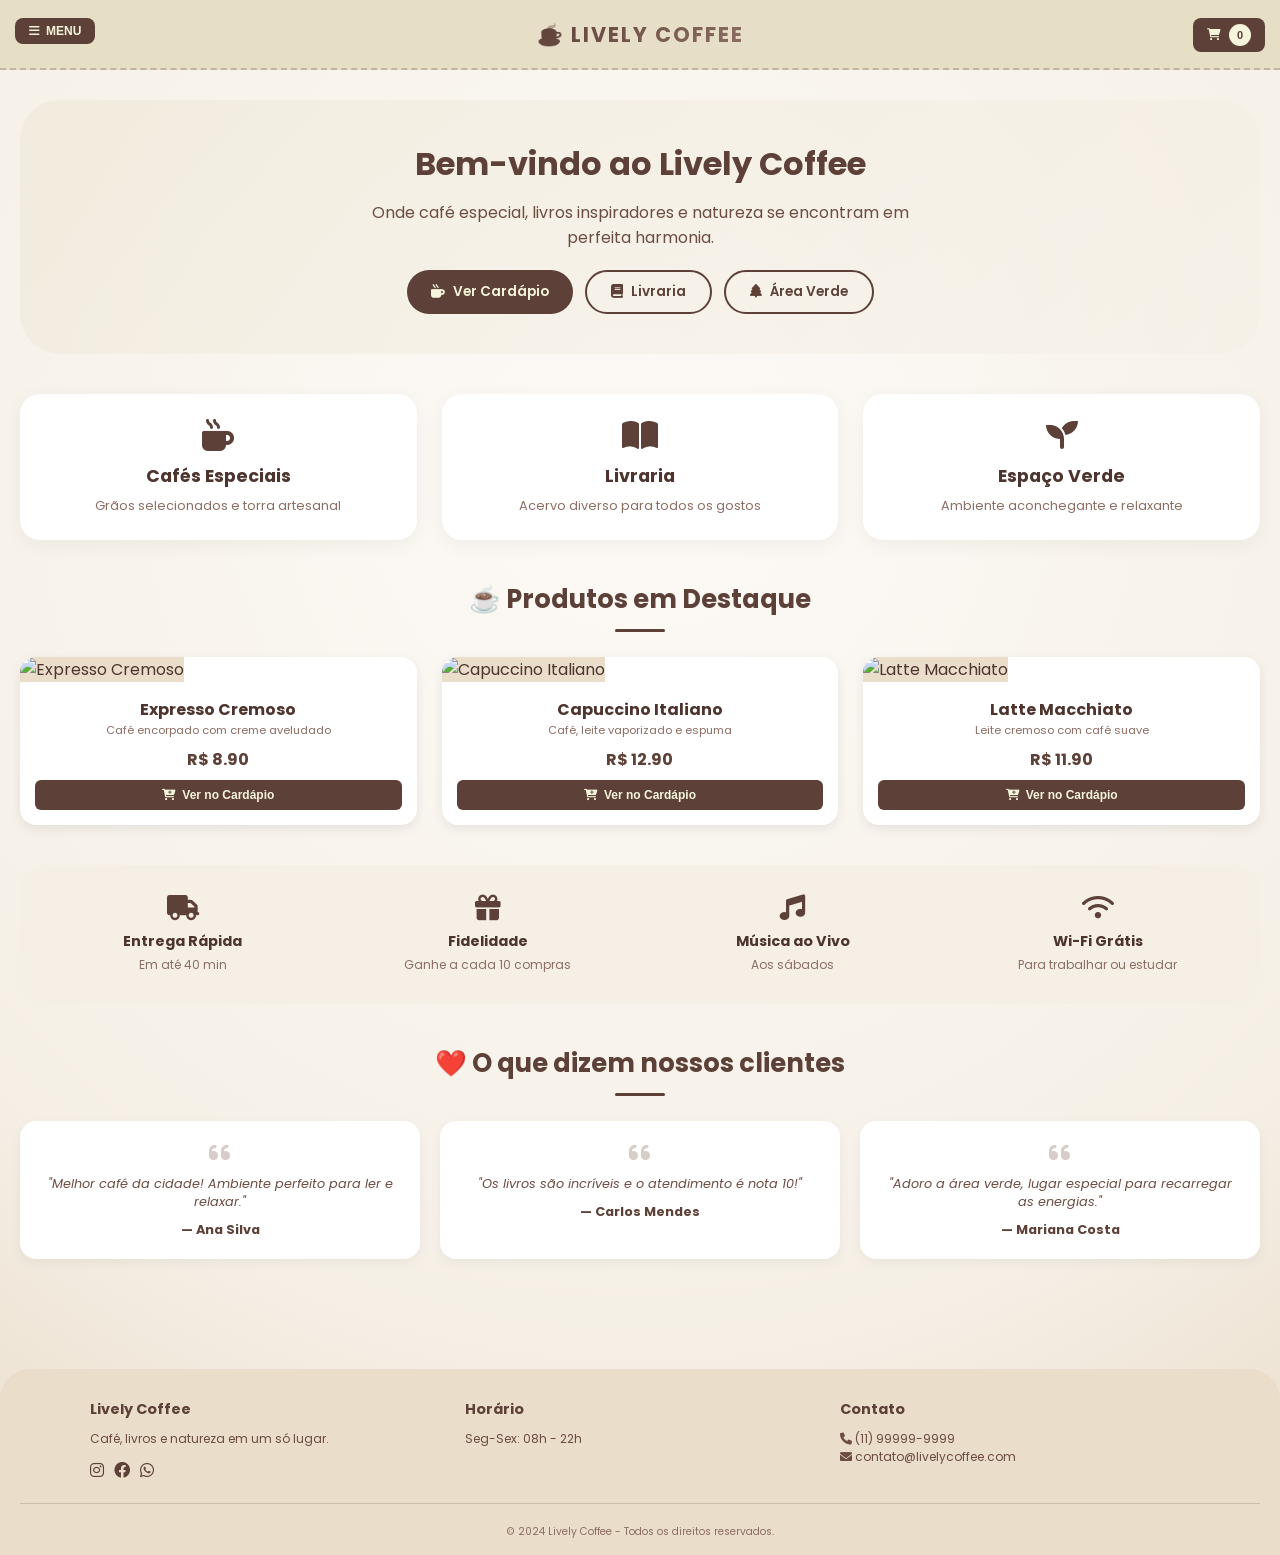
==== index.html @ 54a72083 "Add files via upload" ====
<!DOCTYPE html>
<html lang="pt-br">
<head>
  <meta charset="utf-8">
  <meta name="viewport" content="width=device-width, initial-scale=1.0">
  <title>Lively Coffee - Café, Livros & Natureza</title>
  <link href="https://fonts.googleapis.com/css2?family=Poppins:wght@300;400;500;600;700&display=swap" rel="stylesheet">
  <link rel="stylesheet" href="https://cdnjs.cloudflare.com/ajax/libs/font-awesome/6.0.0-beta3/css/all.min.css">
  <link rel="stylesheet" href="style.css">
</head>
<body>

<header>
  <h1>☕ Lively Coffee</h1>
</header>

<button id="btn-menu"><i class="fas fa-bars"></i> MENU</button>
<button id="cart-tab"><i class="fas fa-shopping-cart"></i> <span id="cart-count">0</span></button>

<aside class="sidebar" id="sidebar">
  <h3><i class="fas fa-compass"></i> Explorar</h3>
  <ul>
    <li><a href="index.html"><i class="fas fa-home"></i> Início</a></li>
    <li><a href="cardapio.html"><i class="fas fa-mug-hot"></i> Cardápio</a></li>
    <li><a href="livraria.html"><i class="fas fa-book"></i> Livraria</a></li>
    <li><a href="areaverde.html"><i class="fas fa-leaf"></i> Área Verde</a></li>
    <li><a href="sobrenos.html"><i class="fas fa-heart"></i> Sobre Nós</a></li>
  </ul>
  <div class="sidebar-divider"></div>
  <ul class="sidebar-admin">
    <li><a href="admin/index.html"><i class="fas fa-user-cog"></i> Admin</a></li>
    <li><a href="admin/cozinha.html"><i class="fas fa-utensils"></i> Cozinha</a></li>
  </ul>
</aside>

<main class="content">
  <div class="hero">
    <h2>Bem-vindo ao Lively Coffee</h2>
    <p>Onde café especial, livros inspiradores e natureza se encontram em perfeita harmonia.</p>
    <div class="hero-buttons">
      <a href="cardapio.html" class="btn-home"><i class="fas fa-mug-hot"></i> Ver Cardápio</a>
      <a href="livraria.html" class="btn-home btn-outline"><i class="fas fa-book"></i> Livraria</a>
      <a href="areaverde.html" class="btn-home btn-outline"><i class="fas fa-tree"></i> Área Verde</a>
    </div>
  </div>

  <div class="highlights">
    <div class="highlight-card" onclick="location.href='cardapio.html'">
      <i class="fas fa-mug-hot"></i>
      <h3>Cafés Especiais</h3>
      <p>Grãos selecionados e torra artesanal</p>
    </div>
    <div class="highlight-card" onclick="location.href='livraria.html'">
      <i class="fas fa-book-open"></i>
      <h3>Livraria</h3>
      <p>Acervo diverso para todos os gostos</p>
    </div>
    <div class="highlight-card" onclick="location.href='areaverde.html'">
      <i class="fas fa-seedling"></i>
      <h3>Espaço Verde</h3>
      <p>Ambiente aconchegante e relaxante</p>
    </div>
  </div>

  <h2 class="section-title">☕ Produtos em Destaque</h2>
  <div class="products-grid" id="products-container"></div>

  <div class="features">
    <div class="feature"><i class="fas fa-truck"></i><h4>Entrega Rápida</h4><p>Em até 40 min</p></div>
    <div class="feature"><i class="fas fa-gift"></i><h4>Fidelidade</h4><p>Ganhe a cada 10 compras</p></div>
    <div class="feature"><i class="fas fa-music"></i><h4>Música ao Vivo</h4><p>Aos sábados</p></div>
    <div class="feature"><i class="fas fa-wifi"></i><h4>Wi-Fi Grátis</h4><p>Para trabalhar ou estudar</p></div>
  </div>

  <h2 class="section-title">❤️ O que dizem nossos clientes</h2>
  <div class="testimonials">
    <div class="testimonial"><i class="fas fa-quote-left"></i><p>"Melhor café da cidade! Ambiente perfeito para ler e relaxar."</p><h5>— Ana Silva</h5></div>
    <div class="testimonial"><i class="fas fa-quote-left"></i><p>"Os livros são incríveis e o atendimento é nota 10!"</p><h5>— Carlos Mendes</h5></div>
    <div class="testimonial"><i class="fas fa-quote-left"></i><p>"Adoro a área verde, lugar especial para recarregar as energias."</p><h5>— Mariana Costa</h5></div>
  </div>
</main>

<footer>
  <div class="footer-content">
    <div class="footer-section"><h4 id="footer-nome">Lively Coffee</h4><p>Café, livros e natureza em um só lugar.</p><div class="social-links"><a href="https://www.instagram.com" target="_blank"><i class="fab fa-instagram"></i></a><a href="https://www.facebook.com" target="_blank"><i class="fab fa-facebook"></i></a><a href="https://web.whatsapp.com" target="_blank"><i class="fab fa-whatsapp"></i></a></div></div>
    <div class="footer-section"><h4>Horário</h4><p id="footer-horario">Seg-Sex: 08h - 22h</p></div>
    <div class="footer-section"><h4>Contato</h4><p><i class="fas fa-phone"></i> <span id="footer-telefone">(11) 99999-9999</span></p><p><a id="footer-email-link" href="mailto:contato@livelycoffee.com" style="color: inherit; text-decoration: none;"><i class="fas fa-envelope"></i> <span id="footer-email">contato@livelycoffee.com</span></a></p></div>
  </div>
  <div class="copyright"><p>&copy; 2024 Lively Coffee - Todos os direitos reservados.</p></div>
</footer>

<script>
  // Produtos em destaque (apenas 3)
  let produtosDestaque = [
    { id: 1, nome: "Expresso Cremoso", preco: 8.90, desc: "Café encorpado com creme aveludado", img: "images/expressocremoso.jpg" },
    { id: 2, nome: "Capuccino Italiano", preco: 12.90, desc: "Café, leite vaporizado e espuma", img: "images/italiano-tradicional.jpg" },
    { id: 3, nome: "Latte Macchiato", preco: 11.90, desc: "Leite cremoso com café suave", img: "images/lattemacchiato.jpg" }
  ];

  // Carregar produtos em destaque do localStorage ou API unificada
  // Carregar produtos em destaque do localStorage ou API unificada
  async function carregarDestaques() {
    try {
      const response = await fetch('data/db.json');
      if (response.ok) {
        const completo = await response.json();
        if (completo && completo.produtos && completo.produtos.length > 0) {
          produtosDestaque = completo.produtos.slice(0, 3);
          localStorage.setItem('livelycoffee_completo', JSON.stringify(completo));
          atualizarFooter(completo.config);
          return;
        }
      }
    } catch (e) {
      console.warn("Falha ao buscar db.json - usando localStorage.");
    }

    const salvo = localStorage.getItem('livelycoffee_completo');
    if (salvo) {
      try {
        const completo = JSON.parse(salvo);
        const produtos = completo.produtos || [];
        if (produtos.length > 0) {
          // Usa os 3 primeiros produtos do cardápio como destaques
          produtosDestaque = produtos.slice(0, 3);
        }
        atualizarFooter(completo.config);
      } catch (err) {
        console.error("Erro ao carregar destaques do localStorage:", err);
      }
    }
  }

  function atualizarFooter(config) {
    if (!config) return;
    const nomeNode = document.getElementById('footer-nome');
    const phoneNode = document.getElementById('footer-telefone');
    const emailNode = document.getElementById('footer-email');
    const emailLinkNode = document.getElementById('footer-email-link');
    const horarioNode = document.getElementById('footer-horario');

    if (nomeNode) nomeNode.textContent = config.nomeLoja || "Lively Coffee";
    if (phoneNode) phoneNode.textContent = config.telefone || "(11) 99999-9999";
    if (emailNode) emailNode.textContent = config.email || "contato@livelycoffee.com";
    if (emailLinkNode) emailLinkNode.href = `mailto:${config.email || "contato@livelycoffee.com"}`;
    if (horarioNode) horarioNode.innerHTML = config.horario || "Seg-Sex: 08h - 22h";
  }

  // Carregar produtos em destaque
  async function renderProdutos() {
    await carregarDestaques();
    const container = document.getElementById('products-container');
    if (!container) return;
    container.innerHTML = produtosDestaque.map(p => `
      <div class="product-card">
        <img src="${p.img}" alt="${p.nome}" onerror="this.onerror=null; this.src='data:image/svg+xml;utf8,<svg xmlns=\'http://www.w3.org/2000/svg\' width=\'300\' height=\'300\' viewBox=\'0 0 100 100\'><rect width=\'100%\' height=\'100%\' fill=\'%23f5efe6\'/><text x=\'50%\' y=\'55%\' dominant-baseline=\'middle\' text-anchor=\'middle\' font-size=\'40\'>☕</text></svg>'">
        <div class="product-info">
          <h4>${p.nome}</h4>
          <div class="product-desc">${p.desc || ''}</div>
          <div class="product-price">R$ ${p.preco.toFixed(2)}</div>
          <button class="btn-add" onclick="window.location.href='cardapio.html'">
            <i class="fas fa-cart-plus"></i> Ver no Cardápio
          </button>
        </div>
      </div>
    `).join('');
  }

  // Menu lateral
  const btnMenu = document.getElementById('btn-menu');
  const sidebar = document.getElementById('sidebar');
  const cartTab = document.getElementById('cart-tab');
  
  btnMenu?.addEventListener('click', (e) => { 
    e.stopPropagation(); 
    sidebar?.classList.toggle('active'); 
  });
  
  cartTab?.addEventListener('click', (e) => {
    e.stopPropagation();
    window.location.href = 'cardapio.html';
  });
  
  document.addEventListener('click', (e) => { 
    if (sidebar && !sidebar.contains(e.target) && !btnMenu?.contains(e.target)) {
      sidebar.classList.remove('active');
    }
  });
  
  document.addEventListener('keydown', (e) => {
    if (e.key === 'Escape') {
      sidebar?.classList.remove('active');
    }
  });

  renderProdutos();
</script>
</body>
</html>
---- style.css ----
/* ============================================================
   LIVELY COFFEE - ESTILO COMPLETO E CORRIGIDO
   ============================================================ */

* {
  margin: 0;
  padding: 0;
  box-sizing: border-box;
}

html {
  scroll-behavior: smooth;
}

body {
  margin: 0;
  padding-top: 80px;
  font-family: 'Poppins', 'Segoe UI', sans-serif;
  background: radial-gradient(circle at 50% 30%, #fdfaf6 0%, #f5efe6 70%, #eaddca 100%);
  color: #4e342e;
  overflow-x: hidden;
  min-height: 100vh;
}

/* ========== ANIMAÇÕES ========== */
@keyframes fadeOut {
  0% { opacity: 1; transform: translateY(0); }
  70% { opacity: 1; }
  100% { opacity: 0; transform: translateY(-10px); visibility: hidden; }
}

@keyframes slideIn {
  from { transform: translateX(100%); opacity: 0; }
  to { transform: translateX(0); opacity: 1; }
}

@keyframes fadeInUp {
  from { opacity: 0; transform: translateY(30px); }
  to { opacity: 1; transform: translateY(0); }
}

/* ========== HEADER ========== */
header {
  width: 100%;
  height: 70px;
  background: rgba(230, 221, 196, 0.95);
  backdrop-filter: blur(10px);
  position: fixed;
  top: 0;
  left: 0;
  z-index: 1000;
  display: flex;
  align-items: center;
  justify-content: center;
  border-bottom: 2px dashed rgba(109, 76, 65, 0.3);
}

header h1 {
  font-size: 1.3rem;
  letter-spacing: 2px;
  text-transform: uppercase;
  background: linear-gradient(135deg, #5d4037, #8d6e63);
  -webkit-background-clip: text;
  background-clip: text;
  color: transparent;
}

/* ========== BOTÕES FIXOS ========== */
#btn-menu {
  position: fixed;
  top: 18px;
  left: 15px;
  padding: 6px 14px;
  cursor: pointer;
  background: #5d4037;
  color: #f5f5dc;
  border: none;
  border-radius: 8px;
  font-weight: 600;
  z-index: 1200;
  transition: all 0.3s ease;
  display: flex;
  align-items: center;
  gap: 6px;
  font-size: 0.75rem;
}

#btn-menu:hover {
  background: #3e2723;
  transform: scale(1.05);
}

#cart-tab {
  position: fixed;
  top: 18px;
  right: 15px;
  padding: 6px 14px;
  cursor: pointer;
  background: #5d4037;
  color: #f5f5dc;
  border: none;
  border-radius: 8px;
  font-weight: 600;
  z-index: 1200;
  transition: all 0.3s ease;
  display: flex;
  align-items: center;
  gap: 8px;
  font-size: 0.75rem;
}

#cart-tab:hover {
  background: #3e2723;
  transform: scale(1.05);
}

#cart-count {
  background: #f5f5dc;
  color: #5d4037;
  border-radius: 50%;
  width: 22px;
  height: 22px;
  display: flex;
  align-items: center;
  justify-content: center;
  font-size: 11px;
  font-weight: bold;
}

/* ========== MENU LATERAL ========== */
.sidebar {
  width: 280px;
  height: 100vh;
  background: linear-gradient(135deg, #f5f5dc, #eaddca);
  position: fixed;
  top: 0;
  left: -300px;
  transition: left 0.3s ease;
  padding: 90px 25px 30px 25px;
  z-index: 1100;
  border-radius: 0 20px 20px 0;
  display: flex;
  flex-direction: column;
}

.sidebar.active {
  left: 0;
  box-shadow: 5px 0 25px rgba(0, 0, 0, 0.15);
}

.sidebar h3 {
  color: #5d4037;
  margin-bottom: 20px;
  border-left: 4px solid #5d4037;
  padding-left: 12px;
  font-size: 1.1rem;
}

.sidebar ul {
  list-style: none;
}

.sidebar ul li {
  margin: 15px 0;
}

.sidebar a {
  color: #5d4037;
  text-decoration: none;
  display: flex;
  align-items: center;
  gap: 12px;
  transition: all 0.2s ease;
  font-weight: 500;
  font-size: 0.9rem;
}

.sidebar a i {
  width: 22px;
}

.sidebar a:hover {
  padding-left: 8px;
  color: #8d6e63;
  transform: translateX(5px);
}

/* Divisor do menu lateral */
.sidebar-divider {
  border-top: 2px dashed rgba(93, 64, 55, 0.2);
  margin: 20px 0;
  margin-top: auto;
}

/* Link de Admin */
.sidebar-admin {
  list-style: none;
}

.sidebar-admin a {
  color: #8d6e63 !important; /* Cor secundária marrom */
  font-weight: 600;
}

.sidebar-admin a:hover {
  color: #5d4037 !important; /* Destaque no hover */
}

/* ========== CONTEÚDO PRINCIPAL ========== */
.content {
  max-width: 1400px;
  margin: 0 auto;
  padding: 20px;
  min-height: calc(100vh - 200px);
}

/* ========== IMAGENS ========== */
img {
  width: 100%;
  height: auto;
  object-fit: cover;
}

.product-card img,
.book-card img,
.plant-card img {
  height: 180px;
  background: #eaddca;
}

/* ========== PÁGINA INÍCIO ========== */
.hero {
  text-align: center;
  padding: 40px 20px;
  background: linear-gradient(135deg, rgba(230,221,196,0.3), rgba(245,239,230,0.5));
  border-radius: 40px;
  margin-bottom: 40px;
}

.hero h2 {
  font-size: 2rem;
  color: #5d4037;
  margin-bottom: 12px;
  animation: fadeInUp 0.8s ease;
}

.hero p {
  font-size: 1rem;
  color: #6d4c41;
  max-width: 600px;
  margin: 0 auto 20px;
}

.hero-buttons {
  display: flex;
  justify-content: center;
  gap: 12px;
  flex-wrap: wrap;
}

.btn-home {
  padding: 10px 24px;
  border-radius: 50px;
  text-decoration: none;
  font-weight: 600;
  transition: all 0.3s ease;
  background: #5d4037;
  color: #f5f5dc;
  display: inline-flex;
  align-items: center;
  gap: 8px;
  font-size: 0.85rem;
}

.btn-home:hover {
  background: #3e2723;
  transform: translateY(-3px);
}

.btn-outline {
  background: transparent;
  border: 2px solid #5d4037;
  color: #5d4037;
}

.btn-outline:hover {
  background: #5d4037;
  color: #f5f5dc;
}

.section-title {
  text-align: center;
  font-size: 1.6rem;
  color: #5d4037;
  margin: 40px 0 25px;
}

.section-title:after {
  content: '';
  display: block;
  width: 50px;
  height: 3px;
  background: #5d4037;
  margin: 10px auto 0;
  border-radius: 3px;
}

/* Highlights */
.highlights {
  display: grid;
  grid-template-columns: repeat(3, 1fr);
  gap: 25px;
  margin-bottom: 40px;
}

.highlight-card {
  background: white;
  border-radius: 20px;
  padding: 25px 15px;
  text-align: center;
  box-shadow: 0 5px 20px rgba(0,0,0,0.05);
  transition: all 0.3s ease;
  cursor: pointer;
}

.highlight-card:hover {
  transform: translateY(-5px);
  box-shadow: 0 10px 30px rgba(0,0,0,0.1);
}

.highlight-card i {
  font-size: 2rem;
  color: #5d4037;
  margin-bottom: 12px;
}

.highlight-card h3 {
  font-size: 1.1rem;
  margin-bottom: 8px;
}

.highlight-card p {
  color: #8d6e63;
  font-size: 0.8rem;
}

/* Grids */
.products-grid,
.books-grid,
.plants-grid {
  display: grid;
  grid-template-columns: repeat(3, 1fr);
  gap: 25px;
  margin-bottom: 40px;
}

/* Cards */
.product-card,
.book-card,
.plant-card {
  background: white;
  border-radius: 16px;
  overflow: hidden;
  box-shadow: 0 4px 12px rgba(0,0,0,0.08);
  transition: all 0.3s ease;
  cursor: pointer;
}

.product-card:hover,
.book-card:hover,
.plant-card:hover {
  transform: translateY(-5px);
  box-shadow: 0 12px 30px rgba(0,0,0,0.12);
}

.product-card.selected,
.book-card.selected,
.plant-card.selected {
  border: 2px solid #5d4037;
  transform: scale(1.02);
}

.product-info,
.book-info,
.plant-info {
  padding: 15px;
  text-align: center;
}

.product-info h3,
.book-info h3,
.plant-info h3 {
  font-size: 1rem;
  margin-bottom: 4px;
}

.product-desc,
.book-author,
.plant-nome-cientifico {
  font-size: 0.7rem;
  color: #8d6e63;
  margin-bottom: 6px;
}

.product-price,
.book-price {
  font-size: 1rem;
  font-weight: bold;
  color: #5d4037;
  margin: 8px 0;
}

.plant-beneficio {
  font-size: 0.75rem;
  color: #558b2f;
  margin-bottom: 6px;
}

.badge {
  display: inline-block;
  padding: 3px 10px;
  background: #e8f5e9;
  color: #2e7d32;
  border-radius: 20px;
  font-size: 0.65rem;
  font-weight: 600;
}

.btn-add,
.btn-add-book {
  width: 100%;
  padding: 8px;
  background: #5d4037;
  color: #f5f5dc;
  border: none;
  border-radius: 6px;
  font-weight: 600;
  cursor: pointer;
  transition: all 0.3s ease;
  display: flex;
  align-items: center;
  justify-content: center;
  gap: 6px;
  font-size: 0.75rem;
}

.btn-add:hover,
.btn-add-book:hover {
  background: #3e2723;
  transform: translateY(-2px);
}

/* Categorias */
.categories {
  display: flex;
  justify-content: center;
  gap: 10px;
  flex-wrap: wrap;
  margin-bottom: 30px;
}

.cat-btn {
  padding: 8px 18px;
  background: transparent;
  border: 2px solid #5d4037;
  border-radius: 50px;
  color: #5d4037;
  font-weight: 600;
  cursor: pointer;
  transition: all 0.3s ease;
  font-size: 0.8rem;
}

.cat-btn.active,
.cat-btn:hover {
  background: #5d4037;
  color: #f5f5dc;
  transform: translateY(-2px);
}

/* Page Header */
.page-header {
  text-align: center;
  margin-bottom: 30px;
}

.page-header h2 {
  font-size: 1.8rem;
  color: #5d4037;
}

.page-header p {
  color: #8d6e63;
  font-size: 0.85rem;
}

/* Search Box */
.search-box {
  max-width: 350px;
  margin: 0 auto 25px;
}

.search-box input {
  width: 100%;
  padding: 10px 18px;
  border: 2px solid #eaddca;
  border-radius: 50px;
  font-size: 0.85rem;
  outline: none;
  transition: all 0.3s ease;
}

.search-box input:focus {
  border-color: #5d4037;
  box-shadow: 0 0 0 3px rgba(93,64,55,0.1);
}

/* Layout duas colunas */
.livraria-layout,
.areaverde-layout {
  display: grid;
  grid-template-columns: 1fr 320px;
  gap: 30px;
  align-items: start;
}

.sinopse-sidebar,
.info-sidebar {
  position: sticky;
  top: 85px;
  background: linear-gradient(135deg, #fff8f0, #f5efe6);
  border-radius: 16px;
  padding: 20px;
  border: 1px solid rgba(93,64,55,0.2);
  max-height: 70vh;
  overflow-y: auto;
}

.info-sidebar {
  background: linear-gradient(135deg, #e8f5e9, #c8e6c9);
  border-color: rgba(67,160,71,0.3);
}

.sinopse-sidebar .sinopse-header,
.info-sidebar .info-header {
  border-bottom: 2px solid #5d4037;
  padding-bottom: 12px;
  margin-bottom: 15px;
}

.info-sidebar .info-header {
  border-bottom-color: #2e7d32;
}

.sinopse-sidebar .sinopse-header h3,
.info-sidebar .info-header h3 {
  font-size: 1.1rem;
  color: #5d4037;
  margin-bottom: 4px;
}

.info-sidebar .info-header h3 {
  color: #2e7d32;
}

.sinopse-author,
.info-nome-cientifico {
  font-size: 0.75rem;
  color: #8d6e63;
  font-style: italic;
}

.sinopse-content,
.info-content {
  line-height: 1.6;
  color: #4e342e;
  text-align: justify;
  font-size: 0.85rem;
  margin-bottom: 15px;
}

.empty-sinopse,
.empty-info {
  text-align: center;
  padding: 40px 20px;
  color: #bcaaa4;
}

.empty-sinopse i,
.empty-info i {
  font-size: 2.5rem;
  margin-bottom: 12px;
}

/* Features */
.features {
  display: grid;
  grid-template-columns: repeat(4, 1fr);
  gap: 20px;
  background: #f5efe6;
  border-radius: 25px;
  padding: 30px 20px;
  margin: 40px 0;
}

.feature {
  text-align: center;
}

.feature i {
  font-size: 1.6rem;
  color: #5d4037;
  margin-bottom: 10px;
}

.feature h4 {
  font-size: 0.9rem;
  margin-bottom: 4px;
}

.feature p {
  font-size: 0.75rem;
  color: #8d6e63;
}

/* Testimonials */
.testimonials {
  display: grid;
  grid-template-columns: repeat(3, 1fr);
  gap: 20px;
  margin-bottom: 40px;
}

.testimonial {
  background: white;
  border-radius: 16px;
  padding: 20px;
  text-align: center;
  box-shadow: 0 4px 12px rgba(0,0,0,0.05);
}

.testimonial i {
  font-size: 1.5rem;
  color: #d7ccc8;
  margin-bottom: 10px;
}

.testimonial p {
  font-style: italic;
  color: #6d4c41;
  margin-bottom: 10px;
  font-size: 0.8rem;
}

.testimonial h5 {
  color: #5d4037;
  font-size: 0.8rem;
}

/* ========== CARRINHO LATERAL ========== */
.cart-sidebar {
  position: fixed;
  top: 0;
  right: -420px;
  width: 400px;
  height: 100vh;
  background: #2c1e1a;
  color: #f5f5dc;
  z-index: 1300;
  transition: right 0.3s ease;
  padding: 80px 18px 20px;
  display: flex;
  flex-direction: column;
  overflow-y: auto;
  box-shadow: -5px 0 30px rgba(0,0,0,0.5);
}

.cart-sidebar.active {
  right: 0;
}

.cart-header {
  display: flex;
  justify-content: space-between;
  align-items: center;
  padding-bottom: 12px;
  border-bottom: 1px dashed rgba(215,204,200,0.3);
  margin-bottom: 15px;
}

.cart-header h2 {
  font-size: 1.1rem;
  display: flex;
  align-items: center;
  gap: 8px;
}

.close-cart {
  cursor: pointer;
  font-size: 24px;
  width: 30px;
  height: 30px;
  display: flex;
  align-items: center;
  justify-content: center;
  border-radius: 50%;
  transition: all 0.2s;
}

.close-cart:hover {
  background: rgba(255,255,255,0.1);
  transform: scale(1.1);
}

/* Seletor de Mesa */
.table-selector,
.observacao-section,
.delivery-section,
.payment-section {
  margin-bottom: 15px;
  padding: 12px;
  background: rgba(255,255,255,0.08);
  border-radius: 10px;
}

.table-selector h4,
.observacao-section h4,
.delivery-section h4,
.payment-section h4 {
  font-size: 0.8rem;
  margin-bottom: 10px;
  color: #d7ccc8;
  display: flex;
  align-items: center;
  gap: 8px;
}

.table-options {
  display: grid;
  grid-template-columns: repeat(4, 1fr);
  gap: 6px;
}

.table-btn {
  padding: 8px;
  background: rgba(255,255,255,0.1);
  border: 2px solid transparent;
  border-radius: 6px;
  text-align: center;
  cursor: pointer;
  font-size: 0.7rem;
  font-weight: 600;
  transition: all 0.2s;
}

.table-btn:hover {
  background: rgba(255,255,255,0.2);
}

.table-btn.selected {
  background: #5d4037;
  border-color: #f5f5dc;
}

.custom-table {
  margin-top: 8px;
  display: flex;
  gap: 6px;
}

.custom-table input {
  flex: 1;
  padding: 8px;
  background: rgba(255,255,255,0.9);
  border: none;
  border-radius: 6px;
  font-size: 0.7rem;
}

.custom-table button {
  padding: 8px 14px;
  background: #5d4037;
  border: none;
  border-radius: 6px;
  color: white;
  cursor: pointer;
  font-size: 0.7rem;
}

.observacao-section textarea {
  width: 100%;
  padding: 10px;
  background: rgba(255,255,255,0.9);
  border: none;
  border-radius: 6px;
  font-size: 0.75rem;
  font-family: inherit;
  resize: vertical;
  min-height: 60px;
}

.delivery-options {
  display: flex;
  gap: 8px;
  flex-wrap: wrap;
}

.delivery-opt {
  flex: 1;
  padding: 8px;
  background: rgba(255,255,255,0.05);
  border-radius: 6px;
  cursor: pointer;
  text-align: center;
  font-size: 0.7rem;
  border: 2px solid transparent;
}

.delivery-opt.selected {
  background: #5d4037;
  border-color: #f5f5dc;
}

.delivery-opt input {
  margin-right: 5px;
  cursor: pointer;
}

.address-form {
  margin-bottom: 15px;
  padding: 12px;
  background: rgba(255,255,255,0.08);
  border-radius: 10px;
  display: none;
}

.address-form.active {
  display: block;
}

.address-form input,
.address-form textarea {
  width: 100%;
  padding: 8px;
  margin-bottom: 8px;
  background: rgba(255,255,255,0.9);
  border: none;
  border-radius: 6px;
  font-size: 0.7rem;
}

.payment-options {
  display: flex;
  flex-direction: column;
  gap: 6px;
}

.payment-opt {
  display: flex;
  align-items: center;
  gap: 8px;
  padding: 8px;
  background: rgba(255,255,255,0.05);
  border-radius: 6px;
  cursor: pointer;
  font-size: 0.7rem;
}

.payment-opt.selected {
  background: #5d4037;
}

.payment-opt input {
  cursor: pointer;
}

/* Itens do Carrinho */
#cart-items {
  list-style: none;
  flex: 1;
  overflow-y: auto;
  max-height: 250px;
  margin-bottom: 12px;
}

.cart-item {
  display: flex;
  justify-content: space-between;
  align-items: center;
  padding: 10px;
  background: rgba(255,255,255,0.08);
  border-radius: 8px;
  margin-bottom: 8px;
  border-left: 3px solid #5d4037;
}

.empty-cart {
  text-align: center;
  padding: 30px 15px;
  color: #bcaaa4;
}

.cart-footer {
  padding-top: 12px;
  border-top: 1px dashed rgba(215,204,200,0.3);
  margin-top: 10px;
}

#cart-total {
  text-align: center;
  font-weight: bold;
  margin-bottom: 12px;
  padding: 8px;
  background: rgba(255,255,255,0.05);
  border-radius: 6px;
}

.btn-checkout {
  width: 100%;
  padding: 12px;
  background: #5d4037;
  color: #f5f5dc;
  border: none;
  border-radius: 8px;
  font-weight: bold;
  cursor: pointer;
  font-size: 0.85rem;
  transition: all 0.3s;
}

.btn-checkout:hover {
  background: #6f4e37;
  transform: translateY(-2px);
}

/* Modais */
.confirm-modal,
.payment-modal {
  position: fixed;
  top: 0;
  left: 0;
  width: 100%;
  height: 100%;
  background: rgba(0,0,0,0.85);
  z-index: 1500;
  display: none;
  justify-content: center;
  align-items: center;
}

.confirm-modal.active,
.payment-modal.active {
  display: flex;
}

.modal-content {
  background: linear-gradient(135deg, #fff8f0, #f5efe6);
  border-radius: 16px;
  max-width: 450px;
  width: 90%;
  max-height: 80%;
  overflow-y: auto;
  padding: 20px;
  box-shadow: 0 20px 40px rgba(0,0,0,0.3);
}

.modal-header {
  display: flex;
  justify-content: space-between;
  align-items: center;
  margin-bottom: 15px;
  border-bottom: 2px solid #5d4037;
  padding-bottom: 10px;
}

.modal-header h3 {
  color: #5d4037;
  font-size: 1.1rem;
}

.close-modal {
  cursor: pointer;
  font-size: 24px;
  color: #5d4037;
  width: 30px;
  height: 30px;
  display: flex;
  align-items: center;
  justify-content: center;
  border-radius: 50%;
}

.close-modal:hover {
  background: rgba(93,64,55,0.1);
}

.order-details {
  margin: 15px 0;
  padding: 12px;
  background: #f0e6d8;
  border-radius: 10px;
  font-size: 0.8rem;
}

.order-details p {
  margin: 8px 0;
  color: #4e342e;
}

.modal-buttons {
  display: flex;
  gap: 10px;
  justify-content: center;
  margin-top: 15px;
}

.btn-confirm,
.btn-cancel,
.btn-pay {
  padding: 10px 20px;
  border-radius: 6px;
  cursor: pointer;
  font-weight: bold;
  font-size: 0.8rem;
  border: none;
}

.btn-confirm {
  background: #5d4037;
  color: white;
}

.btn-cancel {
  background: #bcaaa4;
  color: #4e342e;
}

.btn-pay {
  background: #5d4037;
  color: white;
  width: 100%;
  margin-top: 10px;
}

/* PIX */
.pix-container {
  text-align: center;
}

.qr-code {
  background: white;
  padding: 15px;
  border-radius: 12px;
  display: inline-block;
  margin: 15px 0;
}

.qr-code i {
  font-size: 80px;
  color: #5d4037;
}

.pix-code {
  background: #f0e6d8;
  padding: 10px;
  border-radius: 6px;
  word-break: break-all;
  font-size: 0.6rem;
  margin: 10px 0;
  font-family: monospace;
}

.btn-copy {
  background: #5d4037;
  color: white;
  border: none;
  padding: 8px 16px;
  border-radius: 6px;
  cursor: pointer;
}

.card-form input {
  width: 100%;
  padding: 10px;
  margin-bottom: 10px;
  border: 1px solid #ddd;
  border-radius: 6px;
  font-size: 0.8rem;
}

.card-row {
  display: flex;
  gap: 10px;
}

/* Footer */
footer {
  background: #eaddca;
  border-radius: 30px 30px 0 0;
  padding: 30px 20px 15px;
  margin-top: 50px;
}

.footer-content {
  max-width: 1100px;
  margin: 0 auto;
  display: grid;
  grid-template-columns: repeat(auto-fit, minmax(200px, 1fr));
  gap: 25px;
}

.footer-section h4 {
  color: #5d4037;
  margin-bottom: 10px;
  font-size: 0.9rem;
}

.footer-section p {
  color: #6d4c41;
  font-size: 0.75rem;
}

.social-links {
  display: flex;
  gap: 10px;
  margin-top: 10px;
}

.social-links a {
  color: #5d4037;
  font-size: 1rem;
  transition: all 0.3s;
}

.social-links a:hover {
  transform: translateY(-3px);
  color: #3e2723;
}

.copyright {
  text-align: center;
  padding-top: 20px;
  margin-top: 20px;
  border-top: 1px solid rgba(93,64,55,0.2);
  font-size: 0.65rem;
  color: #8d6e63;
}

/* Notificação */
.notificacao {
  position: fixed;
  bottom: 20px;
  right: 20px;
  background: #5d4037;
  color: #f5f5dc;
  padding: 10px 18px;
  border-radius: 8px;
  z-index: 2000;
  animation: fadeOut 2s ease;
  font-size: 0.8rem;
  box-shadow: 0 4px 12px rgba(0,0,0,0.2);
}

/* ========== RESPONSIVIDADE ========== */
@media (max-width: 1024px) {
  .products-grid,
  .books-grid,
  .plants-grid,
  .highlights {
    grid-template-columns: repeat(2, 1fr);
  }
  
  .features {
    grid-template-columns: repeat(2, 1fr);
  }
  
  .testimonials {
    grid-template-columns: repeat(2, 1fr);
  }
}

@media (max-width: 768px) {
  body {
    padding-top: 65px;
  }
  
  header {
    height: 60px;
  }
  
  header h1 {
    font-size: 1rem;
  }
  
  .products-grid,
  .books-grid,
  .plants-grid,
  .highlights {
    grid-template-columns: 1fr;
  }
  
  .livraria-layout,
  .areaverde-layout {
    grid-template-columns: 1fr;
  }
  
  .sinopse-sidebar,
  .info-sidebar {
    position: static;
    margin-top: 20px;
    max-height: none;
  }
  
  .features {
    grid-template-columns: 1fr;
  }
  
  .testimonials {
    grid-template-columns: 1fr;
  }
  
  .hero h2 {
    font-size: 1.3rem;
  }
  
  .cart-sidebar {
    width: 85%;
    right: -85%;
  }
  
  .table-options {
    grid-template-columns: repeat(4, 1fr);
  }
  
  .card-row {
    flex-direction: column;
  }
}

@media (max-width: 480px) {
  .table-options {
    grid-template-columns: repeat(3, 1fr);
  }
  
  .cart-sidebar {
    width: 100%;
    right: -100%;
    border-radius: 0;
  }
  
  .hero-buttons {
    flex-direction: column;
    align-items: center;
  }
  
  .btn-home {
    width: 100%;
    max-width: 200px;
    justify-content: center;
  }
}
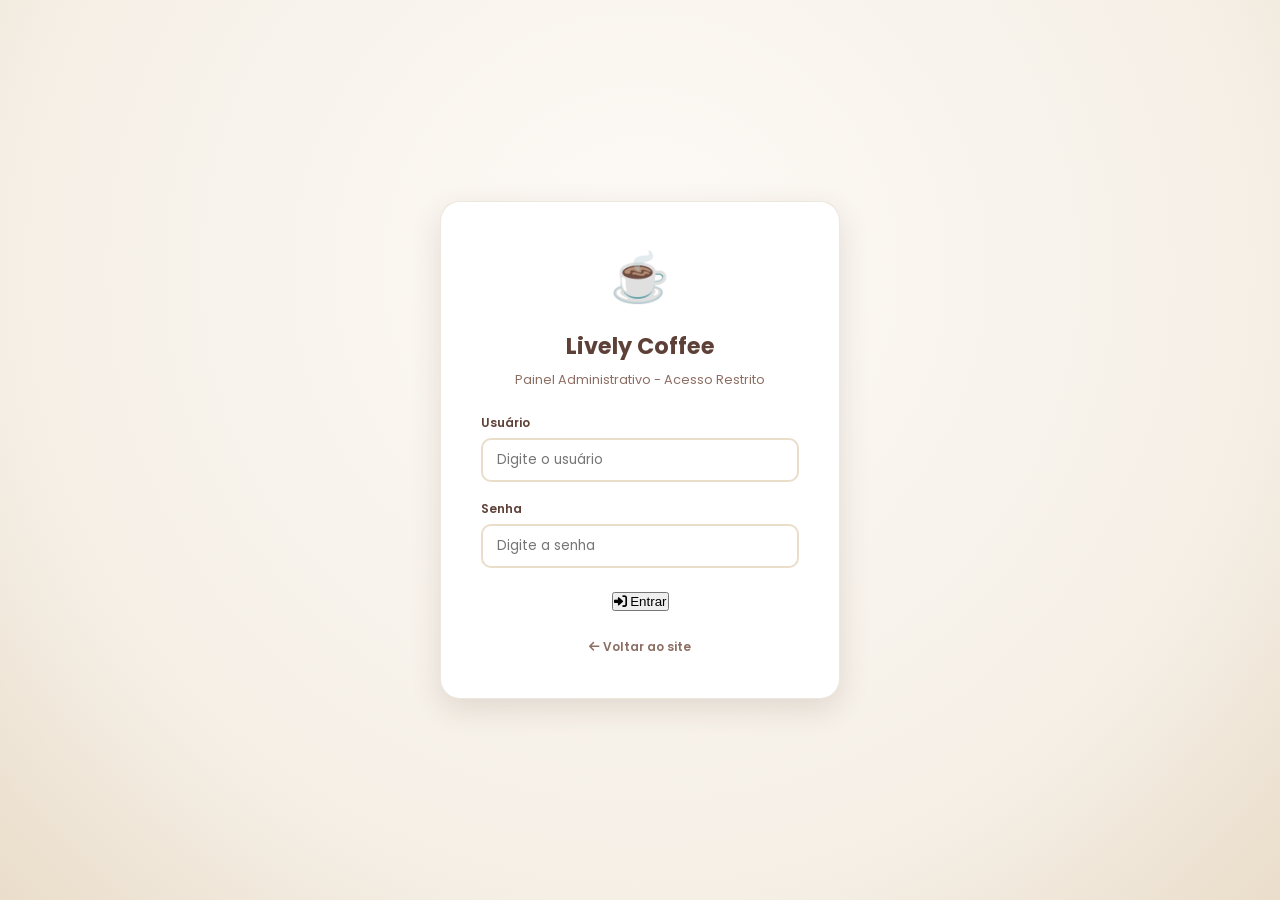
==== commit e1376bee: "Add files via upload" ====
--- a/index.html
+++ b/index.html
@@ -1,199 +1,1896 @@
-<!DOCTYPE html>
-<html lang="pt-br">
-<head>
-  <meta charset="utf-8">
-  <meta name="viewport" content="width=device-width, initial-scale=1.0">
-  <title>Lively Coffee - Café, Livros & Natureza</title>
-  <link href="https://fonts.googleapis.com/css2?family=Poppins:wght@300;400;500;600;700&display=swap" rel="stylesheet">
-  <link rel="stylesheet" href="https://cdnjs.cloudflare.com/ajax/libs/font-awesome/6.0.0-beta3/css/all.min.css">
-  <link rel="stylesheet" href="style.css">
-</head>
-<body>
-
-<header>
-  <h1>☕ Lively Coffee</h1>
-</header>
-
-<button id="btn-menu"><i class="fas fa-bars"></i> MENU</button>
-<button id="cart-tab"><i class="fas fa-shopping-cart"></i> <span id="cart-count">0</span></button>
-
-<aside class="sidebar" id="sidebar">
-  <h3><i class="fas fa-compass"></i> Explorar</h3>
-  <ul>
-    <li><a href="index.html"><i class="fas fa-home"></i> Início</a></li>
-    <li><a href="cardapio.html"><i class="fas fa-mug-hot"></i> Cardápio</a></li>
-    <li><a href="livraria.html"><i class="fas fa-book"></i> Livraria</a></li>
-    <li><a href="areaverde.html"><i class="fas fa-leaf"></i> Área Verde</a></li>
-    <li><a href="sobrenos.html"><i class="fas fa-heart"></i> Sobre Nós</a></li>
-  </ul>
-  <div class="sidebar-divider"></div>
-  <ul class="sidebar-admin">
-    <li><a href="admin/index.html"><i class="fas fa-user-cog"></i> Admin</a></li>
-    <li><a href="admin/cozinha.html"><i class="fas fa-utensils"></i> Cozinha</a></li>
-  </ul>
-</aside>
-
-<main class="content">
-  <div class="hero">
-    <h2>Bem-vindo ao Lively Coffee</h2>
-    <p>Onde café especial, livros inspiradores e natureza se encontram em perfeita harmonia.</p>
-    <div class="hero-buttons">
-      <a href="cardapio.html" class="btn-home"><i class="fas fa-mug-hot"></i> Ver Cardápio</a>
-      <a href="livraria.html" class="btn-home btn-outline"><i class="fas fa-book"></i> Livraria</a>
-      <a href="areaverde.html" class="btn-home btn-outline"><i class="fas fa-tree"></i> Área Verde</a>
-    </div>
-  </div>
-
-  <div class="highlights">
-    <div class="highlight-card" onclick="location.href='cardapio.html'">
-      <i class="fas fa-mug-hot"></i>
-      <h3>Cafés Especiais</h3>
-      <p>Grãos selecionados e torra artesanal</p>
-    </div>
-    <div class="highlight-card" onclick="location.href='livraria.html'">
-      <i class="fas fa-book-open"></i>
-      <h3>Livraria</h3>
-      <p>Acervo diverso para todos os gostos</p>
-    </div>
-    <div class="highlight-card" onclick="location.href='areaverde.html'">
-      <i class="fas fa-seedling"></i>
-      <h3>Espaço Verde</h3>
-      <p>Ambiente aconchegante e relaxante</p>
-    </div>
-  </div>
-
-  <h2 class="section-title">☕ Produtos em Destaque</h2>
-  <div class="products-grid" id="products-container"></div>
-
-  <div class="features">
-    <div class="feature"><i class="fas fa-truck"></i><h4>Entrega Rápida</h4><p>Em até 40 min</p></div>
-    <div class="feature"><i class="fas fa-gift"></i><h4>Fidelidade</h4><p>Ganhe a cada 10 compras</p></div>
-    <div class="feature"><i class="fas fa-music"></i><h4>Música ao Vivo</h4><p>Aos sábados</p></div>
-    <div class="feature"><i class="fas fa-wifi"></i><h4>Wi-Fi Grátis</h4><p>Para trabalhar ou estudar</p></div>
-  </div>
-
-  <h2 class="section-title">❤️ O que dizem nossos clientes</h2>
-  <div class="testimonials">
-    <div class="testimonial"><i class="fas fa-quote-left"></i><p>"Melhor café da cidade! Ambiente perfeito para ler e relaxar."</p><h5>— Ana Silva</h5></div>
-    <div class="testimonial"><i class="fas fa-quote-left"></i><p>"Os livros são incríveis e o atendimento é nota 10!"</p><h5>— Carlos Mendes</h5></div>
-    <div class="testimonial"><i class="fas fa-quote-left"></i><p>"Adoro a área verde, lugar especial para recarregar as energias."</p><h5>— Mariana Costa</h5></div>
-  </div>
-</main>
-
-<footer>
-  <div class="footer-content">
-    <div class="footer-section"><h4 id="footer-nome">Lively Coffee</h4><p>Café, livros e natureza em um só lugar.</p><div class="social-links"><a href="https://www.instagram.com" target="_blank"><i class="fab fa-instagram"></i></a><a href="https://www.facebook.com" target="_blank"><i class="fab fa-facebook"></i></a><a href="https://web.whatsapp.com" target="_blank"><i class="fab fa-whatsapp"></i></a></div></div>
-    <div class="footer-section"><h4>Horário</h4><p id="footer-horario">Seg-Sex: 08h - 22h</p></div>
-    <div class="footer-section"><h4>Contato</h4><p><i class="fas fa-phone"></i> <span id="footer-telefone">(11) 99999-9999</span></p><p><a id="footer-email-link" href="mailto:contato@livelycoffee.com" style="color: inherit; text-decoration: none;"><i class="fas fa-envelope"></i> <span id="footer-email">contato@livelycoffee.com</span></a></p></div>
-  </div>
-  <div class="copyright"><p>&copy; 2024 Lively Coffee - Todos os direitos reservados.</p></div>
-</footer>
-
-<script>
-  // Produtos em destaque (apenas 3)
-  let produtosDestaque = [
-    { id: 1, nome: "Expresso Cremoso", preco: 8.90, desc: "Café encorpado com creme aveludado", img: "images/expressocremoso.jpg" },
-    { id: 2, nome: "Capuccino Italiano", preco: 12.90, desc: "Café, leite vaporizado e espuma", img: "images/italiano-tradicional.jpg" },
-    { id: 3, nome: "Latte Macchiato", preco: 11.90, desc: "Leite cremoso com café suave", img: "images/lattemacchiato.jpg" }
-  ];
-
-  // Carregar produtos em destaque do localStorage ou API unificada
-  // Carregar produtos em destaque do localStorage ou API unificada
-  async function carregarDestaques() {
-    try {
-      const response = await fetch('data/db.json');
-      if (response.ok) {
-        const completo = await response.json();
-        if (completo && completo.produtos && completo.produtos.length > 0) {
-          produtosDestaque = completo.produtos.slice(0, 3);
-          localStorage.setItem('livelycoffee_completo', JSON.stringify(completo));
-          atualizarFooter(completo.config);
-          return;
-        }
-      }
-    } catch (e) {
-      console.warn("Falha ao buscar db.json - usando localStorage.");
-    }
-
-    const salvo = localStorage.getItem('livelycoffee_completo');
-    if (salvo) {
-      try {
-        const completo = JSON.parse(salvo);
-        const produtos = completo.produtos || [];
-        if (produtos.length > 0) {
-          // Usa os 3 primeiros produtos do cardápio como destaques
-          produtosDestaque = produtos.slice(0, 3);
-        }
-        atualizarFooter(completo.config);
-      } catch (err) {
-        console.error("Erro ao carregar destaques do localStorage:", err);
-      }
-    }
-  }
-
-  function atualizarFooter(config) {
-    if (!config) return;
-    const nomeNode = document.getElementById('footer-nome');
-    const phoneNode = document.getElementById('footer-telefone');
-    const emailNode = document.getElementById('footer-email');
-    const emailLinkNode = document.getElementById('footer-email-link');
-    const horarioNode = document.getElementById('footer-horario');
-
-    if (nomeNode) nomeNode.textContent = config.nomeLoja || "Lively Coffee";
-    if (phoneNode) phoneNode.textContent = config.telefone || "(11) 99999-9999";
-    if (emailNode) emailNode.textContent = config.email || "contato@livelycoffee.com";
-    if (emailLinkNode) emailLinkNode.href = `mailto:${config.email || "contato@livelycoffee.com"}`;
-    if (horarioNode) horarioNode.innerHTML = config.horario || "Seg-Sex: 08h - 22h";
-  }
-
-  // Carregar produtos em destaque
-  async function renderProdutos() {
-    await carregarDestaques();
-    const container = document.getElementById('products-container');
-    if (!container) return;
-    container.innerHTML = produtosDestaque.map(p => `
-      <div class="product-card">
-        <img src="${p.img}" alt="${p.nome}" onerror="this.onerror=null; this.src='data:image/svg+xml;utf8,<svg xmlns=\'http://www.w3.org/2000/svg\' width=\'300\' height=\'300\' viewBox=\'0 0 100 100\'><rect width=\'100%\' height=\'100%\' fill=\'%23f5efe6\'/><text x=\'50%\' y=\'55%\' dominant-baseline=\'middle\' text-anchor=\'middle\' font-size=\'40\'>☕</text></svg>'">
-        <div class="product-info">
-          <h4>${p.nome}</h4>
-          <div class="product-desc">${p.desc || ''}</div>
-          <div class="product-price">R$ ${p.preco.toFixed(2)}</div>
-          <button class="btn-add" onclick="window.location.href='cardapio.html'">
-            <i class="fas fa-cart-plus"></i> Ver no Cardápio
-          </button>
-        </div>
-      </div>
-    `).join('');
-  }
-
-  // Menu lateral
-  const btnMenu = document.getElementById('btn-menu');
-  const sidebar = document.getElementById('sidebar');
-  const cartTab = document.getElementById('cart-tab');
-  
-  btnMenu?.addEventListener('click', (e) => { 
-    e.stopPropagation(); 
-    sidebar?.classList.toggle('active'); 
-  });
-  
-  cartTab?.addEventListener('click', (e) => {
-    e.stopPropagation();
-    window.location.href = 'cardapio.html';
-  });
-  
-  document.addEventListener('click', (e) => { 
-    if (sidebar && !sidebar.contains(e.target) && !btnMenu?.contains(e.target)) {
-      sidebar.classList.remove('active');
-    }
-  });
-  
-  document.addEventListener('keydown', (e) => {
-    if (e.key === 'Escape') {
-      sidebar?.classList.remove('active');
-    }
-  });
-
-  renderProdutos();
-</script>
-</body>
-</html>+<!DOCTYPE html>
+<html lang="pt-br">
+<head>
+  <meta charset="utf-8">
+  <meta name="viewport" content="width=device-width, initial-scale=1.0">
+  <title>Lively Coffee - Painel Admin</title>
+  <link href="https://fonts.googleapis.com/css2?family=Poppins:wght@300;400;500;600;700&display=swap" rel="stylesheet">
+  <link rel="stylesheet" href="https://cdnjs.cloudflare.com/ajax/libs/font-awesome/6.0.0-beta3/css/all.min.css">
+  <link rel="stylesheet" href="../style.css">
+  <style>
+    /* Estilos Premium para o Painel Administrativo */
+    .admin-container {
+      max-width: 1200px;
+      margin: 0 auto;
+      padding: 20px;
+      animation: fadeInUp 0.5s ease;
+    }
+
+    .admin-header-card {
+      background: linear-gradient(135deg, #5d4037, #3e2723);
+      color: #fff8f0;
+      border-radius: 20px;
+      padding: 30px;
+      box-shadow: 0 10px 25px rgba(62,39,35,0.15);
+      margin-bottom: 30px;
+      display: flex;
+      justify-content: space-between;
+      align-items: center;
+      flex-wrap: wrap;
+      gap: 20px;
+    }
+
+    .admin-header-title h2 {
+      font-size: 1.8rem;
+      margin-bottom: 6px;
+      font-weight: 700;
+    }
+
+    .admin-header-title p {
+      font-size: 0.85rem;
+      opacity: 0.8;
+    }
+
+    .db-controls {
+      display: flex;
+      gap: 12px;
+    }
+
+    .btn-admin {
+      padding: 10px 20px;
+      border-radius: 12px;
+      font-weight: 600;
+      font-size: 0.8rem;
+      border: none;
+      cursor: pointer;
+      display: inline-flex;
+      align-items: center;
+      gap: 8px;
+      transition: all 0.3s ease;
+    }
+
+    .btn-primary {
+      background: #f5f5dc;
+      color: #3e2723;
+    }
+
+    .btn-primary:hover {
+      background: #fff;
+      transform: translateY(-2px);
+      box-shadow: 0 5px 15px rgba(255,255,255,0.2);
+    }
+
+    .btn-secondary {
+      background: rgba(255, 255, 255, 0.15);
+      border: 1px solid rgba(255, 255, 255, 0.25);
+      color: #fff8f0;
+    }
+
+    .btn-secondary:hover {
+      background: rgba(255, 255, 255, 0.25);
+      transform: translateY(-2px);
+    }
+
+    .btn-danger {
+      background: #d32f2f;
+      color: white;
+    }
+
+    .btn-danger:hover {
+      background: #b71c1c;
+      transform: translateY(-2px);
+    }
+
+    .btn-success {
+      background: #2e7d32;
+      color: white;
+    }
+
+    .btn-success:hover {
+      background: #1b5e20;
+      transform: translateY(-2px);
+    }
+
+    /* Abas de Navegação Interna */
+    .admin-tabs {
+      display: flex;
+      gap: 8px;
+      border-bottom: 2px dashed rgba(93, 64, 55, 0.2);
+      padding-bottom: 10px;
+      margin-bottom: 30px;
+      overflow-x: auto;
+    }
+
+    .admin-tab-btn {
+      padding: 10px 18px;
+      background: transparent;
+      border: none;
+      font-size: 0.85rem;
+      font-weight: 600;
+      color: #8d6e63;
+      cursor: pointer;
+      display: flex;
+      align-items: center;
+      gap: 8px;
+      border-radius: 10px;
+      white-space: nowrap;
+      transition: all 0.3s;
+    }
+
+    .admin-tab-btn:hover {
+      background: rgba(93, 64, 55, 0.05);
+      color: #5d4037;
+    }
+
+    .admin-tab-btn.active {
+      background: #5d4037;
+      color: #f5efe6;
+    }
+
+    /* Conteúdo das Abas */
+    .tab-content {
+      display: none;
+    }
+
+    .tab-content.active {
+      display: block;
+      animation: fadeIn 0.4s ease;
+    }
+
+    @keyframes fadeIn {
+      from { opacity: 0; transform: translateY(10px); }
+      to { opacity: 1; transform: translateY(0); }
+    }
+
+    /* Cards de Seções */
+    .admin-card {
+      background: white;
+      border-radius: 20px;
+      padding: 25px;
+      box-shadow: 0 4px 15px rgba(0,0,0,0.04);
+      margin-bottom: 25px;
+      border: 1px solid rgba(226, 215, 200, 0.5);
+    }
+
+    .admin-card-title {
+      font-size: 1.15rem;
+      color: #5d4037;
+      margin-bottom: 20px;
+      padding-bottom: 10px;
+      border-bottom: 1px solid rgba(93,64,55,0.1);
+      display: flex;
+      justify-content: space-between;
+      align-items: center;
+    }
+
+    /* Estilos de Formulários */
+    .form-group {
+      margin-bottom: 18px;
+    }
+
+    .form-group label {
+      display: block;
+      font-size: 0.8rem;
+      font-weight: 600;
+      color: #5d4037;
+      margin-bottom: 6px;
+    }
+
+    .form-control {
+      width: 100%;
+      padding: 10px 14px;
+      border: 2px solid #eaddca;
+      border-radius: 10px;
+      font-size: 0.85rem;
+      font-family: inherit;
+      outline: none;
+      transition: all 0.3s;
+      color: #4e342e;
+    }
+
+    .form-control:focus {
+      border-color: #5d4037;
+      box-shadow: 0 0 0 3px rgba(93,64,55,0.1);
+    }
+
+    .form-row {
+      display: grid;
+      grid-template-columns: repeat(auto-fit, minmax(200px, 1fr));
+      gap: 15px;
+    }
+
+    textarea.form-control {
+      resize: vertical;
+      min-height: 80px;
+    }
+
+    /* Tabelas e Listas Admin */
+    .table-container {
+      overflow-x: auto;
+    }
+
+    .admin-table {
+      width: 100%;
+      border-collapse: collapse;
+      text-align: left;
+      font-size: 0.8rem;
+    }
+
+    .admin-table th {
+      background: #f5efe6;
+      color: #5d4037;
+      font-weight: 600;
+      padding: 12px 16px;
+      border-bottom: 2px solid rgba(93,64,55,0.1);
+    }
+
+    .admin-table td {
+      padding: 12px 16px;
+      border-bottom: 1px solid rgba(226,215,200,0.4);
+      vertical-align: middle;
+    }
+
+    .admin-table tr:hover {
+      background: #faf7f2;
+    }
+
+    .img-preview-table {
+      width: 45px;
+      height: 45px;
+      object-fit: cover;
+      border-radius: 8px;
+      background: #eaddca;
+      border: 1px solid rgba(0,0,0,0.05);
+    }
+
+    .actions-cell {
+      display: flex;
+      gap: 8px;
+    }
+
+    .btn-action {
+      border: none;
+      width: 32px;
+      height: 32px;
+      border-radius: 8px;
+      cursor: pointer;
+      display: flex;
+      align-items: center;
+      justify-content: center;
+      transition: all 0.2s;
+      font-size: 0.8rem;
+    }
+
+    .btn-edit {
+      background: #e8f5e9;
+      color: #2e7d32;
+    }
+
+    .btn-edit:hover {
+      background: #c8e6c9;
+      transform: scale(1.05);
+    }
+
+    .btn-delete {
+      background: #ffebee;
+      color: #c62828;
+    }
+
+    .btn-delete:hover {
+      background: #ffcdd2;
+      transform: scale(1.05);
+    }
+
+    /* Modal de Edição/Criação */
+    .admin-modal {
+      position: fixed;
+      top: 0;
+      left: 0;
+      width: 100%;
+      height: 100%;
+      background: rgba(0, 0, 0, 0.4);
+      backdrop-filter: blur(4px);
+      z-index: 2000;
+      display: flex;
+      align-items: center;
+      justify-content: center;
+      opacity: 0;
+      pointer-events: none;
+      transition: opacity 0.3s ease;
+    }
+
+    .admin-modal.active {
+      opacity: 1;
+      pointer-events: auto;
+    }
+
+    .admin-modal-content {
+      background: white;
+      border-radius: 20px;
+      width: 100%;
+      max-width: 600px;
+      max-height: 90vh;
+      overflow-y: auto;
+      box-shadow: 0 15px 35px rgba(0,0,0,0.2);
+      transform: translateY(-20px);
+      transition: transform 0.3s ease;
+    }
+
+    .admin-modal.active .admin-modal-content {
+      transform: translateY(0);
+    }
+
+    .admin-modal-header {
+      padding: 20px 25px;
+      border-bottom: 1px solid rgba(0,0,0,0.08);
+      display: flex;
+      justify-content: space-between;
+      align-items: center;
+      background: #f5efe6;
+    }
+
+    .admin-modal-header h3 {
+      font-size: 1.1rem;
+      color: #5d4037;
+    }
+
+    .close-modal-btn {
+      font-size: 24px;
+      cursor: pointer;
+      color: #8d6e63;
+      transition: color 0.2s;
+    }
+
+    .close-modal-btn:hover {
+      color: #3e2723;
+    }
+
+    .admin-modal-body {
+      padding: 25px;
+    }
+
+    .admin-modal-footer {
+      padding: 15px 25px;
+      border-top: 1px solid rgba(0,0,0,0.08);
+      display: flex;
+      justify-content: flex-end;
+      gap: 10px;
+      background: #faf7f2;
+    }
+
+    /* Notificações Customizadas */
+    .toast-container {
+      position: fixed;
+      bottom: 25px;
+      right: 25px;
+      z-index: 3000;
+    }
+
+    .admin-toast {
+      background: #2e7d32;
+      color: white;
+      padding: 12px 24px;
+      border-radius: 12px;
+      box-shadow: 0 8px 20px rgba(0,0,0,0.15);
+      margin-top: 10px;
+      font-size: 0.8rem;
+      font-weight: 500;
+      display: flex;
+      align-items: center;
+      gap: 10px;
+      animation: slideInToast 0.3s ease forwards;
+    }
+
+    .admin-toast.warning {
+      background: #ef6c00;
+    }
+
+    @keyframes slideInToast {
+      from { transform: translateX(120%); opacity: 0; }
+      to { transform: translateX(0); opacity: 1; }
+    }
+
+    .search-bar-container {
+      display: flex;
+      justify-content: space-between;
+      align-items: center;
+      gap: 15px;
+      margin-bottom: 20px;
+    }
+
+    .search-bar-container .search-box {
+      margin: 0;
+      flex: 1;
+    }
+
+    /* Painel de Avisos */
+    .warning-banner {
+      background: #fff3e0;
+      border-left: 5px solid #ffb74d;
+      color: #e65100;
+      padding: 15px;
+      border-radius: 8px;
+      margin-bottom: 25px;
+      font-size: 0.75rem;
+      line-height: 1.5;
+    }
+
+    .warning-banner i {
+      margin-right: 6px;
+      font-size: 0.85     /* Grid do Sobre Nós */
+    .list-editor-item {
+      display: flex;
+      gap: 10px;
+      margin-bottom: 10px;
+      align-items: center;
+    }
+
+    .btn-login-admin {
+      width: 100%;
+      padding: 12px;
+      border-radius: 10px;
+      font-weight: bold;
+      justify-content: center;
+      background: #5d4037;
+      color: #f5efe6;
+      border: none;
+      cursor: pointer;
+      transition: all 0.3s;
+      display: flex;
+      align-items: center;
+      gap: 8px;
+    }
+
+    .btn-login-admin:hover {
+      background: #3e2723;
+      transform: translateY(-2px);
+      box-shadow: 0 5px 15px rgba(93, 64, 55, 0.25);
+    }
+  </style>
+</head>
+<body>
+
+<div id="admin-login-container" style="display: none; align-items: center; justify-content: center; min-height: 100vh; background: radial-gradient(circle at 50% 30%, #fdfaf6 0%, #f5efe6 70%, #eaddca 100%); font-family: 'Poppins', sans-serif;">
+  <div class="login-card" style="background: white; border-radius: 20px; padding: 40px; box-shadow: 0 10px 30px rgba(93,64,55,0.15); width: 100%; max-width: 400px; border: 1px solid rgba(226, 215, 200, 0.6); text-align: center;">
+    <div style="font-size: 3rem; color: #5d4037; margin-bottom: 15px;">☕</div>
+    <h2 style="font-size: 1.4rem; color: #5d4037; margin-bottom: 8px; font-weight: 700;">Lively Coffee</h2>
+    <p style="font-size: 0.8rem; color: #8d6e63; margin-bottom: 25px;">Painel Administrativo - Acesso Restrito</p>
+    
+    <form id="login-form" onsubmit="efetuarLogin(event)">
+      <div class="form-group" style="text-align: left; margin-bottom: 18px;">
+        <label for="login-username" style="display: block; font-size: 0.75rem; font-weight: 600; color: #5d4037; margin-bottom: 6px;">Usuário</label>
+        <input type="text" id="login-username" class="form-control" placeholder="Digite o usuário" required>
+      </div>
+      <div class="form-group" style="text-align: left; margin-bottom: 20px;">
+        <label for="login-password" style="display: block; font-size: 0.75rem; font-weight: 600; color: #5d4037; margin-bottom: 6px;">Senha</label>
+        <input type="password" id="login-password" class="form-control" placeholder="Digite a senha" required>
+      </div>
+      
+      <div id="login-error-msg" style="color: #c62828; font-size: 0.75rem; margin-bottom: 15px; display: none; font-weight: 500;">
+        <i class="fas fa-exclamation-circle"></i> Usuário ou senha incorretos!
+      </div>
+      
+      <button type="submit" class="btn-login-admin">
+        <i class="fas fa-sign-in-alt"></i> Entrar
+      </button>
+    </form>
+    
+    <div style="margin-top: 20px;">
+      <a href="../index.html" style="font-size: 0.75rem; color: #8d6e63; text-decoration: none; font-weight: 600; transition: color 0.2s;"><i class="fas fa-arrow-left"></i> Voltar ao site</a>
+    </div>
+  </div>
+</div>
+<div id="admin-dashboard-container" style="display: none;">
+
+<header>
+  <h1>⚙️ Painel Administrativo</h1>
+</header>
+
+<button id="btn-menu"><i class="fas fa-bars"></i> MENU</button>
+
+<aside class="sidebar" id="sidebar">
+  <h3><i class="fas fa-compass"></i> Explorar</h3>
+  <ul>
+    <li><a href="../index.html"><i class="fas fa-home"></i> Início</a></li>
+    <li><a href="../cardapio.html"><i class="fas fa-mug-hot"></i> Cardápio</a></li>
+    <li><a href="../livraria.html"><i class="fas fa-book"></i> Livraria</a></li>
+    <li><a href="../areaverde.html"><i class="fas fa-leaf"></i> Área Verde</a></li>
+    <li><a href="../sobrenos.html"><i class="fas fa-heart"></i> Sobre Nós</a></li>
+  </ul>
+  <div class="sidebar-divider"></div>
+  <ul class="sidebar-admin">
+    <li><a href="index.html"><i class="fas fa-user-cog"></i> Admin Dashboard</a></li>
+    <li><a href="cozinha.html"><i class="fas fa-utensils"></i> Monitor de Pedidos</a></li>
+  </ul>
+</aside>
+
+<main class="content">
+  <div class="admin-container">
+    
+    <!-- Cabeçalho Administrativo -->
+    <div class="admin-header-card">
+      <div class="admin-header-title">
+        <h2>Painel de Controle</h2>
+        <p>Gerencie o cardápio, livraria, plantas e configurações de rodapé do Lively Coffee</p>
+      </div>
+      <div class="db-controls">
+        <input type="file" id="import-file" style="display: none;" accept=".json" onchange="importarBanco(event)">
+        <button class="btn-admin btn-secondary" onclick="document.getElementById('import-file').click()">
+          <i class="fas fa-upload"></i> Importar db.json
+        </button>
+        <button class="btn-admin btn-primary" onclick="exportarBanco()">
+          <i class="fas fa-download"></i> Exportar db.json
+        </button>
+        <button class="btn-admin btn-success" onclick="salvarGeral()">
+          <i class="fas fa-save"></i> Salvar Geral
+        </button>
+        <button class="btn-admin btn-secondary" onclick="window.location.href='../index.html'" style="background: rgba(255,255,255,0.15); border: 1px solid rgba(255,255,255,0.25); color: #fff8f0;">
+          <i class="fas fa-external-link-alt"></i> Voltar ao Site
+        </button>
+        <button class="btn-admin btn-danger" onclick="logoutAdmin()">
+          <i class="fas fa-sign-out-alt"></i> Sair
+        </button>
+      </div>
+    </div>
+
+    <!-- Navegação de Abas -->
+    <nav class="admin-tabs">
+      <button class="admin-tab-btn active" data-tab="config"><i class="fas fa-cog"></i> Configurações Gerais</button>
+      <button class="admin-tab-btn" data-tab="cardapio" onclick="carregarAbaCardapio()"><i class="fas fa-mug-hot"></i> Cardápio</button>
+      <button class="admin-tab-btn" data-tab="livraria" onclick="carregarAbaLivraria()"><i class="fas fa-book"></i> Livraria</button>
+      <button class="admin-tab-btn" data-tab="areaverde" onclick="carregarAbaAreaVerde()"><i class="fas fa-leaf"></i> Área Verde</button>
+      <button class="admin-tab-btn" data-tab="sobrenos" onclick="carregarAbaSobre()"><i class="fas fa-heart"></i> Sobre Nós</button>
+    </nav>
+
+    <!-- ABA CONFIGURAÇÕES GERAIS -->
+    <section class="tab-content active" id="tab-config">
+      <div class="admin-card">
+        <div class="admin-card-title">Configurações do Rodapé e Identidade</div>
+        <form id="form-config" onsubmit="salvarConfig(event)">
+          <div class="form-row">
+            <div class="form-group">
+              <label for="config-nome">Nome da Loja</label>
+              <input type="text" id="config-nome" class="form-control" required>
+            </div>
+            <div class="form-group">
+              <label for="config-telefone">Telefone / WhatsApp</label>
+              <input type="text" id="config-telefone" class="form-control" placeholder="(11) 99999-9999" required>
+            </div>
+          </div>
+          <div class="form-row">
+            <div class="form-group">
+              <label for="config-email">E-mail de Contato</label>
+              <input type="email" id="config-email" class="form-control" required>
+            </div>
+            <div class="form-group">
+              <label for="config-horario">Horário de Funcionamento (HTML permitido)</label>
+              <input type="text" id="config-horario" class="form-control" placeholder="Seg-Sex: 08h - 22h<br>Sáb-Dom: 09h - 20h" required>
+            </div>
+          </div>
+          <button type="submit" class="btn-admin btn-success"><i class="fas fa-save"></i> Salvar Configurações</button>
+        </form>
+      </div>
+    </section>
+
+    <!-- ABA CARDÁPIO -->
+    <section class="tab-content" id="tab-cardapio">
+      <div class="admin-card">
+        <div class="admin-card-title">
+          <span>Itens do Cardápio</span>
+          <button class="btn-admin btn-success" onclick="abrirModalProduto()"><i class="fas fa-plus"></i> Novo Item</button>
+        </div>
+        
+        <div class="search-bar-container">
+          <div class="search-box">
+            <input type="text" id="search-cardapio" placeholder="🔍 Buscar no cardápio..." oninput="filtrarCardapio()">
+          </div>
+          <div>
+            <select id="filtro-cat-cardapio" class="form-control" onchange="filtrarCardapio()" style="width: auto;">
+              <option value="todos">Todas Categorias</option>
+              <option value="cafes">☕ Cafés Quentes</option>
+              <option value="gelados">🧊 Bebidas Geladas</option>
+              <option value="acompanhamentos">🍰 Acompanhamentos</option>
+              <option value="almoco">🍽️ Almoço</option>
+            </select>
+          </div>
+        </div>
+
+        <div class="table-container">
+          <table class="admin-table">
+            <thead>
+              <tr>
+                <th>Foto</th>
+                <th>Nome</th>
+                <th>Categoria</th>
+                <th>Preço</th>
+                <th>Descrição</th>
+                <th>Ações</th>
+              </tr>
+            </thead>
+            <tbody id="lista-produtos">
+              <!-- Preenchido via JS -->
+            </tbody>
+          </table>
+        </div>
+        <div style="margin-top: 20px; display: flex; justify-content: flex-end;">
+          <button class="btn-admin btn-success" onclick="salvarAba('cardapio')">
+            <i class="fas fa-save"></i> Salvar Cardápio
+          </button>
+        </div>
+      </div>
+    </section>
+
+    <!-- ABA LIVRARIA -->
+    <section class="tab-content" id="tab-livraria">
+      <div class="admin-card">
+        <div class="admin-card-title">
+          <span>Acervo de Livros</span>
+          <button class="btn-admin btn-success" onclick="abrirModalLivro()"><i class="fas fa-plus"></i> Novo Livro</button>
+        </div>
+
+        <div class="search-bar-container">
+          <div class="search-box">
+            <input type="text" id="search-livraria" placeholder="🔍 Buscar livro ou autor..." oninput="filtrarLivraria()">
+          </div>
+          <div>
+            <select id="filtro-cat-livros" class="form-control" onchange="filtrarLivraria()" style="width: auto;">
+              <option value="todos">Todos Gêneros</option>
+              <option value="ficcao">Ficção</option>
+              <option value="romance">Romance</option>
+              <option value="filosofia">Filosofia</option>
+              <option value="poesia">Poesia</option>
+              <option value="autoajuda">Autoajuda</option>
+            </select>
+          </div>
+        </div>
+
+        <div class="table-container">
+          <table class="admin-table">
+            <thead>
+              <tr>
+                <th>Capa</th>
+                <th>Título</th>
+                <th>Autor</th>
+                <th>Gênero</th>
+                <th>Preço</th>
+                <th>Ações</th>
+              </tr>
+            </thead>
+            <tbody id="lista-livros">
+              <!-- Preenchido via JS -->
+            </tbody>
+          </table>
+        </div>
+        <div style="margin-top: 20px; display: flex; justify-content: flex-end;">
+          <button class="btn-admin btn-success" onclick="salvarAba('livraria')">
+            <i class="fas fa-save"></i> Salvar Livraria
+          </button>
+        </div>
+      </div>
+    </section>
+
+    <!-- ABA ÁREA VERDE -->
+    <section class="tab-content" id="tab-areaverde">
+      <div class="admin-card">
+        <div class="admin-card-title">
+          <span>Plantas do Espaço</span>
+          <button class="btn-admin btn-success" onclick="abrirModalPlanta()"><i class="fas fa-plus"></i> Nova Planta</button>
+        </div>
+
+        <div class="search-bar-container">
+          <div class="search-box">
+            <input type="text" id="search-plantas" placeholder="🔍 Buscar planta..." oninput="filtrarPlantas()">
+          </div>
+          <div>
+            <select id="filtro-cat-plantas" class="form-control" onchange="filtrarPlantas()" style="width: auto;">
+              <option value="todos">Todos Ambientes</option>
+              <option value="internas">🌿 Internas</option>
+              <option value="externas">🌳 Externas</option>
+              <option value="suculentas">🌵 Suculentas</option>
+              <option value="aromaticas">🌿 Aromáticas</option>
+              <option value="ornamentais">🌸 Ornamentais</option>
+            </select>
+          </div>
+        </div>
+
+        <div class="table-container">
+          <table class="admin-table">
+            <thead>
+              <tr>
+                <th>Foto</th>
+                <th>Nome</th>
+                <th>Nome Científico</th>
+                <th>Categoria</th>
+                <th>Benefício</th>
+                <th>Ações</th>
+              </tr>
+            </thead>
+            <tbody id="lista-plantas">
+              <!-- Preenchido via JS -->
+            </tbody>
+          </table>
+        </div>
+        <div style="margin-top: 20px; display: flex; justify-content: flex-end;">
+          <button class="btn-admin btn-success" onclick="salvarAba('areaverde')">
+            <i class="fas fa-save"></i> Salvar Área Verde
+          </button>
+        </div>
+      </div>
+    </section>
+
+    <!-- ABA SOBRE NÓS -->
+    <section class="tab-content" id="tab-sobrenos">
+      <div class="admin-card">
+        <div class="admin-card-title">Editar Detalhes Institucionais (Sobre Nós)</div>
+        <form id="form-sobre" onsubmit="salvarSobre(event)">
+          <div class="form-row">
+            <div class="form-group">
+              <label for="sobre-titulo-historia">Título da História</label>
+              <input type="text" id="sobre-titulo-historia" class="form-control" required>
+            </div>
+            <div class="form-group">
+              <label for="sobre-titulo-missao">Título da Missão</label>
+              <input type="text" id="sobre-titulo-missao" class="form-control" required>
+            </div>
+          </div>
+          
+          <div class="form-group">
+            <label for="sobre-texto-historia">Texto da História</label>
+            <textarea id="sobre-texto-historia" class="form-control" style="min-height: 120px;" required></textarea>
+          </div>
+
+          <div class="form-group">
+            <label for="sobre-texto-missao">Texto da Missão</label>
+            <textarea id="sobre-texto-missao" class="form-control" style="min-height: 100px;" required></textarea>
+          </div>
+
+          <div class="form-row">
+            <div class="form-group">
+              <label for="sobre-cidade">Cidade / Estado</label>
+              <input type="text" id="sobre-cidade" class="form-control" required>
+            </div>
+            <div class="form-group">
+              <label for="sobre-texto-local">Texto de Localização</label>
+              <input type="text" id="sobre-texto-local" class="form-control" required>
+            </div>
+          </div>
+
+          <div class="form-row">
+            <div class="form-group">
+              <label for="sobre-titulo-planos">Título de Planos Futuros</label>
+              <input type="text" id="sobre-titulo-planos" class="form-control" required>
+            </div>
+            <div class="form-group">
+              <label for="sobre-frase-assinatura">Frase Assinatura</label>
+              <input type="text" id="sobre-frase-assinatura" class="form-control" required>
+            </div>
+          </div>
+
+          <div class="form-group">
+            <label for="sobre-texto-planos">Texto de Planos Futuros</label>
+            <textarea id="sobre-texto-planos" class="form-control" required></textarea>
+          </div>
+
+          <!-- Editores de Listas Dinâmicas (Equipe e Diferenciais) -->
+          <div class="form-row" style="margin-top: 25px;">
+            <div class="form-group">
+              <label>👥 Integrantes da Equipe</label>
+              <div id="equipe-editor-container"></div>
+              <button type="button" class="btn-admin btn-secondary" onclick="adicionarMembroEquipe()" style="margin-top: 8px; padding: 6px 12px; font-size: 0.7rem;"><i class="fas fa-plus"></i> Add Membro</button>
+            </div>
+
+            <div class="form-group">
+              <label>🌟 Valores (Ícone, Título, Descrição)</label>
+              <div id="valores-editor-container"></div>
+              <button type="button" class="btn-admin btn-secondary" onclick="adicionarValor()" style="margin-top: 8px; padding: 6px 12px; font-size: 0.7rem;"><i class="fas fa-plus"></i> Add Valor</button>
+            </div>
+          </div>
+
+          <button type="submit" class="btn-admin btn-success" style="margin-top: 30px;"><i class="fas fa-save"></i> Salvar Sobre Nós</button>
+        </form>
+      </div>
+    </section>
+
+  </div>
+</main>
+
+<!-- MODAL PRODUTOS -->
+<div class="admin-modal" id="modal-produto">
+  <div class="admin-modal-content">
+    <div class="admin-modal-header">
+      <h3 id="modal-produto-title">Adicionar Novo Produto</h3>
+      <span class="close-modal-btn" onclick="fecharModalProduto()">&times;</span>
+    </div>
+    <form id="form-produto" onsubmit="salvarProduto(event)">
+      <input type="hidden" id="prod-index">
+      <div class="admin-modal-body">
+        <div class="form-group">
+          <label for="prod-nome">Nome do Produto</label>
+          <input type="text" id="prod-nome" class="form-control" required>
+        </div>
+        <div class="form-row">
+          <div class="form-group">
+            <label for="prod-categoria">Categoria</label>
+            <select id="prod-categoria" class="form-control" required>
+              <option value="cafes">☕ Cafés Quentes</option>
+              <option value="gelados">🧊 Bebidas Geladas</option>
+              <option value="acompanhamentos">🍰 Acompanhamentos</option>
+              <option value="almoco">🍽️ Almoço</option>
+            </select>
+          </div>
+          <div class="form-group">
+            <label for="prod-preco">Preço (R$)</label>
+            <input type="number" step="0.01" min="0" id="prod-preco" class="form-control" required>
+          </div>
+        </div>
+        <div class="form-group">
+          <label for="prod-img">Caminho da Imagem (Ex: <code>images/cafepremium.jpg</code>)</label>
+          <input type="text" id="prod-img" class="form-control" required>
+        </div>
+        <div class="form-group">
+          <label for="prod-desc">Descrição curta</label>
+          <textarea id="prod-desc" class="form-control" required></textarea>
+        </div>
+      </div>
+      <div class="admin-modal-footer">
+        <button type="button" class="btn-admin btn-secondary" onclick="fecharModalProduto()">Cancelar</button>
+        <button type="submit" class="btn-admin btn-success"><i class="fas fa-check"></i> Salvar Item</button>
+      </div>
+    </form>
+  </div>
+</div>
+
+<!-- MODAL LIVROS -->
+<div class="admin-modal" id="modal-livro">
+  <div class="admin-modal-content">
+    <div class="admin-modal-header">
+      <h3 id="modal-livro-title">Adicionar Novo Livro</h3>
+      <span class="close-modal-btn" onclick="fecharModalLivro()">&times;</span>
+    </div>
+    <form id="form-livro" onsubmit="salvarLivro(event)">
+      <input type="hidden" id="livro-index">
+      <div class="admin-modal-body">
+        <div class="form-group">
+          <label for="livro-nome">Título do Livro</label>
+          <input type="text" id="livro-nome" class="form-control" required>
+        </div>
+        <div class="form-row">
+          <div class="form-group">
+            <label for="livro-autor">Autor</label>
+            <input type="text" id="livro-autor" class="form-control" required>
+          </div>
+          <div class="form-group">
+            <label for="livro-categoria">Gênero</label>
+            <select id="livro-categoria" class="form-control" required>
+              <option value="ficcao">Ficção</option>
+              <option value="romance">Romance</option>
+              <option value="filosofia">Filosofia</option>
+              <option value="poesia">Poesia</option>
+              <option value="autoajuda">Autoajuda</option>
+            </select>
+          </div>
+        </div>
+        <div class="form-row">
+          <div class="form-group">
+            <label for="livro-preco">Preço (R$)</label>
+            <input type="number" step="0.01" min="0" id="livro-preco" class="form-control" required>
+          </div>
+          <div class="form-group">
+            <label for="livro-img">Caminho da Capa (Ex: <code>images/casmurro.jpg</code>)</label>
+            <input type="text" id="livro-img" class="form-control" required>
+          </div>
+        </div>
+        <div class="form-group">
+          <label for="livro-sinopse">Sinopse</label>
+          <textarea id="livro-sinopse" class="form-control" required></textarea>
+        </div>
+      </div>
+      <div class="admin-modal-footer">
+        <button type="button" class="btn-admin btn-secondary" onclick="fecharModalLivro()">Cancelar</button>
+        <button type="submit" class="btn-admin btn-success"><i class="fas fa-check"></i> Salvar Livro</button>
+      </div>
+    </form>
+  </div>
+</div>
+
+<!-- MODAL PLANTAS -->
+<div class="admin-modal" id="modal-planta">
+  <div class="admin-modal-content">
+    <div class="admin-modal-header">
+      <h3 id="modal-planta-title">Adicionar Nova Planta</h3>
+      <span class="close-modal-btn" onclick="fecharModalPlanta()">&times;</span>
+    </div>
+    <form id="form-planta" onsubmit="salvarPlanta(event)">
+      <input type="hidden" id="planta-index">
+      <div class="admin-modal-body">
+        <div class="form-row">
+          <div class="form-group">
+            <label for="planta-nome">Nome Popular</label>
+            <input type="text" id="planta-nome" class="form-control" required>
+          </div>
+          <div class="form-group">
+            <label for="planta-cientifico">Nome Científico</label>
+            <input type="text" id="planta-cientifico" class="form-control" required>
+          </div>
+        </div>
+        <div class="form-row">
+          <div class="form-group">
+            <label for="planta-categoria">Categoria</label>
+            <select id="planta-categoria" class="form-control" required>
+              <option value="internas">🌿 Internas</option>
+              <option value="externas">🌳 Externas</option>
+              <option value="suculentas">🌵 Suculentas</option>
+              <option value="aromaticas">🌿 Aromáticas</option>
+              <option value="ornamentais">🌸 Ornamentais</option>
+            </select>
+          </div>
+          <div class="form-group">
+            <label for="planta-img">Caminho da Foto (Ex: <code>images/samambaia.jpg</code>)</label>
+            <input type="text" id="planta-img" class="form-control" required>
+          </div>
+        </div>
+        <div class="form-group">
+          <label for="planta-beneficio">Principal Benefício</label>
+          <input type="text" id="planta-beneficio" class="form-control" placeholder="Ex: Purifica o ar e aumenta a umidade" required>
+        </div>
+        <div class="form-group">
+          <label for="planta-desc">Descrição Completa</label>
+          <textarea id="planta-desc" class="form-control" required></textarea>
+        </div>
+        
+        <h4 style="margin: 15px 0 10px; color: #5d4037; font-size: 0.85rem; border-bottom: 1px dashed rgba(93,64,55,0.2); padding-bottom: 5px;">🛠️ Cuidados Básicos</h4>
+        <div class="form-row">
+          <div class="form-group">
+            <label for="planta-luz">Iluminação</label>
+            <input type="text" id="planta-luz" class="form-control" placeholder="Luz indireta, sol pleno..." required>
+          </div>
+          <div class="form-group">
+            <label for="planta-agua">Rega</label>
+            <input type="text" id="planta-agua" class="form-control" placeholder="Duas vezes por semana..." required>
+          </div>
+        </div>
+        <div class="form-row">
+          <div class="form-group">
+            <label for="planta-solo">Substrato / Solo</label>
+            <input type="text" id="planta-solo" class="form-control" placeholder="Rico em matéria orgânica..." required>
+          </div>
+          <div class="form-group">
+            <label for="planta-temp">Temperatura Ideal</label>
+            <input type="text" id="planta-temp" class="form-control" placeholder="18°C a 25°C..." required>
+          </div>
+        </div>
+        <div class="form-group">
+          <label for="planta-curiosidade">Curiosidade</label>
+          <input type="text" id="planta-curiosidade" class="form-control" placeholder="Você sabia que..." required>
+        </div>
+      </div>
+      <div class="admin-modal-footer">
+        <button type="button" class="btn-admin btn-secondary" onclick="fecharModalPlanta()">Cancelar</button>
+        <button type="submit" class="btn-admin btn-success"><i class="fas fa-check"></i> Salvar Planta</button>
+      </div>
+    </form>
+  </div>
+</div>
+
+<div class="toast-container" id="toast-container"></div>
+
+<script>
+  let dadosCompletos = {};
+
+  const dadosPadraoCompletos = {
+    config: {
+      nomeLoja: "Lively Coffee",
+      telefone: "(11) 99999-9999",
+      email: "contato@livelycoffee.com",
+      horario: "Seg-Sex: 08h - 22h<br>Sáb-Dom: 09h - 20h"
+    },
+    produtos: [
+      { id: 1, nome: "Expresso Cremoso", preco: 8.90, desc: "Café encorpado com creme aveludado", categoria: "cafes", img: "images/expressocremoso.jpg" },
+      { id: 2, nome: "Capuccino Italiano", preco: 12.90, desc: "Café, leite vaporizado e espuma cremosa", categoria: "cafes", img: "images/italiano-tradicional.jpg" },
+      { id: 3, nome: "Latte Macchiato", preco: 11.90, desc: "Leite cremoso com café suave", categoria: "cafes", img: "images/lattemacchiato.jpg" },
+      { id: 4, nome: "Mocha Chocolate", preco: 14.90, desc: "Café com chocolate e chantilly", categoria: "cafes", img: "images/chocolate-mocha.jpg" },
+      { id: 5, nome: "Frapê de Baunilha", preco: 15.90, desc: "Bebida cremosa com calda de baunilha", categoria: "gelados", img: "images/frappebaunilha.jpg" },
+      { id: 6, nome: "Suco Natural", preco: 9.90, desc: "Laranja, morango ou limão", categoria: "gelados", img: "images/suco-maracuja.jpg" },
+      { id: 7, nome: "Cheesecake", preco: 16.90, desc: "Sobremesa cremosa com calda de frutas vermelhas", categoria: "acompanhamentos", img: "images/cheesecake.jpg" },
+      { id: 8, nome: "Croissant", preco: 8.90, desc: "Massa folhada crocante com manteiga", categoria: "acompanhamentos", img: "images/croissant.jpg" },
+      { id: 9, nome: "Brownie", preco: 12.90, desc: "Brownie de chocolate com sorvete", categoria: "acompanhamentos", img: "images/brownie.jpg" },
+      { id: 10, nome: "Sanduíche Artesanal", preco: 24.90, desc: "Pão artesanal, queijo, presunto e salada", categoria: "almoco", img: "images/Sandwiches.jpg" },
+      { id: 11, nome: "Salada Caesar", preco: 28.90, desc: "Alface, frango, parmesão e molho especial", categoria: "almoco", img: "images/salada.jpg" },
+      { id: 12, nome: "Risoto de Cogumelos", preco: 32.90, desc: "Risoto cremoso com cogumelos frescos", categoria: "almoco", img: "images/Risoto-de-Cogumelos.jpg" }
+    ],
+    livros: [
+      { id: 1, nome: "O Alquimista", autor: "Paulo Coelho", preco: 49.90, categoria: "ficcao", sinopse: "Uma fábula sobre seguir seus sonhos...", img: "images/alquimista.jpg" },
+      { id: 2, nome: "Dom Casmurro", autor: "Machado de Assis", preco: 39.90, categoria: "romance", sinopse: "A obra-prima de Machado de Assis...", img: "images/casmurro.jpg" },
+      { id: 3, nome: "Sapiens", autor: "Yuval Noah Harari", preco: 69.90, categoria: "filosofia", sinopse: "Uma breve história da humanidade...", img: "images/sapiens.jpg" },
+      { id: 4, nome: "1984", autor: "George Orwell", preco: 54.90, categoria: "ficcao", sinopse: "Um clássico da distopia...", img: "images/1984.jpg" },
+      { id: 5, nome: "O Pequeno Príncipe", autor: "Antoine de Saint-Exupéry", preco: 29.90, categoria: "ficcao", sinopse: "Uma obra encantadora...", img: "images/principe.jpg" },
+      { id: 6, nome: "A Arte da Guerra", autor: "Sun Tzu", preco: 29.90, categoria: "filosofia", sinopse: "Um antigo tratado militar chinês...", img: "images/arte-guerra.jpg" },
+      { id: 7, nome: "Poemas Completos", autor: "Emily Dickinson", preco: 35.90, categoria: "poesia", sinopse: "Coletânea de poemas...", img: "images/poemas.jpg" },
+      { id: 8, nome: "O Poder do Agora", autor: "Eckhart Tolle", preco: 49.90, categoria: "autoajuda", sinopse: "Um guia espiritual...", img: "images/poder-agora.jpg" }
+    ],
+    plantas: [
+      {
+        id: 1,
+        nome: "Samambaia Americana",
+        nomeCientifico: "Nephrolepis exaltata",
+        categoria: "internas",
+        imagem: "images/samambaia.jpg",
+        beneficio: "Purifica o ar e aumenta a umidade",
+        descricao: "A samambaia é uma planta clássica para ambientes internos...",
+        cuidados: {
+          luz: "Luz indireta ou meia-sombra",
+          agua: "Regar 2 a 3 vezes por semana",
+          solo: "Rico em matéria orgânica",
+          temperatura: "18°C a 24°C"
+        },
+        curiosidade: "É uma das plantas mais eficientes na remoção de poluentes do ar."
+      },
+      {
+        id: 2,
+        nome: "Espada de São Jorge",
+        nomeCientifico: "Sansevieria trifasciata",
+        categoria: "internas",
+        imagem: "images/espada.jpg",
+        beneficio: "Purifica o ar e traz proteção energética",
+        descricao: "Planta resistente e de fácil cultivo...",
+        cuidados: {
+          luz: "Meia-sombra ou luz indireta",
+          agua: "Regar a cada 15 dias",
+          solo: "Bem drenado",
+          temperatura: "15°C a 30°C"
+        },
+        curiosidade: "É conhecida como 'planta da sorte'."
+      },
+      {
+        id: 3,
+        nome: "Jiboia",
+        nomeCientifico: "Epipremnum aureum",
+        categoria: "internas",
+        imagem: "images/jiboia.jpg",
+        beneficio: "Trepadeira ornamental",
+        descricao: "Planta trepadeira com folhas variegadas...",
+        cuidados: {
+          luz: "Luz indireta brilhante",
+          agua: "Regar quando solo seco",
+          solo: "Fértil e bem drenado",
+          temperatura: "18°C a 29°C"
+        },
+        curiosidade: "Em ambientes escuros, perde a variegatura."
+      },
+      {
+        id: 4,
+        nome: "Lavanda",
+        nomeCientifico: "Lavandula angustifolia",
+        categoria: "aromaticas",
+        imagem: "images/lavanda.jpg",
+        beneficio: "Aroma relaxante",
+        descricao: "Planta aromática conhecida por seu perfume suave...",
+        cuidados: {
+          luz: "Sol pleno",
+          agua: "Regar moderadamente",
+          solo: "Bem drenado",
+          temperatura: "15°C a 25°C"
+        },
+        curiosidade: "Óleo essencial usado em aromaterapia."
+      },
+      {
+        id: 5,
+        nome: "Echeveria (Suculenta)",
+        nomeCientifico: "Echeveria elegans",
+        categoria: "suculentas",
+        imagem: "images/echeveria.jpg",
+        beneficio: "Fácil manutenção e beleza ornamental",
+        descricao: "Uma suculenta em forma de roseta, ideal para pequenos vasos e arranjos decorativos.",
+        cuidados: {
+          luz: "Sol pleno ou luz solar direta",
+          agua: "Regar apenas quando o solo estiver completamente seco",
+          solo: "Bem drenado, arenoso",
+          temperatura: "15°C a 28°C"
+        },
+        curiosidade: "Armazena água em suas folhas carnudas para sobreviver a períodos de seca."
+      },
+      {
+        id: 6,
+        nome: "Bromélia Vermelha",
+        nomeCientifico: "Guzmania lingulata",
+        categoria: "ornamentais",
+        imagem: "images/bromelia.jpg",
+        beneficio: "Traz cor e exotismo ao ambiente",
+        descricao: "Planta tropical de folhas longas e uma inflorescência central vermelha vibrante de longa duração.",
+        cuidados: {
+          luz: "Luz indireta brilhante",
+          agua: "Regar o centro da roseta (copo) com moderação",
+          solo: "Fértil, leve e bem drenado",
+          temperatura: "18°C a 27°C"
+        },
+        curiosidade: "Na natureza, acumulam água da chuva no centro das folhas, servindo de micro-habitat para pequenos anfíbios."
+      },
+      {
+        id: 7,
+        nome: "Hortelã",
+        nomeCientifico: "Mentha spicata",
+        categoria: "aromaticas",
+        imagem: "images/hortela.jpg",
+        beneficio: "Uso culinário e aroma refrescante",
+        descricao: "Erva aromática vigorosa, amplamente utilizada em chás, sobremesas e sucos.",
+        cuidados: {
+          luz: "Sol pleno ou meia-sombra",
+          agua: "Regar frequentemente mantendo o solo úmido",
+          solo: "Rico em nutrientes e úmido",
+          temperatura: "13°C a 25°C"
+        },
+        curiosidade: "Além de culinária, possui propriedades digestivas e calmantes comprovadas."
+      },
+      {
+        id: 8,
+        nome: "Ficus Lirata",
+        nomeCientifico: "Ficus lyrata",
+        categoria: "internas",
+        imagem: "images/ficus.jpg",
+        beneficio: "Visual moderno e elegante",
+        descricao: "Árvore de interior muito popular, com grandes folhas verdes em formato de lira.",
+        cuidados: {
+          luz: "Luz indireta brilhante e abundante",
+          agua: "Regar quando a superfície do solo estiver seca",
+          solo: "Rico e com excelente drenagem",
+          temperatura: "18°C a 25°C"
+        },
+        curiosidade: "É originária das florestas tropicais da África Ocidental."
+      },
+      {
+        id: 9,
+        nome: "Cacto Mandacaru",
+        nomeCientifico: "Cereus jamacaru",
+        categoria: "suculentas",
+        imagem: "images/cacto.jpg",
+        beneficio: "Resistência extrema e presença marcante",
+        descricao: "Cacto nativo brasileiro, cresce verticalmente e simboliza a resistência do sertão.",
+        cuidados: {
+          luz: "Sol pleno direto",
+          agua: "Regas esporádicas e bem espaçadas",
+          solo: "Arenoso, altamente drenável",
+          temperatura: "20°C a 35°C"
+        },
+        curiosidade: "Sua floração ocorre durante a noite e dura apenas algumas horas antes de murchar ao amanhecer."
+      }
+    ],
+    sobre: {
+      tituloHistoria: "📖 Nossa História",
+      textoHistoria: "O Lively Coffee nasceu do sonho de um casal, Luís Otávio e Vinicius, que decidiram unir forças para construir algo próprio. Sentindo falta de um lugar acolhedor e completo na cidade onde viviam, eles imaginaram um espaço que fosse muito mais que uma cafeteria. Foi assim que, com muito planejamento e paixão, o Lively Coffee ganhou vida, trazendo consigo a proposta de unir o melhor do café, da literatura e do contato com a natureza.",
+      tituloMissao: "🎯 Nossa Missão",
+      textoMissao: "Proporcionar uma experiência única onde cada cliente se sinta acolhido, oferecendo cafés especiais, livros inspiradores e um ambiente verde que convida ao relaxamento e à contemplação.",
+      tituloValores: "✨ Nossos Valores",
+      valores: [
+        { icon: "fa-mug-hot", titulo: "Paixão", desc: "Fazemos tudo com amor e dedicação" },
+        { icon: "fa-hand-sparkles", titulo: "Qualidade", desc: "Selecionamos os melhores produtos para você" },
+        { icon: "fa-users", titulo: "Acolhimento", desc: "Um lugar onde todos se sentem em casa" },
+        { icon: "fa-leaf", titulo: "Sustentabilidade", desc: "Respeito à natureza e ao meio ambiente" },
+        { icon: "fa-book", titulo: "Cultura", desc: "Incentivo à leitura e ao conhecimento" }
+      ],
+      tituloDiferenciais: "🌟 O que nos torna especiais",
+      diferenciais: [
+        { icon: "fa-mug-hot", titulo: "Café Especial", desc: "Grãos selecionados e preparo artesanal" },
+        { icon: "fa-book-open", titulo: "Livraria", desc: "Um lugar para ler e se informar" },
+        { icon: "fa-seedling", titulo: "Área Verde", desc: "Se vislumbrar com as plantas e a natureza" },
+        { icon: "fa-music", titulo: "Ambiente Aconchegante", desc: "Música ambiente e decoração acolhedora" }
+      ],
+      tituloEquipe: "👥 Nossa Equipe",
+      equipe: [
+        { nome: "Luís Otávio", cargo: "Fundador" },
+        { nome: "Vinicius", cargo: "Fundador" },
+        { nome: "Lyvia", cargo: "Equipe" }
+      ],
+      cidade: "Teófilo Otoni, MG",
+      textoLocal: "Estamos localizados no coração de",
+      tituloPlanos: "🔮 Planos para o Futuro",
+      textoPlanos: "Nosso sonho é levar um pouco do conforto e da experiência única do Lively Coffee para outras cidades.",
+      fraseAssinatura: "Levar aconchego por onde passamos"
+    }
+  };
+
+  // Carregar dados iniciais do db.json ou localStorage
+  async function inicializarDados() {
+    let saved = localStorage.getItem('livelycoffee_completo');
+    let dadosCarregados = null;
+    
+    if (saved) {
+      try {
+        dadosCarregados = JSON.parse(saved);
+      } catch (e) {
+        dadosCarregados = null;
+      }
+    }
+
+    // Validação de Integridade: se os dados carregados do localStorage estiverem corrompidos, vazios ou sem a chave 'valores'
+    if (dadosCarregados && (!dadosCarregados.produtos || dadosCarregados.produtos.length === 0 || !dadosCarregados.sobre || !dadosCarregados.sobre.valores)) {
+      console.warn("Detectados dados corrompidos ou vazios no localStorage. Resetando...");
+      dadosCarregados = null;
+    }
+
+    // Se o localStorage estiver vazio ou tiver sido resetado
+    if (!dadosCarregados || !dadosCarregados.produtos || dadosCarregados.produtos.length === 0) {
+      try {
+        const response = await fetch('../data/db.json');
+        if (response.ok) {
+          dadosCarregados = await response.json();
+          // Validação rápida do arquivo importado também
+          if (dadosCarregados && (!dadosCarregados.produtos || dadosCarregados.produtos.length === 0 || !dadosCarregados.sobre || !dadosCarregados.sobre.valores)) {
+            dadosCarregados = null;
+          }
+        }
+      } catch (err) {
+        console.error("Não foi possível carregar db.json da pasta data. Usando backup.", err);
+      }
+    }
+
+    // Se mesmo após ler o arquivo db.json ainda não tiver dados válidos, carrega o backup Javascript completo
+    if (!dadosCarregados || !dadosCarregados.produtos || dadosCarregados.produtos.length === 0) {
+      dadosCarregados = JSON.parse(JSON.stringify(dadosPadraoCompletos)); // Deep copy
+    }
+
+    dadosCompletos = dadosCarregados;
+    persistirDados(); // Escreve o banco populado e corrigido no localStorage para sincronizar com as outras páginas
+    preencherConfig();
+  }
+
+  // Toasts de Notificação
+  function showToast(mensagem, tipo = 'success') {
+    const container = document.getElementById('toast-container');
+    const toast = document.createElement('div');
+    toast.className = `admin-toast ${tipo === 'warning' ? 'warning' : ''}`;
+    toast.innerHTML = `<i class="fas ${tipo === 'success' ? 'fa-check-circle' : 'fa-exclamation-triangle'}"></i> <span>${mensagem}</span>`;
+    container.appendChild(toast);
+
+    setTimeout(() => {
+      toast.style.animation = 'fadeOut 0.5s ease forwards';
+      setTimeout(() => toast.remove(), 500);
+    }, 3500);
+  }
+
+  // Alternar Abas
+  document.querySelectorAll('.admin-tab-btn').forEach(btn => {
+    btn.addEventListener('click', () => {
+      document.querySelectorAll('.admin-tab-btn').forEach(b => b.classList.remove('active'));
+      document.querySelectorAll('.tab-content').forEach(c => c.classList.remove('active'));
+      
+      btn.classList.add('active');
+      const tabId = `tab-${btn.dataset.tab}`;
+      document.getElementById(tabId).classList.add('active');
+    });
+  });
+
+  // ========== ABA: CONFIGURAÇÕES ==========
+  function preencherConfig() {
+    const config = dadosCompletos.config || {};
+    document.getElementById('config-nome').value = config.nomeLoja || '';
+    document.getElementById('config-telefone').value = config.telefone || '';
+    document.getElementById('config-email').value = config.email || '';
+    document.getElementById('config-horario').value = config.horario || '';
+  }
+
+  function salvarConfig(e) {
+    e.preventDefault();
+    dadosCompletos.config = {
+      nomeLoja: document.getElementById('config-nome').value,
+      telefone: document.getElementById('config-telefone').value,
+      email: document.getElementById('config-email').value,
+      horario: document.getElementById('config-horario').value
+    };
+    
+    persistirDados();
+    showToast("Configurações salvas com sucesso!");
+  }
+
+  // ========== ABA: CARDÁPIO (PRODUTOS) ==========
+  function carregarAbaCardapio() {
+    renderProdutosList(dadosCompletos.produtos || []);
+  }
+
+  function renderProdutosList(produtos) {
+    const tbody = document.getElementById('lista-produtos');
+    if (produtos.length === 0) {
+      tbody.innerHTML = '<tr><td colspan="6" style="text-align: center; padding: 30px;">Nenhum produto cadastrado.</td></tr>';
+      return;
+    }
+
+    tbody.innerHTML = produtos.map((p, index) => `
+      <tr>
+        <td>
+          <img src="../${p.img}" class="img-preview-table" onerror="this.onerror=null; this.src='data:image/svg+xml;utf8,<svg xmlns=\'http://www.w3.org/2000/svg\' width=\'50\' height=\'50\' viewBox=\'0 0 100 100\'><rect width=\'100%\' height=\'100%\' fill=\'%23eaddca\'/><text x=\'50%\' y=\'55%\' dominant-baseline=\'middle\' text-anchor=\'middle\' font-size=\'40\'>☕</text></svg>'">
+        </td>
+        <td style="font-weight: 600; color: #5d4037;">${p.nome}</td>
+        <td><span class="badge" style="background: #f5efe6; color: #5d4037;">${p.categoria}</span></td>
+        <td style="font-weight: bold;">R$ ${parseFloat(p.preco).toFixed(2)}</td>
+        <td style="max-width: 250px; white-space: nowrap; overflow: hidden; text-overflow: ellipsis;">${p.desc || ''}</td>
+        <td>
+          <div class="actions-cell">
+            <button class="btn-action btn-edit" onclick="editarProduto(${p.id})" title="Editar"><i class="fas fa-edit"></i></button>
+            <button class="btn-action btn-delete" onclick="deletarProduto(${p.id})" title="Excluir"><i class="fas fa-trash"></i></button>
+          </div>
+        </td>
+      </tr>
+    `).join('');
+  }
+
+  function filtrarCardapio() {
+    const busca = document.getElementById('search-cardapio').value.toLowerCase();
+    const cat = document.getElementById('filtro-cat-cardapio').value;
+    
+    let list = dadosCompletos.produtos || [];
+    if (cat !== 'todos') {
+      list = list.filter(p => p.categoria === cat);
+    }
+    if (busca) {
+      list = list.filter(p => p.nome.toLowerCase().includes(busca) || p.desc.toLowerCase().includes(busca));
+    }
+    renderProdutosList(list);
+  }
+
+  // Modais de Produto
+  function abrirModalProduto() {
+    document.getElementById('form-produto').reset();
+    document.getElementById('modal-produto-title').textContent = "Adicionar Novo Produto";
+    document.getElementById('prod-index').value = "";
+    document.getElementById('modal-produto').classList.add('active');
+  }
+
+  function fecharModalProduto() {
+    document.getElementById('modal-produto').classList.remove('active');
+  }
+
+  function editarProduto(id) {
+    const prod = dadosCompletos.produtos.find(p => p.id === id);
+    if (!prod) return;
+    
+    document.getElementById('modal-produto-title').textContent = "Editar Produto";
+    document.getElementById('prod-index').value = prod.id;
+    document.getElementById('prod-nome').value = prod.nome;
+    document.getElementById('prod-categoria').value = prod.categoria;
+    document.getElementById('prod-preco').value = prod.preco;
+    document.getElementById('prod-img').value = prod.img;
+    document.getElementById('prod-desc').value = prod.desc || '';
+    
+    document.getElementById('modal-produto').classList.add('active');
+  }
+
+  function salvarProduto(e) {
+    e.preventDefault();
+    const idVal = document.getElementById('prod-index').value;
+    
+    const prodData = {
+      nome: document.getElementById('prod-nome').value,
+      categoria: document.getElementById('prod-categoria').value,
+      preco: parseFloat(document.getElementById('prod-preco').value),
+      img: document.getElementById('prod-img').value,
+      desc: document.getElementById('prod-desc').value
+    };
+
+    if (idVal === "") {
+      // Novo Item
+      prodData.id = dadosCompletos.produtos.length > 0 ? Math.max(...dadosCompletos.produtos.map(p => p.id)) + 1 : 1;
+      dadosCompletos.produtos.push(prodData);
+      showToast("Produto adicionado ao cardápio!");
+    } else {
+      // Editar
+      const index = dadosCompletos.produtos.findIndex(p => p.id === parseInt(idVal));
+      if (index !== -1) {
+        prodData.id = parseInt(idVal);
+        dadosCompletos.produtos[index] = prodData;
+        showToast("Produto atualizado com sucesso!");
+      }
+    }
+
+    persistirDados();
+    fecharModalProduto();
+    carregarAbaCardapio();
+  }
+
+  function deletarProduto(id) {
+    if (confirm("Tem certeza que deseja remover este item do cardápio?")) {
+      dadosCompletos.produtos = dadosCompletos.produtos.filter(p => p.id !== id);
+      persistirDados();
+      showToast("Item excluído com sucesso!", "warning");
+      carregarAbaCardapio();
+    }
+  }
+
+  // ========== ABA: LIVRARIA (LIVROS) ==========
+  function carregarAbaLivraria() {
+    renderLivrosList(dadosCompletos.livros || []);
+  }
+
+  function renderLivrosList(livros) {
+    const tbody = document.getElementById('lista-livros');
+    if (livros.length === 0) {
+      tbody.innerHTML = '<tr><td colspan="6" style="text-align: center; padding: 30px;">Nenhum livro cadastrado.</td></tr>';
+      return;
+    }
+
+    tbody.innerHTML = livros.map(l => `
+      <tr>
+        <td>
+          <img src="../${l.img}" class="img-preview-table" onerror="this.onerror=null; this.src='data:image/svg+xml;utf8,<svg xmlns=\'http://www.w3.org/2000/svg\' width=\'50\' height=\'50\' viewBox=\'0 0 100 100\'><rect width=\'100%\' height=\'100%\' fill=\'%23eaddca\'/><text x=\'50%\' y=\'55%\' dominant-baseline=\'middle\' text-anchor=\'middle\' font-size=\'40\'>📖</text></svg>'">
+        </td>
+        <td style="font-weight: 600; color: #5d4037;">${l.nome}</td>
+        <td>${l.autor}</td>
+        <td><span class="badge" style="background: #f5efe6; color: #5d4037;">${l.categoria}</span></td>
+        <td style="font-weight: bold;">R$ ${parseFloat(l.preco).toFixed(2)}</td>
+        <td>
+          <div class="actions-cell">
+            <button class="btn-action btn-edit" onclick="editarLivro(${l.id})" title="Editar"><i class="fas fa-edit"></i></button>
+            <button class="btn-action btn-delete" onclick="deletarLivro(${l.id})" title="Excluir"><i class="fas fa-trash"></i></button>
+          </div>
+        </td>
+      </tr>
+    `).join('');
+  }
+
+  function filtrarLivraria() {
+    const busca = document.getElementById('search-livraria').value.toLowerCase();
+    const cat = document.getElementById('filtro-cat-livros').value;
+    
+    let list = dadosCompletos.livros || [];
+    if (cat !== 'todos') {
+      list = list.filter(l => l.categoria === cat);
+    }
+    if (busca) {
+      list = list.filter(l => l.nome.toLowerCase().includes(busca) || l.autor.toLowerCase().includes(busca) || l.sinopse.toLowerCase().includes(busca));
+    }
+    renderLivrosList(list);
+  }
+
+  // Modais de Livro
+  function abrirModalLivro() {
+    document.getElementById('form-livro').reset();
+    document.getElementById('modal-livro-title').textContent = "Adicionar Novo Livro";
+    document.getElementById('livro-index').value = "";
+    document.getElementById('modal-livro').classList.add('active');
+  }
+
+  function fecharModalLivro() {
+    document.getElementById('modal-livro').classList.remove('active');
+  }
+
+  function editarLivro(id) {
+    const livro = dadosCompletos.livros.find(l => l.id === id);
+    if (!livro) return;
+    
+    document.getElementById('modal-livro-title').textContent = "Editar Livro";
+    document.getElementById('livro-index').value = livro.id;
+    document.getElementById('livro-nome').value = livro.nome;
+    document.getElementById('livro-autor').value = livro.autor;
+    document.getElementById('livro-categoria').value = livro.categoria;
+    document.getElementById('livro-preco').value = livro.preco;
+    document.getElementById('livro-img').value = livro.img;
+    document.getElementById('livro-sinopse').value = livro.sinopse || '';
+    
+    document.getElementById('modal-livro').classList.add('active');
+  }
+
+  function salvarLivro(e) {
+    e.preventDefault();
+    const idVal = document.getElementById('livro-index').value;
+    
+    const livroData = {
+      nome: document.getElementById('livro-nome').value,
+      autor: document.getElementById('livro-autor').value,
+      categoria: document.getElementById('livro-categoria').value,
+      preco: parseFloat(document.getElementById('livro-preco').value),
+      img: document.getElementById('livro-img').value,
+      sinopse: document.getElementById('livro-sinopse').value
+    };
+
+    if (idVal === "") {
+      livroData.id = dadosCompletos.livros.length > 0 ? Math.max(...dadosCompletos.livros.map(l => l.id)) + 1 : 1;
+      dadosCompletos.livros.push(livroData);
+      showToast("Livro adicionado com sucesso!");
+    } else {
+      const index = dadosCompletos.livros.findIndex(l => l.id === parseInt(idVal));
+      if (index !== -1) {
+        livroData.id = parseInt(idVal);
+        dadosCompletos.livros[index] = livroData;
+        showToast("Livro atualizado com sucesso!");
+      }
+    }
+
+    persistirDados();
+    fecharModalLivro();
+    carregarAbaLivraria();
+  }
+
+  function deletarLivro(id) {
+    if (confirm("Tem certeza que deseja remover este livro da livraria?")) {
+      dadosCompletos.livros = dadosCompletos.livros.filter(l => l.id !== id);
+      persistirDados();
+      showToast("Livro excluído com sucesso!", "warning");
+      carregarAbaLivraria();
+    }
+  }
+
+  // ========== ABA: ÁREA VERDE (PLANTAS) ==========
+  function carregarAbaAreaVerde() {
+    renderPlantasList(dadosCompletos.plantas || []);
+  }
+
+  function renderPlantasList(plantas) {
+    const tbody = document.getElementById('lista-plantas');
+    if (plantas.length === 0) {
+      tbody.innerHTML = '<tr><td colspan="6" style="text-align: center; padding: 30px;">Nenhuma planta cadastrada.</td></tr>';
+      return;
+    }
+
+    const labelsCategorias = { internas: "Interna", externas: "Externa", suculentas: "Suculenta", aromaticas: "Aromática", ornamentais: "Ornamental" };
+
+    tbody.innerHTML = plantas.map(p => `
+      <tr>
+        <td>
+          <img src="../${p.imagem}" class="img-preview-table" onerror="this.onerror=null; this.src='data:image/svg+xml;utf8,<svg xmlns=\'http://www.w3.org/2000/svg\' width=\'50\' height=\'50\' viewBox=\'0 0 100 100\'><rect width=\'100%\' height=\'100%\' fill=\'%23e8f5e9\'/><text x=\'50%\' y=\'55%\' dominant-baseline=\'middle\' text-anchor=\'middle\' font-size=\'40\'>🌿</text></svg>'">
+        </td>
+        <td style="font-weight: 600; color: #2e7d32;">${p.nome}</td>
+        <td style="font-style: italic; color: #558b2f;">${p.nomeCientifico || ''}</td>
+        <td><span class="badge" style="background: #e8f5e9; color: #2e7d32;">${labelsCategorias[p.categoria] || p.categoria}</span></td>
+        <td>${p.beneficio || ''}</td>
+        <td>
+          <div class="actions-cell">
+            <button class="btn-action btn-edit" onclick="editarPlanta(${p.id})" title="Editar"><i class="fas fa-edit"></i></button>
+            <button class="btn-action btn-delete" onclick="deletarPlanta(${p.id})" title="Excluir"><i class="fas fa-trash"></i></button>
+          </div>
+        </td>
+      </tr>
+    `).join('');
+  }
+
+  function filtrarPlantas() {
+    const busca = document.getElementById('search-plantas').value.toLowerCase();
+    const cat = document.getElementById('filtro-cat-plantas').value;
+    
+    let list = dadosCompletos.plantas || [];
+    if (cat !== 'todos') {
+      list = list.filter(p => p.categoria === cat);
+    }
+    if (busca) {
+      list = list.filter(p => p.nome.toLowerCase().includes(busca) || p.nomeCientifico.toLowerCase().includes(busca) || p.descricao.toLowerCase().includes(busca));
+    }
+    renderPlantasList(list);
+  }
+
+  // Modais de Planta
+  function abrirModalPlanta() {
+    document.getElementById('form-planta').reset();
+    document.getElementById('modal-planta-title').textContent = "Adicionar Nova Planta";
+    document.getElementById('planta-index').value = "";
+    document.getElementById('modal-planta').classList.add('active');
+  }
+
+  function fecharModalPlanta() {
+    document.getElementById('modal-planta').classList.remove('active');
+  }
+
+  function editarPlanta(id) {
+    const p = dadosCompletos.plantas.find(p => p.id === id);
+    if (!p) return;
+    
+    document.getElementById('modal-planta-title').textContent = "Editar Planta";
+    document.getElementById('planta-index').value = p.id;
+    document.getElementById('planta-nome').value = p.nome;
+    document.getElementById('planta-cientifico').value = p.nomeCientifico || '';
+    document.getElementById('planta-categoria').value = p.categoria;
+    document.getElementById('planta-img').value = p.imagem || '';
+    document.getElementById('planta-beneficio').value = p.beneficio || '';
+    document.getElementById('planta-desc').value = p.descricao || '';
+    
+    // Cuidados
+    document.getElementById('planta-luz').value = p.cuidados?.luz || '';
+    document.getElementById('planta-agua').value = p.cuidados?.agua || '';
+    document.getElementById('planta-solo').value = p.cuidados?.solo || '';
+    document.getElementById('planta-temp').value = p.cuidados?.temperatura || '';
+    
+    document.getElementById('planta-curiosidade').value = p.curiosidade || '';
+    
+    document.getElementById('modal-planta').classList.add('active');
+  }
+
+  function salvarPlanta(e) {
+    e.preventDefault();
+    const idVal = document.getElementById('planta-index').value;
+    
+    const plantaData = {
+      nome: document.getElementById('planta-nome').value,
+      nomeCientifico: document.getElementById('planta-cientifico').value,
+      categoria: document.getElementById('planta-categoria').value,
+      imagem: document.getElementById('planta-img').value,
+      beneficio: document.getElementById('planta-beneficio').value,
+      descricao: document.getElementById('planta-desc').value,
+      cuidados: {
+        luz: document.getElementById('planta-luz').value,
+        agua: document.getElementById('planta-agua').value,
+        solo: document.getElementById('planta-solo').value,
+        temperatura: document.getElementById('planta-temp').value
+      },
+      curiosidade: document.getElementById('planta-curiosidade').value
+    };
+
+    if (idVal === "") {
+      plantaData.id = dadosCompletos.plantas.length > 0 ? Math.max(...dadosCompletos.plantas.map(p => p.id)) + 1 : 1;
+      dadosCompletos.plantas.push(plantaData);
+      showToast("Planta cadastrada com sucesso!");
+    } else {
+      const index = dadosCompletos.plantas.findIndex(p => p.id === parseInt(idVal));
+      if (index !== -1) {
+        plantaData.id = parseInt(idVal);
+        dadosCompletos.plantas[index] = plantaData;
+        showToast("Planta atualizada com sucesso!");
+      }
+    }
+
+    persistirDados();
+    fecharModalPlanta();
+    carregarAbaAreaVerde();
+  }
+
+  function deletarPlanta(id) {
+    if (confirm("Tem certeza que deseja remover esta planta?")) {
+      dadosCompletos.plantas = dadosCompletos.plantas.filter(p => p.id !== id);
+      persistirDados();
+      showToast("Planta excluída com sucesso!", "warning");
+      carregarAbaAreaVerde();
+    }
+  }
+
+  // ========== ABA: SOBRE NÓS ==========
+  function carregarAbaSobre() {
+    const sobre = dadosCompletos.sobre || {};
+    document.getElementById('sobre-titulo-historia').value = sobre.tituloHistoria || '📖 Nossa História';
+    document.getElementById('sobre-texto-historia').value = sobre.textoHistoria || '';
+    document.getElementById('sobre-titulo-missao').value = sobre.tituloMissao || '🎯 Nossa Missão';
+    document.getElementById('sobre-texto-missao').value = sobre.textoMissao || '';
+    document.getElementById('sobre-cidade').value = sobre.cidade || 'Teófilo Otoni, MG';
+    document.getElementById('sobre-texto-local').value = sobre.textoLocal || 'Estamos localizados no coração de';
+    document.getElementById('sobre-titulo-planos').value = sobre.tituloPlanos || '🔮 Planos para o Futuro';
+    document.getElementById('sobre-texto-planos').value = sobre.textoPlanos || '';
+    document.getElementById('sobre-frase-assinatura').value = sobre.fraseAssinatura || 'Levar aconchego por onde passamos';
+
+    renderEquipeEditor(sobre.equipe || []);
+    renderValoresEditor(sobre.valores || []);
+  }
+
+  // Editor da Equipe
+  function renderEquipeEditor(equipe) {
+    const container = document.getElementById('equipe-editor-container');
+    container.innerHTML = equipe.map((m, index) => `
+      <div class="list-editor-item" data-index="${index}">
+        <input type="text" class="form-control equipe-nome" placeholder="Nome" value="${m.nome}" required style="flex: 2;">
+        <input type="text" class="form-control equipe-cargo" placeholder="Cargo" value="${m.cargo}" required style="flex: 2;">
+        <button type="button" class="btn-action btn-delete" onclick="removerMembroEquipe(${index})"><i class="fas fa-times"></i></button>
+      </div>
+    `).join('');
+  }
+
+  function adicionarMembroEquipe() {
+    const container = document.getElementById('equipe-editor-container');
+    const div = document.createElement('div');
+    div.className = "list-editor-item";
+    const index = container.children.length;
+    div.innerHTML = `
+      <input type="text" class="form-control equipe-nome" placeholder="Nome" required style="flex: 2;">
+      <input type="text" class="form-control equipe-cargo" placeholder="Cargo" required style="flex: 2;">
+      <button type="button" class="btn-action btn-delete" onclick="this.parentElement.remove()"><i class="fas fa-times"></i></button>
+    `;
+    container.appendChild(div);
+  }
+
+  function removerMembroEquipe(index) {
+    const items = Array.from(document.querySelectorAll('#equipe-editor-container .list-editor-item'));
+    items[index]?.remove();
+  }
+
+  // Editor de Valores
+  function renderValoresEditor(valores) {
+    const container = document.getElementById('valores-editor-container');
+    container.innerHTML = valores.map((v, index) => `
+      <div class="list-editor-item" data-index="${index}" style="flex-direction: column; align-items: stretch; border: 1px solid #eaddca; padding: 10px; border-radius: 8px; margin-bottom: 12px; background: #faf7f2;">
+        <div style="display: flex; gap: 8px; margin-bottom: 6px;">
+          <input type="text" class="form-control valor-icon" placeholder="Ícone FontAwesome (ex: fa-mug-hot)" value="${v.icon}" required style="flex: 1;">
+          <input type="text" class="form-control valor-titulo" placeholder="Título" value="${v.titulo}" required style="flex: 2;">
+          <button type="button" class="btn-action btn-delete" onclick="this.parentElement.parentElement.remove()"><i class="fas fa-trash"></i></button>
+        </div>
+        <input type="text" class="form-control valor-desc" placeholder="Descrição curta do valor" value="${v.desc}" required>
+      </div>
+    `).join('');
+  }
+
+  function adicionarValor() {
+    const container = document.getElementById('valores-editor-container');
+    const div = document.createElement('div');
+    div.className = "list-editor-item";
+    div.style.cssText = "flex-direction: column; align-items: stretch; border: 1px solid #eaddca; padding: 10px; border-radius: 8px; margin-bottom: 12px; background: #faf7f2;";
+    div.innerHTML = `
+      <div style="display: flex; gap: 8px; margin-bottom: 6px;">
+        <input type="text" class="form-control valor-icon" placeholder="Ícone (ex: fa-leaf)" required style="flex: 1;">
+        <input type="text" class="form-control valor-titulo" placeholder="Título" required style="flex: 2;">
+        <button type="button" class="btn-action btn-delete" onclick="this.parentElement.parentElement.remove()"><i class="fas fa-trash"></i></button>
+      </div>
+      <input type="text" class="form-control valor-desc" placeholder="Descrição curta do valor" required>
+    `;
+    container.appendChild(div);
+  }
+
+  function salvarSobre(e) {
+    e.preventDefault();
+    
+    // Capturar equipe
+    const equipeNodes = document.querySelectorAll('#equipe-editor-container .list-editor-item');
+    const equipeList = Array.from(equipeNodes).map(node => ({
+      nome: node.querySelector('.equipe-nome').value.trim(),
+      cargo: node.querySelector('.equipe-cargo').value.trim()
+    })).filter(m => m.nome !== '');
+
+    // Capturar valores
+    const valoresNodes = document.querySelectorAll('#valores-editor-container .list-editor-item');
+    const valoresList = Array.from(valoresNodes).map(node => ({
+      icon: node.querySelector('.valor-icon').value.trim(),
+      titulo: node.querySelector('.valor-titulo').value.trim(),
+      desc: node.querySelector('.valor-desc').value.trim()
+    })).filter(v => v.titulo !== '');
+
+    dadosCompletos.sobre = {
+      tituloHistoria: document.getElementById('sobre-titulo-historia').value,
+      textoHistoria: document.getElementById('sobre-texto-historia').value,
+      tituloMissao: document.getElementById('sobre-titulo-missao').value,
+      textoMissao: document.getElementById('sobre-texto-missao').value,
+      cidade: document.getElementById('sobre-cidade').value,
+      textoLocal: document.getElementById('sobre-texto-local').value,
+      tituloPlanos: document.getElementById('sobre-titulo-planos').value,
+      textoPlanos: document.getElementById('sobre-texto-planos').value,
+      fraseAssinatura: document.getElementById('sobre-frase-assinatura').value,
+      equipe: equipeList,
+      valores: valoresList,
+      tituloDiferenciais: dadosCompletos.sobre?.tituloDiferenciais || "🌟 O que nos torna especiais",
+      diferenciais: dadosCompletos.sobre?.diferenciais || [
+        { icon: "fa-mug-hot", titulo: "Café Especial", desc: "Grãos selecionados e preparo artesanal" },
+        { icon: "fa-book-open", titulo: "Livraria", desc: "Um lugar para ler e se informar" },
+        { icon: "fa-seedling", titulo: "Área Verde", desc: "Se vislumbrar com as plantas e a natureza" },
+        { icon: "fa-music", titulo: "Ambiente Aconchegante", desc: "Música ambiente e decoração acolhedora" }
+      ]
+    };
+
+    persistirDados();
+    showToast("Dados institucionais atualizados com sucesso!");
+    carregarAbaSobre();
+  }
+
+  // ========== PERSISTÊNCIA E EXPORTAÇÃO ==========
+  function persistirDados() {
+    localStorage.setItem('livelycoffee_completo', JSON.stringify(dadosCompletos));
+  }
+
+  function salvarGeral() {
+    persistirDados();
+    showToast("Alterações gerais salvas com sucesso!");
+  }
+
+  function salvarAba(aba) {
+    persistirDados();
+    const abaNomes = {
+      cardapio: "Cardápio",
+      livraria: "Livraria",
+      areaverde: "Área Verde"
+    };
+    showToast(`Alterações do ${abaNomes[aba] || aba} salvas com sucesso!`);
+  }
+
+  function exportarBanco() {
+    const dataStr = "data:text/json;charset=utf-8," + encodeURIComponent(JSON.stringify(dadosCompletos, null, 2));
+    const dlAnchorElem = document.createElement('a');
+    dlAnchorElem.setAttribute("href", dataStr);
+    dlAnchorElem.setAttribute("download", "db.json");
+    dlAnchorElem.click();
+    showToast("Arquivo db.json gerado!");
+  }
+
+  function importarBanco(event) {
+    const input = event.target;
+    const reader = new FileReader();
+    reader.onload = function() {
+      try {
+        const parsed = JSON.parse(reader.result);
+        if (parsed.config && parsed.produtos && parsed.livros && parsed.plantas) {
+          dadosCompletos = parsed;
+          persistirDados();
+          preencherConfig();
+          
+          // Recarregar aba ativa
+          const activeTabBtn = document.querySelector('.admin-tab-btn.active');
+          if (activeTabBtn) {
+            const tabName = activeTabBtn.dataset.tab;
+            if (tabName === 'cardapio') carregarAbaCardapio();
+            else if (tabName === 'livraria') carregarAbaLivraria();
+            else if (tabName === 'areaverde') carregarAbaAreaVerde();
+            else if (tabName === 'sobrenos') carregarAbaSobre();
+          }
+          
+          showToast("Banco de dados importado com sucesso!");
+        } else {
+          showToast("Erro: O arquivo JSON não segue a estrutura válida.", "warning");
+        }
+      } catch (e) {
+        showToast("Erro ao processar o arquivo JSON.", "warning");
+      }
+    };
+    if (input.files && input.files[0]) {
+      reader.readAsText(input.files[0]);
+    }
+  }
+
+  // Menu lateral
+  const btnMenu = document.getElementById('btn-menu');
+  const sidebar = document.getElementById('sidebar');
+
+  btnMenu?.addEventListener('click', (e) => { 
+    e.stopPropagation(); 
+    sidebar?.classList.toggle('active'); 
+  });
+  
+  document.addEventListener('click', (e) => { 
+    if (sidebar && !sidebar.contains(e.target) && !btnMenu?.contains(e.target)) {
+      sidebar.classList.remove('active');
+    }
+  });
+  
+  document.addEventListener('keydown', (e) => {
+    if (e.key === 'Escape') {
+      sidebar?.classList.remove('active');
+      document.querySelectorAll('.admin-modal').forEach(m => m.classList.remove('active'));
+    }
+  });
+
+  // Autenticação e Login
+  function verificarAutenticacao() {
+    const isLogged = sessionStorage.getItem('livelycoffee_admin_logged');
+    if (isLogged === 'true') {
+      document.getElementById('admin-login-container').style.display = 'none';
+      document.getElementById('admin-dashboard-container').style.display = 'block';
+      document.body.style.paddingTop = '80px';
+      inicializarDados();
+    } else {
+      document.getElementById('admin-login-container').style.display = 'flex';
+      document.getElementById('admin-dashboard-container').style.display = 'none';
+      document.body.style.paddingTop = '0';
+    }
+  }
+
+  function efetuarLogin(e) {
+    e.preventDefault();
+    const user = document.getElementById('login-username').value.trim();
+    const pass = document.getElementById('login-password').value;
+    
+    if (user === 'admin' && pass === 'admin') {
+      sessionStorage.setItem('livelycoffee_admin_logged', 'true');
+      document.getElementById('login-error-msg').style.display = 'none';
+      verificarAutenticacao();
+    } else {
+      document.getElementById('login-error-msg').style.display = 'block';
+    }
+  }
+
+  function logoutAdmin() {
+    sessionStorage.removeItem('livelycoffee_admin_logged');
+    verificarAutenticacao();
+  }
+
+  // Inicializar
+  verificarAutenticacao();
+</script>
+</div> <!-- /admin-dashboard-container -->
+</body>
+</html>
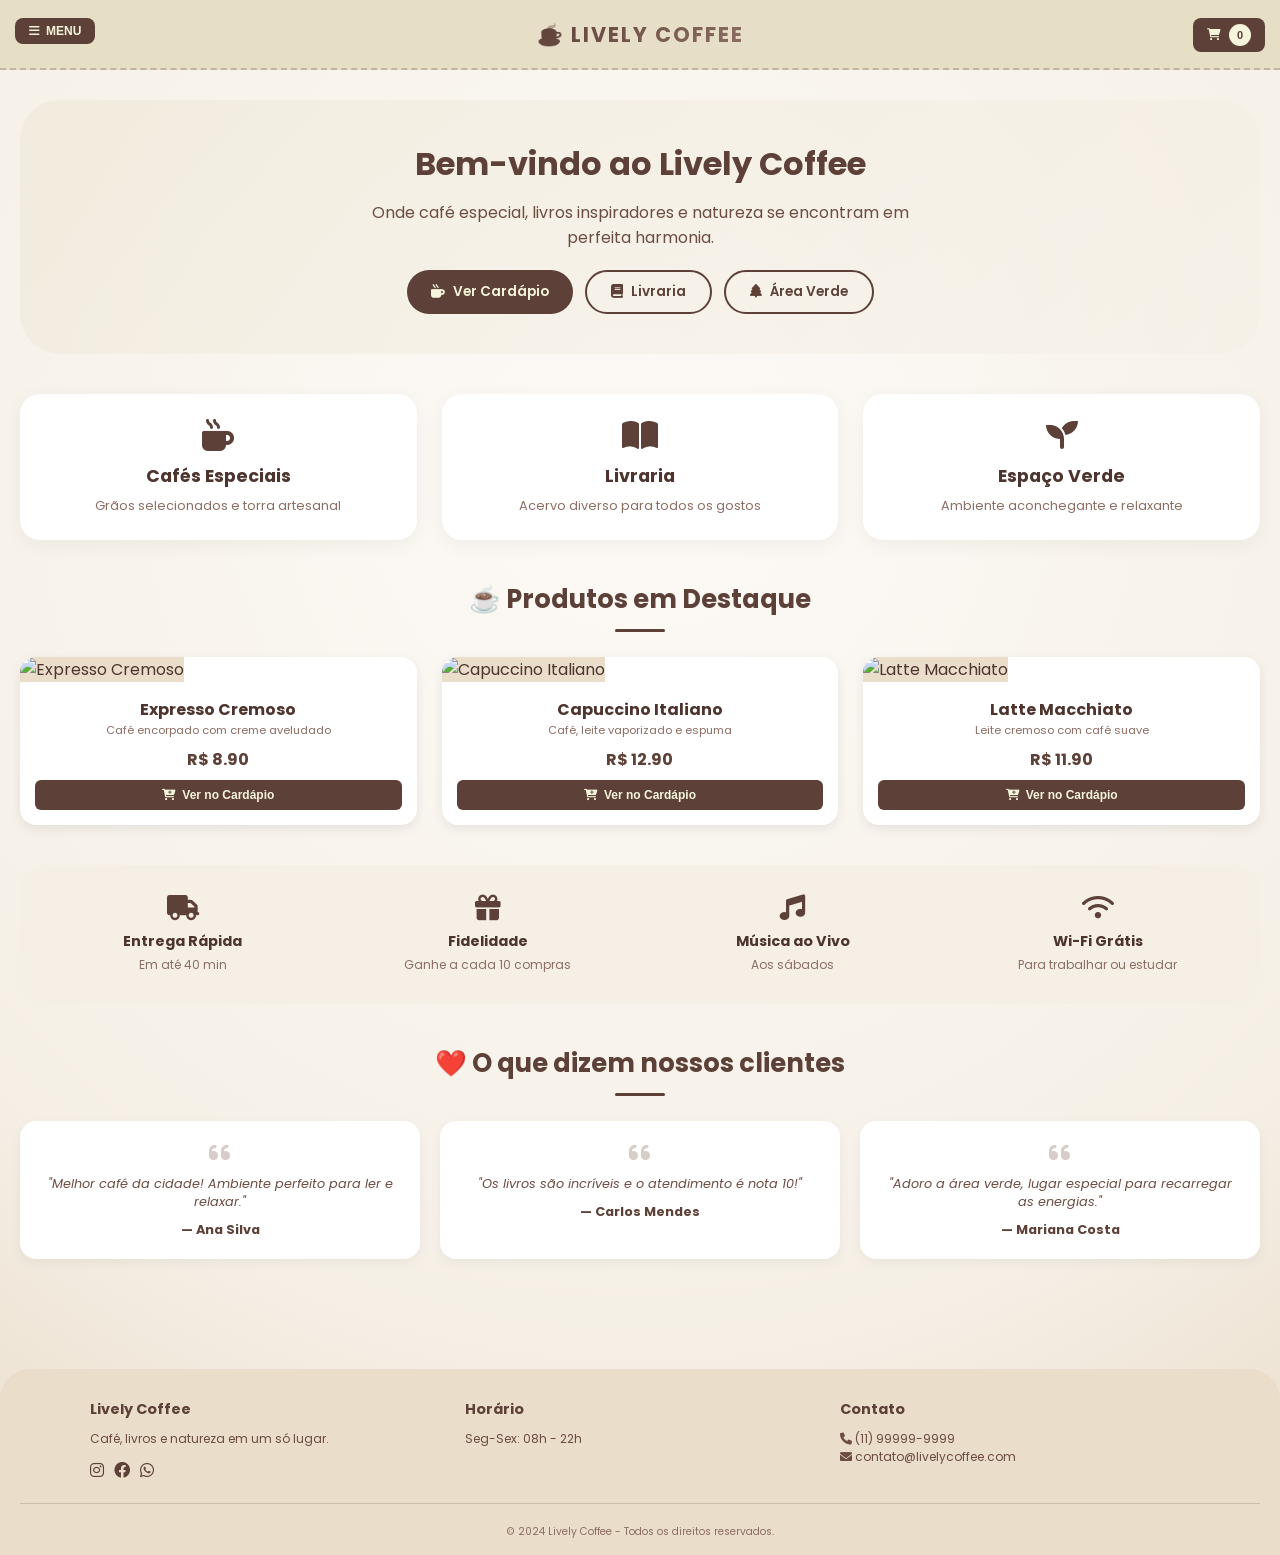
==== commit bc124e26: "Add files via upload" ====
--- a/index.html
+++ b/index.html
@@ -1,1896 +1,199 @@
-<!DOCTYPE html>
-<html lang="pt-br">
-<head>
-  <meta charset="utf-8">
-  <meta name="viewport" content="width=device-width, initial-scale=1.0">
-  <title>Lively Coffee - Painel Admin</title>
-  <link href="https://fonts.googleapis.com/css2?family=Poppins:wght@300;400;500;600;700&display=swap" rel="stylesheet">
-  <link rel="stylesheet" href="https://cdnjs.cloudflare.com/ajax/libs/font-awesome/6.0.0-beta3/css/all.min.css">
-  <link rel="stylesheet" href="../style.css">
-  <style>
-    /* Estilos Premium para o Painel Administrativo */
-    .admin-container {
-      max-width: 1200px;
-      margin: 0 auto;
-      padding: 20px;
-      animation: fadeInUp 0.5s ease;
-    }
-
-    .admin-header-card {
-      background: linear-gradient(135deg, #5d4037, #3e2723);
-      color: #fff8f0;
-      border-radius: 20px;
-      padding: 30px;
-      box-shadow: 0 10px 25px rgba(62,39,35,0.15);
-      margin-bottom: 30px;
-      display: flex;
-      justify-content: space-between;
-      align-items: center;
-      flex-wrap: wrap;
-      gap: 20px;
-    }
-
-    .admin-header-title h2 {
-      font-size: 1.8rem;
-      margin-bottom: 6px;
-      font-weight: 700;
-    }
-
-    .admin-header-title p {
-      font-size: 0.85rem;
-      opacity: 0.8;
-    }
-
-    .db-controls {
-      display: flex;
-      gap: 12px;
-    }
-
-    .btn-admin {
-      padding: 10px 20px;
-      border-radius: 12px;
-      font-weight: 600;
-      font-size: 0.8rem;
-      border: none;
-      cursor: pointer;
-      display: inline-flex;
-      align-items: center;
-      gap: 8px;
-      transition: all 0.3s ease;
-    }
-
-    .btn-primary {
-      background: #f5f5dc;
-      color: #3e2723;
-    }
-
-    .btn-primary:hover {
-      background: #fff;
-      transform: translateY(-2px);
-      box-shadow: 0 5px 15px rgba(255,255,255,0.2);
-    }
-
-    .btn-secondary {
-      background: rgba(255, 255, 255, 0.15);
-      border: 1px solid rgba(255, 255, 255, 0.25);
-      color: #fff8f0;
-    }
-
-    .btn-secondary:hover {
-      background: rgba(255, 255, 255, 0.25);
-      transform: translateY(-2px);
-    }
-
-    .btn-danger {
-      background: #d32f2f;
-      color: white;
-    }
-
-    .btn-danger:hover {
-      background: #b71c1c;
-      transform: translateY(-2px);
-    }
-
-    .btn-success {
-      background: #2e7d32;
-      color: white;
-    }
-
-    .btn-success:hover {
-      background: #1b5e20;
-      transform: translateY(-2px);
-    }
-
-    /* Abas de Navegação Interna */
-    .admin-tabs {
-      display: flex;
-      gap: 8px;
-      border-bottom: 2px dashed rgba(93, 64, 55, 0.2);
-      padding-bottom: 10px;
-      margin-bottom: 30px;
-      overflow-x: auto;
-    }
-
-    .admin-tab-btn {
-      padding: 10px 18px;
-      background: transparent;
-      border: none;
-      font-size: 0.85rem;
-      font-weight: 600;
-      color: #8d6e63;
-      cursor: pointer;
-      display: flex;
-      align-items: center;
-      gap: 8px;
-      border-radius: 10px;
-      white-space: nowrap;
-      transition: all 0.3s;
-    }
-
-    .admin-tab-btn:hover {
-      background: rgba(93, 64, 55, 0.05);
-      color: #5d4037;
-    }
-
-    .admin-tab-btn.active {
-      background: #5d4037;
-      color: #f5efe6;
-    }
-
-    /* Conteúdo das Abas */
-    .tab-content {
-      display: none;
-    }
-
-    .tab-content.active {
-      display: block;
-      animation: fadeIn 0.4s ease;
-    }
-
-    @keyframes fadeIn {
-      from { opacity: 0; transform: translateY(10px); }
-      to { opacity: 1; transform: translateY(0); }
-    }
-
-    /* Cards de Seções */
-    .admin-card {
-      background: white;
-      border-radius: 20px;
-      padding: 25px;
-      box-shadow: 0 4px 15px rgba(0,0,0,0.04);
-      margin-bottom: 25px;
-      border: 1px solid rgba(226, 215, 200, 0.5);
-    }
-
-    .admin-card-title {
-      font-size: 1.15rem;
-      color: #5d4037;
-      margin-bottom: 20px;
-      padding-bottom: 10px;
-      border-bottom: 1px solid rgba(93,64,55,0.1);
-      display: flex;
-      justify-content: space-between;
-      align-items: center;
-    }
-
-    /* Estilos de Formulários */
-    .form-group {
-      margin-bottom: 18px;
-    }
-
-    .form-group label {
-      display: block;
-      font-size: 0.8rem;
-      font-weight: 600;
-      color: #5d4037;
-      margin-bottom: 6px;
-    }
-
-    .form-control {
-      width: 100%;
-      padding: 10px 14px;
-      border: 2px solid #eaddca;
-      border-radius: 10px;
-      font-size: 0.85rem;
-      font-family: inherit;
-      outline: none;
-      transition: all 0.3s;
-      color: #4e342e;
-    }
-
-    .form-control:focus {
-      border-color: #5d4037;
-      box-shadow: 0 0 0 3px rgba(93,64,55,0.1);
-    }
-
-    .form-row {
-      display: grid;
-      grid-template-columns: repeat(auto-fit, minmax(200px, 1fr));
-      gap: 15px;
-    }
-
-    textarea.form-control {
-      resize: vertical;
-      min-height: 80px;
-    }
-
-    /* Tabelas e Listas Admin */
-    .table-container {
-      overflow-x: auto;
-    }
-
-    .admin-table {
-      width: 100%;
-      border-collapse: collapse;
-      text-align: left;
-      font-size: 0.8rem;
-    }
-
-    .admin-table th {
-      background: #f5efe6;
-      color: #5d4037;
-      font-weight: 600;
-      padding: 12px 16px;
-      border-bottom: 2px solid rgba(93,64,55,0.1);
-    }
-
-    .admin-table td {
-      padding: 12px 16px;
-      border-bottom: 1px solid rgba(226,215,200,0.4);
-      vertical-align: middle;
-    }
-
-    .admin-table tr:hover {
-      background: #faf7f2;
-    }
-
-    .img-preview-table {
-      width: 45px;
-      height: 45px;
-      object-fit: cover;
-      border-radius: 8px;
-      background: #eaddca;
-      border: 1px solid rgba(0,0,0,0.05);
-    }
-
-    .actions-cell {
-      display: flex;
-      gap: 8px;
-    }
-
-    .btn-action {
-      border: none;
-      width: 32px;
-      height: 32px;
-      border-radius: 8px;
-      cursor: pointer;
-      display: flex;
-      align-items: center;
-      justify-content: center;
-      transition: all 0.2s;
-      font-size: 0.8rem;
-    }
-
-    .btn-edit {
-      background: #e8f5e9;
-      color: #2e7d32;
-    }
-
-    .btn-edit:hover {
-      background: #c8e6c9;
-      transform: scale(1.05);
-    }
-
-    .btn-delete {
-      background: #ffebee;
-      color: #c62828;
-    }
-
-    .btn-delete:hover {
-      background: #ffcdd2;
-      transform: scale(1.05);
-    }
-
-    /* Modal de Edição/Criação */
-    .admin-modal {
-      position: fixed;
-      top: 0;
-      left: 0;
-      width: 100%;
-      height: 100%;
-      background: rgba(0, 0, 0, 0.4);
-      backdrop-filter: blur(4px);
-      z-index: 2000;
-      display: flex;
-      align-items: center;
-      justify-content: center;
-      opacity: 0;
-      pointer-events: none;
-      transition: opacity 0.3s ease;
-    }
-
-    .admin-modal.active {
-      opacity: 1;
-      pointer-events: auto;
-    }
-
-    .admin-modal-content {
-      background: white;
-      border-radius: 20px;
-      width: 100%;
-      max-width: 600px;
-      max-height: 90vh;
-      overflow-y: auto;
-      box-shadow: 0 15px 35px rgba(0,0,0,0.2);
-      transform: translateY(-20px);
-      transition: transform 0.3s ease;
-    }
-
-    .admin-modal.active .admin-modal-content {
-      transform: translateY(0);
-    }
-
-    .admin-modal-header {
-      padding: 20px 25px;
-      border-bottom: 1px solid rgba(0,0,0,0.08);
-      display: flex;
-      justify-content: space-between;
-      align-items: center;
-      background: #f5efe6;
-    }
-
-    .admin-modal-header h3 {
-      font-size: 1.1rem;
-      color: #5d4037;
-    }
-
-    .close-modal-btn {
-      font-size: 24px;
-      cursor: pointer;
-      color: #8d6e63;
-      transition: color 0.2s;
-    }
-
-    .close-modal-btn:hover {
-      color: #3e2723;
-    }
-
-    .admin-modal-body {
-      padding: 25px;
-    }
-
-    .admin-modal-footer {
-      padding: 15px 25px;
-      border-top: 1px solid rgba(0,0,0,0.08);
-      display: flex;
-      justify-content: flex-end;
-      gap: 10px;
-      background: #faf7f2;
-    }
-
-    /* Notificações Customizadas */
-    .toast-container {
-      position: fixed;
-      bottom: 25px;
-      right: 25px;
-      z-index: 3000;
-    }
-
-    .admin-toast {
-      background: #2e7d32;
-      color: white;
-      padding: 12px 24px;
-      border-radius: 12px;
-      box-shadow: 0 8px 20px rgba(0,0,0,0.15);
-      margin-top: 10px;
-      font-size: 0.8rem;
-      font-weight: 500;
-      display: flex;
-      align-items: center;
-      gap: 10px;
-      animation: slideInToast 0.3s ease forwards;
-    }
-
-    .admin-toast.warning {
-      background: #ef6c00;
-    }
-
-    @keyframes slideInToast {
-      from { transform: translateX(120%); opacity: 0; }
-      to { transform: translateX(0); opacity: 1; }
-    }
-
-    .search-bar-container {
-      display: flex;
-      justify-content: space-between;
-      align-items: center;
-      gap: 15px;
-      margin-bottom: 20px;
-    }
-
-    .search-bar-container .search-box {
-      margin: 0;
-      flex: 1;
-    }
-
-    /* Painel de Avisos */
-    .warning-banner {
-      background: #fff3e0;
-      border-left: 5px solid #ffb74d;
-      color: #e65100;
-      padding: 15px;
-      border-radius: 8px;
-      margin-bottom: 25px;
-      font-size: 0.75rem;
-      line-height: 1.5;
-    }
-
-    .warning-banner i {
-      margin-right: 6px;
-      font-size: 0.85     /* Grid do Sobre Nós */
-    .list-editor-item {
-      display: flex;
-      gap: 10px;
-      margin-bottom: 10px;
-      align-items: center;
-    }
-
-    .btn-login-admin {
-      width: 100%;
-      padding: 12px;
-      border-radius: 10px;
-      font-weight: bold;
-      justify-content: center;
-      background: #5d4037;
-      color: #f5efe6;
-      border: none;
-      cursor: pointer;
-      transition: all 0.3s;
-      display: flex;
-      align-items: center;
-      gap: 8px;
-    }
-
-    .btn-login-admin:hover {
-      background: #3e2723;
-      transform: translateY(-2px);
-      box-shadow: 0 5px 15px rgba(93, 64, 55, 0.25);
-    }
-  </style>
-</head>
-<body>
-
-<div id="admin-login-container" style="display: none; align-items: center; justify-content: center; min-height: 100vh; background: radial-gradient(circle at 50% 30%, #fdfaf6 0%, #f5efe6 70%, #eaddca 100%); font-family: 'Poppins', sans-serif;">
-  <div class="login-card" style="background: white; border-radius: 20px; padding: 40px; box-shadow: 0 10px 30px rgba(93,64,55,0.15); width: 100%; max-width: 400px; border: 1px solid rgba(226, 215, 200, 0.6); text-align: center;">
-    <div style="font-size: 3rem; color: #5d4037; margin-bottom: 15px;">☕</div>
-    <h2 style="font-size: 1.4rem; color: #5d4037; margin-bottom: 8px; font-weight: 700;">Lively Coffee</h2>
-    <p style="font-size: 0.8rem; color: #8d6e63; margin-bottom: 25px;">Painel Administrativo - Acesso Restrito</p>
-    
-    <form id="login-form" onsubmit="efetuarLogin(event)">
-      <div class="form-group" style="text-align: left; margin-bottom: 18px;">
-        <label for="login-username" style="display: block; font-size: 0.75rem; font-weight: 600; color: #5d4037; margin-bottom: 6px;">Usuário</label>
-        <input type="text" id="login-username" class="form-control" placeholder="Digite o usuário" required>
-      </div>
-      <div class="form-group" style="text-align: left; margin-bottom: 20px;">
-        <label for="login-password" style="display: block; font-size: 0.75rem; font-weight: 600; color: #5d4037; margin-bottom: 6px;">Senha</label>
-        <input type="password" id="login-password" class="form-control" placeholder="Digite a senha" required>
-      </div>
-      
-      <div id="login-error-msg" style="color: #c62828; font-size: 0.75rem; margin-bottom: 15px; display: none; font-weight: 500;">
-        <i class="fas fa-exclamation-circle"></i> Usuário ou senha incorretos!
-      </div>
-      
-      <button type="submit" class="btn-login-admin">
-        <i class="fas fa-sign-in-alt"></i> Entrar
-      </button>
-    </form>
-    
-    <div style="margin-top: 20px;">
-      <a href="../index.html" style="font-size: 0.75rem; color: #8d6e63; text-decoration: none; font-weight: 600; transition: color 0.2s;"><i class="fas fa-arrow-left"></i> Voltar ao site</a>
-    </div>
-  </div>
-</div>
-<div id="admin-dashboard-container" style="display: none;">
-
-<header>
-  <h1>⚙️ Painel Administrativo</h1>
-</header>
-
-<button id="btn-menu"><i class="fas fa-bars"></i> MENU</button>
-
-<aside class="sidebar" id="sidebar">
-  <h3><i class="fas fa-compass"></i> Explorar</h3>
-  <ul>
-    <li><a href="../index.html"><i class="fas fa-home"></i> Início</a></li>
-    <li><a href="../cardapio.html"><i class="fas fa-mug-hot"></i> Cardápio</a></li>
-    <li><a href="../livraria.html"><i class="fas fa-book"></i> Livraria</a></li>
-    <li><a href="../areaverde.html"><i class="fas fa-leaf"></i> Área Verde</a></li>
-    <li><a href="../sobrenos.html"><i class="fas fa-heart"></i> Sobre Nós</a></li>
-  </ul>
-  <div class="sidebar-divider"></div>
-  <ul class="sidebar-admin">
-    <li><a href="index.html"><i class="fas fa-user-cog"></i> Admin Dashboard</a></li>
-    <li><a href="cozinha.html"><i class="fas fa-utensils"></i> Monitor de Pedidos</a></li>
-  </ul>
-</aside>
-
-<main class="content">
-  <div class="admin-container">
-    
-    <!-- Cabeçalho Administrativo -->
-    <div class="admin-header-card">
-      <div class="admin-header-title">
-        <h2>Painel de Controle</h2>
-        <p>Gerencie o cardápio, livraria, plantas e configurações de rodapé do Lively Coffee</p>
-      </div>
-      <div class="db-controls">
-        <input type="file" id="import-file" style="display: none;" accept=".json" onchange="importarBanco(event)">
-        <button class="btn-admin btn-secondary" onclick="document.getElementById('import-file').click()">
-          <i class="fas fa-upload"></i> Importar db.json
-        </button>
-        <button class="btn-admin btn-primary" onclick="exportarBanco()">
-          <i class="fas fa-download"></i> Exportar db.json
-        </button>
-        <button class="btn-admin btn-success" onclick="salvarGeral()">
-          <i class="fas fa-save"></i> Salvar Geral
-        </button>
-        <button class="btn-admin btn-secondary" onclick="window.location.href='../index.html'" style="background: rgba(255,255,255,0.15); border: 1px solid rgba(255,255,255,0.25); color: #fff8f0;">
-          <i class="fas fa-external-link-alt"></i> Voltar ao Site
-        </button>
-        <button class="btn-admin btn-danger" onclick="logoutAdmin()">
-          <i class="fas fa-sign-out-alt"></i> Sair
-        </button>
-      </div>
-    </div>
-
-    <!-- Navegação de Abas -->
-    <nav class="admin-tabs">
-      <button class="admin-tab-btn active" data-tab="config"><i class="fas fa-cog"></i> Configurações Gerais</button>
-      <button class="admin-tab-btn" data-tab="cardapio" onclick="carregarAbaCardapio()"><i class="fas fa-mug-hot"></i> Cardápio</button>
-      <button class="admin-tab-btn" data-tab="livraria" onclick="carregarAbaLivraria()"><i class="fas fa-book"></i> Livraria</button>
-      <button class="admin-tab-btn" data-tab="areaverde" onclick="carregarAbaAreaVerde()"><i class="fas fa-leaf"></i> Área Verde</button>
-      <button class="admin-tab-btn" data-tab="sobrenos" onclick="carregarAbaSobre()"><i class="fas fa-heart"></i> Sobre Nós</button>
-    </nav>
-
-    <!-- ABA CONFIGURAÇÕES GERAIS -->
-    <section class="tab-content active" id="tab-config">
-      <div class="admin-card">
-        <div class="admin-card-title">Configurações do Rodapé e Identidade</div>
-        <form id="form-config" onsubmit="salvarConfig(event)">
-          <div class="form-row">
-            <div class="form-group">
-              <label for="config-nome">Nome da Loja</label>
-              <input type="text" id="config-nome" class="form-control" required>
-            </div>
-            <div class="form-group">
-              <label for="config-telefone">Telefone / WhatsApp</label>
-              <input type="text" id="config-telefone" class="form-control" placeholder="(11) 99999-9999" required>
-            </div>
-          </div>
-          <div class="form-row">
-            <div class="form-group">
-              <label for="config-email">E-mail de Contato</label>
-              <input type="email" id="config-email" class="form-control" required>
-            </div>
-            <div class="form-group">
-              <label for="config-horario">Horário de Funcionamento (HTML permitido)</label>
-              <input type="text" id="config-horario" class="form-control" placeholder="Seg-Sex: 08h - 22h<br>Sáb-Dom: 09h - 20h" required>
-            </div>
-          </div>
-          <button type="submit" class="btn-admin btn-success"><i class="fas fa-save"></i> Salvar Configurações</button>
-        </form>
-      </div>
-    </section>
-
-    <!-- ABA CARDÁPIO -->
-    <section class="tab-content" id="tab-cardapio">
-      <div class="admin-card">
-        <div class="admin-card-title">
-          <span>Itens do Cardápio</span>
-          <button class="btn-admin btn-success" onclick="abrirModalProduto()"><i class="fas fa-plus"></i> Novo Item</button>
-        </div>
-        
-        <div class="search-bar-container">
-          <div class="search-box">
-            <input type="text" id="search-cardapio" placeholder="🔍 Buscar no cardápio..." oninput="filtrarCardapio()">
-          </div>
-          <div>
-            <select id="filtro-cat-cardapio" class="form-control" onchange="filtrarCardapio()" style="width: auto;">
-              <option value="todos">Todas Categorias</option>
-              <option value="cafes">☕ Cafés Quentes</option>
-              <option value="gelados">🧊 Bebidas Geladas</option>
-              <option value="acompanhamentos">🍰 Acompanhamentos</option>
-              <option value="almoco">🍽️ Almoço</option>
-            </select>
-          </div>
-        </div>
-
-        <div class="table-container">
-          <table class="admin-table">
-            <thead>
-              <tr>
-                <th>Foto</th>
-                <th>Nome</th>
-                <th>Categoria</th>
-                <th>Preço</th>
-                <th>Descrição</th>
-                <th>Ações</th>
-              </tr>
-            </thead>
-            <tbody id="lista-produtos">
-              <!-- Preenchido via JS -->
-            </tbody>
-          </table>
-        </div>
-        <div style="margin-top: 20px; display: flex; justify-content: flex-end;">
-          <button class="btn-admin btn-success" onclick="salvarAba('cardapio')">
-            <i class="fas fa-save"></i> Salvar Cardápio
-          </button>
-        </div>
-      </div>
-    </section>
-
-    <!-- ABA LIVRARIA -->
-    <section class="tab-content" id="tab-livraria">
-      <div class="admin-card">
-        <div class="admin-card-title">
-          <span>Acervo de Livros</span>
-          <button class="btn-admin btn-success" onclick="abrirModalLivro()"><i class="fas fa-plus"></i> Novo Livro</button>
-        </div>
-
-        <div class="search-bar-container">
-          <div class="search-box">
-            <input type="text" id="search-livraria" placeholder="🔍 Buscar livro ou autor..." oninput="filtrarLivraria()">
-          </div>
-          <div>
-            <select id="filtro-cat-livros" class="form-control" onchange="filtrarLivraria()" style="width: auto;">
-              <option value="todos">Todos Gêneros</option>
-              <option value="ficcao">Ficção</option>
-              <option value="romance">Romance</option>
-              <option value="filosofia">Filosofia</option>
-              <option value="poesia">Poesia</option>
-              <option value="autoajuda">Autoajuda</option>
-            </select>
-          </div>
-        </div>
-
-        <div class="table-container">
-          <table class="admin-table">
-            <thead>
-              <tr>
-                <th>Capa</th>
-                <th>Título</th>
-                <th>Autor</th>
-                <th>Gênero</th>
-                <th>Preço</th>
-                <th>Ações</th>
-              </tr>
-            </thead>
-            <tbody id="lista-livros">
-              <!-- Preenchido via JS -->
-            </tbody>
-          </table>
-        </div>
-        <div style="margin-top: 20px; display: flex; justify-content: flex-end;">
-          <button class="btn-admin btn-success" onclick="salvarAba('livraria')">
-            <i class="fas fa-save"></i> Salvar Livraria
-          </button>
-        </div>
-      </div>
-    </section>
-
-    <!-- ABA ÁREA VERDE -->
-    <section class="tab-content" id="tab-areaverde">
-      <div class="admin-card">
-        <div class="admin-card-title">
-          <span>Plantas do Espaço</span>
-          <button class="btn-admin btn-success" onclick="abrirModalPlanta()"><i class="fas fa-plus"></i> Nova Planta</button>
-        </div>
-
-        <div class="search-bar-container">
-          <div class="search-box">
-            <input type="text" id="search-plantas" placeholder="🔍 Buscar planta..." oninput="filtrarPlantas()">
-          </div>
-          <div>
-            <select id="filtro-cat-plantas" class="form-control" onchange="filtrarPlantas()" style="width: auto;">
-              <option value="todos">Todos Ambientes</option>
-              <option value="internas">🌿 Internas</option>
-              <option value="externas">🌳 Externas</option>
-              <option value="suculentas">🌵 Suculentas</option>
-              <option value="aromaticas">🌿 Aromáticas</option>
-              <option value="ornamentais">🌸 Ornamentais</option>
-            </select>
-          </div>
-        </div>
-
-        <div class="table-container">
-          <table class="admin-table">
-            <thead>
-              <tr>
-                <th>Foto</th>
-                <th>Nome</th>
-                <th>Nome Científico</th>
-                <th>Categoria</th>
-                <th>Benefício</th>
-                <th>Ações</th>
-              </tr>
-            </thead>
-            <tbody id="lista-plantas">
-              <!-- Preenchido via JS -->
-            </tbody>
-          </table>
-        </div>
-        <div style="margin-top: 20px; display: flex; justify-content: flex-end;">
-          <button class="btn-admin btn-success" onclick="salvarAba('areaverde')">
-            <i class="fas fa-save"></i> Salvar Área Verde
-          </button>
-        </div>
-      </div>
-    </section>
-
-    <!-- ABA SOBRE NÓS -->
-    <section class="tab-content" id="tab-sobrenos">
-      <div class="admin-card">
-        <div class="admin-card-title">Editar Detalhes Institucionais (Sobre Nós)</div>
-        <form id="form-sobre" onsubmit="salvarSobre(event)">
-          <div class="form-row">
-            <div class="form-group">
-              <label for="sobre-titulo-historia">Título da História</label>
-              <input type="text" id="sobre-titulo-historia" class="form-control" required>
-            </div>
-            <div class="form-group">
-              <label for="sobre-titulo-missao">Título da Missão</label>
-              <input type="text" id="sobre-titulo-missao" class="form-control" required>
-            </div>
-          </div>
-          
-          <div class="form-group">
-            <label for="sobre-texto-historia">Texto da História</label>
-            <textarea id="sobre-texto-historia" class="form-control" style="min-height: 120px;" required></textarea>
-          </div>
-
-          <div class="form-group">
-            <label for="sobre-texto-missao">Texto da Missão</label>
-            <textarea id="sobre-texto-missao" class="form-control" style="min-height: 100px;" required></textarea>
-          </div>
-
-          <div class="form-row">
-            <div class="form-group">
-              <label for="sobre-cidade">Cidade / Estado</label>
-              <input type="text" id="sobre-cidade" class="form-control" required>
-            </div>
-            <div class="form-group">
-              <label for="sobre-texto-local">Texto de Localização</label>
-              <input type="text" id="sobre-texto-local" class="form-control" required>
-            </div>
-          </div>
-
-          <div class="form-row">
-            <div class="form-group">
-              <label for="sobre-titulo-planos">Título de Planos Futuros</label>
-              <input type="text" id="sobre-titulo-planos" class="form-control" required>
-            </div>
-            <div class="form-group">
-              <label for="sobre-frase-assinatura">Frase Assinatura</label>
-              <input type="text" id="sobre-frase-assinatura" class="form-control" required>
-            </div>
-          </div>
-
-          <div class="form-group">
-            <label for="sobre-texto-planos">Texto de Planos Futuros</label>
-            <textarea id="sobre-texto-planos" class="form-control" required></textarea>
-          </div>
-
-          <!-- Editores de Listas Dinâmicas (Equipe e Diferenciais) -->
-          <div class="form-row" style="margin-top: 25px;">
-            <div class="form-group">
-              <label>👥 Integrantes da Equipe</label>
-              <div id="equipe-editor-container"></div>
-              <button type="button" class="btn-admin btn-secondary" onclick="adicionarMembroEquipe()" style="margin-top: 8px; padding: 6px 12px; font-size: 0.7rem;"><i class="fas fa-plus"></i> Add Membro</button>
-            </div>
-
-            <div class="form-group">
-              <label>🌟 Valores (Ícone, Título, Descrição)</label>
-              <div id="valores-editor-container"></div>
-              <button type="button" class="btn-admin btn-secondary" onclick="adicionarValor()" style="margin-top: 8px; padding: 6px 12px; font-size: 0.7rem;"><i class="fas fa-plus"></i> Add Valor</button>
-            </div>
-          </div>
-
-          <button type="submit" class="btn-admin btn-success" style="margin-top: 30px;"><i class="fas fa-save"></i> Salvar Sobre Nós</button>
-        </form>
-      </div>
-    </section>
-
-  </div>
-</main>
-
-<!-- MODAL PRODUTOS -->
-<div class="admin-modal" id="modal-produto">
-  <div class="admin-modal-content">
-    <div class="admin-modal-header">
-      <h3 id="modal-produto-title">Adicionar Novo Produto</h3>
-      <span class="close-modal-btn" onclick="fecharModalProduto()">&times;</span>
-    </div>
-    <form id="form-produto" onsubmit="salvarProduto(event)">
-      <input type="hidden" id="prod-index">
-      <div class="admin-modal-body">
-        <div class="form-group">
-          <label for="prod-nome">Nome do Produto</label>
-          <input type="text" id="prod-nome" class="form-control" required>
-        </div>
-        <div class="form-row">
-          <div class="form-group">
-            <label for="prod-categoria">Categoria</label>
-            <select id="prod-categoria" class="form-control" required>
-              <option value="cafes">☕ Cafés Quentes</option>
-              <option value="gelados">🧊 Bebidas Geladas</option>
-              <option value="acompanhamentos">🍰 Acompanhamentos</option>
-              <option value="almoco">🍽️ Almoço</option>
-            </select>
-          </div>
-          <div class="form-group">
-            <label for="prod-preco">Preço (R$)</label>
-            <input type="number" step="0.01" min="0" id="prod-preco" class="form-control" required>
-          </div>
-        </div>
-        <div class="form-group">
-          <label for="prod-img">Caminho da Imagem (Ex: <code>images/cafepremium.jpg</code>)</label>
-          <input type="text" id="prod-img" class="form-control" required>
-        </div>
-        <div class="form-group">
-          <label for="prod-desc">Descrição curta</label>
-          <textarea id="prod-desc" class="form-control" required></textarea>
-        </div>
-      </div>
-      <div class="admin-modal-footer">
-        <button type="button" class="btn-admin btn-secondary" onclick="fecharModalProduto()">Cancelar</button>
-        <button type="submit" class="btn-admin btn-success"><i class="fas fa-check"></i> Salvar Item</button>
-      </div>
-    </form>
-  </div>
-</div>
-
-<!-- MODAL LIVROS -->
-<div class="admin-modal" id="modal-livro">
-  <div class="admin-modal-content">
-    <div class="admin-modal-header">
-      <h3 id="modal-livro-title">Adicionar Novo Livro</h3>
-      <span class="close-modal-btn" onclick="fecharModalLivro()">&times;</span>
-    </div>
-    <form id="form-livro" onsubmit="salvarLivro(event)">
-      <input type="hidden" id="livro-index">
-      <div class="admin-modal-body">
-        <div class="form-group">
-          <label for="livro-nome">Título do Livro</label>
-          <input type="text" id="livro-nome" class="form-control" required>
-        </div>
-        <div class="form-row">
-          <div class="form-group">
-            <label for="livro-autor">Autor</label>
-            <input type="text" id="livro-autor" class="form-control" required>
-          </div>
-          <div class="form-group">
-            <label for="livro-categoria">Gênero</label>
-            <select id="livro-categoria" class="form-control" required>
-              <option value="ficcao">Ficção</option>
-              <option value="romance">Romance</option>
-              <option value="filosofia">Filosofia</option>
-              <option value="poesia">Poesia</option>
-              <option value="autoajuda">Autoajuda</option>
-            </select>
-          </div>
-        </div>
-        <div class="form-row">
-          <div class="form-group">
-            <label for="livro-preco">Preço (R$)</label>
-            <input type="number" step="0.01" min="0" id="livro-preco" class="form-control" required>
-          </div>
-          <div class="form-group">
-            <label for="livro-img">Caminho da Capa (Ex: <code>images/casmurro.jpg</code>)</label>
-            <input type="text" id="livro-img" class="form-control" required>
-          </div>
-        </div>
-        <div class="form-group">
-          <label for="livro-sinopse">Sinopse</label>
-          <textarea id="livro-sinopse" class="form-control" required></textarea>
-        </div>
-      </div>
-      <div class="admin-modal-footer">
-        <button type="button" class="btn-admin btn-secondary" onclick="fecharModalLivro()">Cancelar</button>
-        <button type="submit" class="btn-admin btn-success"><i class="fas fa-check"></i> Salvar Livro</button>
-      </div>
-    </form>
-  </div>
-</div>
-
-<!-- MODAL PLANTAS -->
-<div class="admin-modal" id="modal-planta">
-  <div class="admin-modal-content">
-    <div class="admin-modal-header">
-      <h3 id="modal-planta-title">Adicionar Nova Planta</h3>
-      <span class="close-modal-btn" onclick="fecharModalPlanta()">&times;</span>
-    </div>
-    <form id="form-planta" onsubmit="salvarPlanta(event)">
-      <input type="hidden" id="planta-index">
-      <div class="admin-modal-body">
-        <div class="form-row">
-          <div class="form-group">
-            <label for="planta-nome">Nome Popular</label>
-            <input type="text" id="planta-nome" class="form-control" required>
-          </div>
-          <div class="form-group">
-            <label for="planta-cientifico">Nome Científico</label>
-            <input type="text" id="planta-cientifico" class="form-control" required>
-          </div>
-        </div>
-        <div class="form-row">
-          <div class="form-group">
-            <label for="planta-categoria">Categoria</label>
-            <select id="planta-categoria" class="form-control" required>
-              <option value="internas">🌿 Internas</option>
-              <option value="externas">🌳 Externas</option>
-              <option value="suculentas">🌵 Suculentas</option>
-              <option value="aromaticas">🌿 Aromáticas</option>
-              <option value="ornamentais">🌸 Ornamentais</option>
-            </select>
-          </div>
-          <div class="form-group">
-            <label for="planta-img">Caminho da Foto (Ex: <code>images/samambaia.jpg</code>)</label>
-            <input type="text" id="planta-img" class="form-control" required>
-          </div>
-        </div>
-        <div class="form-group">
-          <label for="planta-beneficio">Principal Benefício</label>
-          <input type="text" id="planta-beneficio" class="form-control" placeholder="Ex: Purifica o ar e aumenta a umidade" required>
-        </div>
-        <div class="form-group">
-          <label for="planta-desc">Descrição Completa</label>
-          <textarea id="planta-desc" class="form-control" required></textarea>
-        </div>
-        
-        <h4 style="margin: 15px 0 10px; color: #5d4037; font-size: 0.85rem; border-bottom: 1px dashed rgba(93,64,55,0.2); padding-bottom: 5px;">🛠️ Cuidados Básicos</h4>
-        <div class="form-row">
-          <div class="form-group">
-            <label for="planta-luz">Iluminação</label>
-            <input type="text" id="planta-luz" class="form-control" placeholder="Luz indireta, sol pleno..." required>
-          </div>
-          <div class="form-group">
-            <label for="planta-agua">Rega</label>
-            <input type="text" id="planta-agua" class="form-control" placeholder="Duas vezes por semana..." required>
-          </div>
-        </div>
-        <div class="form-row">
-          <div class="form-group">
-            <label for="planta-solo">Substrato / Solo</label>
-            <input type="text" id="planta-solo" class="form-control" placeholder="Rico em matéria orgânica..." required>
-          </div>
-          <div class="form-group">
-            <label for="planta-temp">Temperatura Ideal</label>
-            <input type="text" id="planta-temp" class="form-control" placeholder="18°C a 25°C..." required>
-          </div>
-        </div>
-        <div class="form-group">
-          <label for="planta-curiosidade">Curiosidade</label>
-          <input type="text" id="planta-curiosidade" class="form-control" placeholder="Você sabia que..." required>
-        </div>
-      </div>
-      <div class="admin-modal-footer">
-        <button type="button" class="btn-admin btn-secondary" onclick="fecharModalPlanta()">Cancelar</button>
-        <button type="submit" class="btn-admin btn-success"><i class="fas fa-check"></i> Salvar Planta</button>
-      </div>
-    </form>
-  </div>
-</div>
-
-<div class="toast-container" id="toast-container"></div>
-
-<script>
-  let dadosCompletos = {};
-
-  const dadosPadraoCompletos = {
-    config: {
-      nomeLoja: "Lively Coffee",
-      telefone: "(11) 99999-9999",
-      email: "contato@livelycoffee.com",
-      horario: "Seg-Sex: 08h - 22h<br>Sáb-Dom: 09h - 20h"
-    },
-    produtos: [
-      { id: 1, nome: "Expresso Cremoso", preco: 8.90, desc: "Café encorpado com creme aveludado", categoria: "cafes", img: "images/expressocremoso.jpg" },
-      { id: 2, nome: "Capuccino Italiano", preco: 12.90, desc: "Café, leite vaporizado e espuma cremosa", categoria: "cafes", img: "images/italiano-tradicional.jpg" },
-      { id: 3, nome: "Latte Macchiato", preco: 11.90, desc: "Leite cremoso com café suave", categoria: "cafes", img: "images/lattemacchiato.jpg" },
-      { id: 4, nome: "Mocha Chocolate", preco: 14.90, desc: "Café com chocolate e chantilly", categoria: "cafes", img: "images/chocolate-mocha.jpg" },
-      { id: 5, nome: "Frapê de Baunilha", preco: 15.90, desc: "Bebida cremosa com calda de baunilha", categoria: "gelados", img: "images/frappebaunilha.jpg" },
-      { id: 6, nome: "Suco Natural", preco: 9.90, desc: "Laranja, morango ou limão", categoria: "gelados", img: "images/suco-maracuja.jpg" },
-      { id: 7, nome: "Cheesecake", preco: 16.90, desc: "Sobremesa cremosa com calda de frutas vermelhas", categoria: "acompanhamentos", img: "images/cheesecake.jpg" },
-      { id: 8, nome: "Croissant", preco: 8.90, desc: "Massa folhada crocante com manteiga", categoria: "acompanhamentos", img: "images/croissant.jpg" },
-      { id: 9, nome: "Brownie", preco: 12.90, desc: "Brownie de chocolate com sorvete", categoria: "acompanhamentos", img: "images/brownie.jpg" },
-      { id: 10, nome: "Sanduíche Artesanal", preco: 24.90, desc: "Pão artesanal, queijo, presunto e salada", categoria: "almoco", img: "images/Sandwiches.jpg" },
-      { id: 11, nome: "Salada Caesar", preco: 28.90, desc: "Alface, frango, parmesão e molho especial", categoria: "almoco", img: "images/salada.jpg" },
-      { id: 12, nome: "Risoto de Cogumelos", preco: 32.90, desc: "Risoto cremoso com cogumelos frescos", categoria: "almoco", img: "images/Risoto-de-Cogumelos.jpg" }
-    ],
-    livros: [
-      { id: 1, nome: "O Alquimista", autor: "Paulo Coelho", preco: 49.90, categoria: "ficcao", sinopse: "Uma fábula sobre seguir seus sonhos...", img: "images/alquimista.jpg" },
-      { id: 2, nome: "Dom Casmurro", autor: "Machado de Assis", preco: 39.90, categoria: "romance", sinopse: "A obra-prima de Machado de Assis...", img: "images/casmurro.jpg" },
-      { id: 3, nome: "Sapiens", autor: "Yuval Noah Harari", preco: 69.90, categoria: "filosofia", sinopse: "Uma breve história da humanidade...", img: "images/sapiens.jpg" },
-      { id: 4, nome: "1984", autor: "George Orwell", preco: 54.90, categoria: "ficcao", sinopse: "Um clássico da distopia...", img: "images/1984.jpg" },
-      { id: 5, nome: "O Pequeno Príncipe", autor: "Antoine de Saint-Exupéry", preco: 29.90, categoria: "ficcao", sinopse: "Uma obra encantadora...", img: "images/principe.jpg" },
-      { id: 6, nome: "A Arte da Guerra", autor: "Sun Tzu", preco: 29.90, categoria: "filosofia", sinopse: "Um antigo tratado militar chinês...", img: "images/arte-guerra.jpg" },
-      { id: 7, nome: "Poemas Completos", autor: "Emily Dickinson", preco: 35.90, categoria: "poesia", sinopse: "Coletânea de poemas...", img: "images/poemas.jpg" },
-      { id: 8, nome: "O Poder do Agora", autor: "Eckhart Tolle", preco: 49.90, categoria: "autoajuda", sinopse: "Um guia espiritual...", img: "images/poder-agora.jpg" }
-    ],
-    plantas: [
-      {
-        id: 1,
-        nome: "Samambaia Americana",
-        nomeCientifico: "Nephrolepis exaltata",
-        categoria: "internas",
-        imagem: "images/samambaia.jpg",
-        beneficio: "Purifica o ar e aumenta a umidade",
-        descricao: "A samambaia é uma planta clássica para ambientes internos...",
-        cuidados: {
-          luz: "Luz indireta ou meia-sombra",
-          agua: "Regar 2 a 3 vezes por semana",
-          solo: "Rico em matéria orgânica",
-          temperatura: "18°C a 24°C"
-        },
-        curiosidade: "É uma das plantas mais eficientes na remoção de poluentes do ar."
-      },
-      {
-        id: 2,
-        nome: "Espada de São Jorge",
-        nomeCientifico: "Sansevieria trifasciata",
-        categoria: "internas",
-        imagem: "images/espada.jpg",
-        beneficio: "Purifica o ar e traz proteção energética",
-        descricao: "Planta resistente e de fácil cultivo...",
-        cuidados: {
-          luz: "Meia-sombra ou luz indireta",
-          agua: "Regar a cada 15 dias",
-          solo: "Bem drenado",
-          temperatura: "15°C a 30°C"
-        },
-        curiosidade: "É conhecida como 'planta da sorte'."
-      },
-      {
-        id: 3,
-        nome: "Jiboia",
-        nomeCientifico: "Epipremnum aureum",
-        categoria: "internas",
-        imagem: "images/jiboia.jpg",
-        beneficio: "Trepadeira ornamental",
-        descricao: "Planta trepadeira com folhas variegadas...",
-        cuidados: {
-          luz: "Luz indireta brilhante",
-          agua: "Regar quando solo seco",
-          solo: "Fértil e bem drenado",
-          temperatura: "18°C a 29°C"
-        },
-        curiosidade: "Em ambientes escuros, perde a variegatura."
-      },
-      {
-        id: 4,
-        nome: "Lavanda",
-        nomeCientifico: "Lavandula angustifolia",
-        categoria: "aromaticas",
-        imagem: "images/lavanda.jpg",
-        beneficio: "Aroma relaxante",
-        descricao: "Planta aromática conhecida por seu perfume suave...",
-        cuidados: {
-          luz: "Sol pleno",
-          agua: "Regar moderadamente",
-          solo: "Bem drenado",
-          temperatura: "15°C a 25°C"
-        },
-        curiosidade: "Óleo essencial usado em aromaterapia."
-      },
-      {
-        id: 5,
-        nome: "Echeveria (Suculenta)",
-        nomeCientifico: "Echeveria elegans",
-        categoria: "suculentas",
-        imagem: "images/echeveria.jpg",
-        beneficio: "Fácil manutenção e beleza ornamental",
-        descricao: "Uma suculenta em forma de roseta, ideal para pequenos vasos e arranjos decorativos.",
-        cuidados: {
-          luz: "Sol pleno ou luz solar direta",
-          agua: "Regar apenas quando o solo estiver completamente seco",
-          solo: "Bem drenado, arenoso",
-          temperatura: "15°C a 28°C"
-        },
-        curiosidade: "Armazena água em suas folhas carnudas para sobreviver a períodos de seca."
-      },
-      {
-        id: 6,
-        nome: "Bromélia Vermelha",
-        nomeCientifico: "Guzmania lingulata",
-        categoria: "ornamentais",
-        imagem: "images/bromelia.jpg",
-        beneficio: "Traz cor e exotismo ao ambiente",
-        descricao: "Planta tropical de folhas longas e uma inflorescência central vermelha vibrante de longa duração.",
-        cuidados: {
-          luz: "Luz indireta brilhante",
-          agua: "Regar o centro da roseta (copo) com moderação",
-          solo: "Fértil, leve e bem drenado",
-          temperatura: "18°C a 27°C"
-        },
-        curiosidade: "Na natureza, acumulam água da chuva no centro das folhas, servindo de micro-habitat para pequenos anfíbios."
-      },
-      {
-        id: 7,
-        nome: "Hortelã",
-        nomeCientifico: "Mentha spicata",
-        categoria: "aromaticas",
-        imagem: "images/hortela.jpg",
-        beneficio: "Uso culinário e aroma refrescante",
-        descricao: "Erva aromática vigorosa, amplamente utilizada em chás, sobremesas e sucos.",
-        cuidados: {
-          luz: "Sol pleno ou meia-sombra",
-          agua: "Regar frequentemente mantendo o solo úmido",
-          solo: "Rico em nutrientes e úmido",
-          temperatura: "13°C a 25°C"
-        },
-        curiosidade: "Além de culinária, possui propriedades digestivas e calmantes comprovadas."
-      },
-      {
-        id: 8,
-        nome: "Ficus Lirata",
-        nomeCientifico: "Ficus lyrata",
-        categoria: "internas",
-        imagem: "images/ficus.jpg",
-        beneficio: "Visual moderno e elegante",
-        descricao: "Árvore de interior muito popular, com grandes folhas verdes em formato de lira.",
-        cuidados: {
-          luz: "Luz indireta brilhante e abundante",
-          agua: "Regar quando a superfície do solo estiver seca",
-          solo: "Rico e com excelente drenagem",
-          temperatura: "18°C a 25°C"
-        },
-        curiosidade: "É originária das florestas tropicais da África Ocidental."
-      },
-      {
-        id: 9,
-        nome: "Cacto Mandacaru",
-        nomeCientifico: "Cereus jamacaru",
-        categoria: "suculentas",
-        imagem: "images/cacto.jpg",
-        beneficio: "Resistência extrema e presença marcante",
-        descricao: "Cacto nativo brasileiro, cresce verticalmente e simboliza a resistência do sertão.",
-        cuidados: {
-          luz: "Sol pleno direto",
-          agua: "Regas esporádicas e bem espaçadas",
-          solo: "Arenoso, altamente drenável",
-          temperatura: "20°C a 35°C"
-        },
-        curiosidade: "Sua floração ocorre durante a noite e dura apenas algumas horas antes de murchar ao amanhecer."
-      }
-    ],
-    sobre: {
-      tituloHistoria: "📖 Nossa História",
-      textoHistoria: "O Lively Coffee nasceu do sonho de um casal, Luís Otávio e Vinicius, que decidiram unir forças para construir algo próprio. Sentindo falta de um lugar acolhedor e completo na cidade onde viviam, eles imaginaram um espaço que fosse muito mais que uma cafeteria. Foi assim que, com muito planejamento e paixão, o Lively Coffee ganhou vida, trazendo consigo a proposta de unir o melhor do café, da literatura e do contato com a natureza.",
-      tituloMissao: "🎯 Nossa Missão",
-      textoMissao: "Proporcionar uma experiência única onde cada cliente se sinta acolhido, oferecendo cafés especiais, livros inspiradores e um ambiente verde que convida ao relaxamento e à contemplação.",
-      tituloValores: "✨ Nossos Valores",
-      valores: [
-        { icon: "fa-mug-hot", titulo: "Paixão", desc: "Fazemos tudo com amor e dedicação" },
-        { icon: "fa-hand-sparkles", titulo: "Qualidade", desc: "Selecionamos os melhores produtos para você" },
-        { icon: "fa-users", titulo: "Acolhimento", desc: "Um lugar onde todos se sentem em casa" },
-        { icon: "fa-leaf", titulo: "Sustentabilidade", desc: "Respeito à natureza e ao meio ambiente" },
-        { icon: "fa-book", titulo: "Cultura", desc: "Incentivo à leitura e ao conhecimento" }
-      ],
-      tituloDiferenciais: "🌟 O que nos torna especiais",
-      diferenciais: [
-        { icon: "fa-mug-hot", titulo: "Café Especial", desc: "Grãos selecionados e preparo artesanal" },
-        { icon: "fa-book-open", titulo: "Livraria", desc: "Um lugar para ler e se informar" },
-        { icon: "fa-seedling", titulo: "Área Verde", desc: "Se vislumbrar com as plantas e a natureza" },
-        { icon: "fa-music", titulo: "Ambiente Aconchegante", desc: "Música ambiente e decoração acolhedora" }
-      ],
-      tituloEquipe: "👥 Nossa Equipe",
-      equipe: [
-        { nome: "Luís Otávio", cargo: "Fundador" },
-        { nome: "Vinicius", cargo: "Fundador" },
-        { nome: "Lyvia", cargo: "Equipe" }
-      ],
-      cidade: "Teófilo Otoni, MG",
-      textoLocal: "Estamos localizados no coração de",
-      tituloPlanos: "🔮 Planos para o Futuro",
-      textoPlanos: "Nosso sonho é levar um pouco do conforto e da experiência única do Lively Coffee para outras cidades.",
-      fraseAssinatura: "Levar aconchego por onde passamos"
-    }
-  };
-
-  // Carregar dados iniciais do db.json ou localStorage
-  async function inicializarDados() {
-    let saved = localStorage.getItem('livelycoffee_completo');
-    let dadosCarregados = null;
-    
-    if (saved) {
-      try {
-        dadosCarregados = JSON.parse(saved);
-      } catch (e) {
-        dadosCarregados = null;
-      }
-    }
-
-    // Validação de Integridade: se os dados carregados do localStorage estiverem corrompidos, vazios ou sem a chave 'valores'
-    if (dadosCarregados && (!dadosCarregados.produtos || dadosCarregados.produtos.length === 0 || !dadosCarregados.sobre || !dadosCarregados.sobre.valores)) {
-      console.warn("Detectados dados corrompidos ou vazios no localStorage. Resetando...");
-      dadosCarregados = null;
-    }
-
-    // Se o localStorage estiver vazio ou tiver sido resetado
-    if (!dadosCarregados || !dadosCarregados.produtos || dadosCarregados.produtos.length === 0) {
-      try {
-        const response = await fetch('../data/db.json');
-        if (response.ok) {
-          dadosCarregados = await response.json();
-          // Validação rápida do arquivo importado também
-          if (dadosCarregados && (!dadosCarregados.produtos || dadosCarregados.produtos.length === 0 || !dadosCarregados.sobre || !dadosCarregados.sobre.valores)) {
-            dadosCarregados = null;
-          }
-        }
-      } catch (err) {
-        console.error("Não foi possível carregar db.json da pasta data. Usando backup.", err);
-      }
-    }
-
-    // Se mesmo após ler o arquivo db.json ainda não tiver dados válidos, carrega o backup Javascript completo
-    if (!dadosCarregados || !dadosCarregados.produtos || dadosCarregados.produtos.length === 0) {
-      dadosCarregados = JSON.parse(JSON.stringify(dadosPadraoCompletos)); // Deep copy
-    }
-
-    dadosCompletos = dadosCarregados;
-    persistirDados(); // Escreve o banco populado e corrigido no localStorage para sincronizar com as outras páginas
-    preencherConfig();
-  }
-
-  // Toasts de Notificação
-  function showToast(mensagem, tipo = 'success') {
-    const container = document.getElementById('toast-container');
-    const toast = document.createElement('div');
-    toast.className = `admin-toast ${tipo === 'warning' ? 'warning' : ''}`;
-    toast.innerHTML = `<i class="fas ${tipo === 'success' ? 'fa-check-circle' : 'fa-exclamation-triangle'}"></i> <span>${mensagem}</span>`;
-    container.appendChild(toast);
-
-    setTimeout(() => {
-      toast.style.animation = 'fadeOut 0.5s ease forwards';
-      setTimeout(() => toast.remove(), 500);
-    }, 3500);
-  }
-
-  // Alternar Abas
-  document.querySelectorAll('.admin-tab-btn').forEach(btn => {
-    btn.addEventListener('click', () => {
-      document.querySelectorAll('.admin-tab-btn').forEach(b => b.classList.remove('active'));
-      document.querySelectorAll('.tab-content').forEach(c => c.classList.remove('active'));
-      
-      btn.classList.add('active');
-      const tabId = `tab-${btn.dataset.tab}`;
-      document.getElementById(tabId).classList.add('active');
-    });
-  });
-
-  // ========== ABA: CONFIGURAÇÕES ==========
-  function preencherConfig() {
-    const config = dadosCompletos.config || {};
-    document.getElementById('config-nome').value = config.nomeLoja || '';
-    document.getElementById('config-telefone').value = config.telefone || '';
-    document.getElementById('config-email').value = config.email || '';
-    document.getElementById('config-horario').value = config.horario || '';
-  }
-
-  function salvarConfig(e) {
-    e.preventDefault();
-    dadosCompletos.config = {
-      nomeLoja: document.getElementById('config-nome').value,
-      telefone: document.getElementById('config-telefone').value,
-      email: document.getElementById('config-email').value,
-      horario: document.getElementById('config-horario').value
-    };
-    
-    persistirDados();
-    showToast("Configurações salvas com sucesso!");
-  }
-
-  // ========== ABA: CARDÁPIO (PRODUTOS) ==========
-  function carregarAbaCardapio() {
-    renderProdutosList(dadosCompletos.produtos || []);
-  }
-
-  function renderProdutosList(produtos) {
-    const tbody = document.getElementById('lista-produtos');
-    if (produtos.length === 0) {
-      tbody.innerHTML = '<tr><td colspan="6" style="text-align: center; padding: 30px;">Nenhum produto cadastrado.</td></tr>';
-      return;
-    }
-
-    tbody.innerHTML = produtos.map((p, index) => `
-      <tr>
-        <td>
-          <img src="../${p.img}" class="img-preview-table" onerror="this.onerror=null; this.src='data:image/svg+xml;utf8,<svg xmlns=\'http://www.w3.org/2000/svg\' width=\'50\' height=\'50\' viewBox=\'0 0 100 100\'><rect width=\'100%\' height=\'100%\' fill=\'%23eaddca\'/><text x=\'50%\' y=\'55%\' dominant-baseline=\'middle\' text-anchor=\'middle\' font-size=\'40\'>☕</text></svg>'">
-        </td>
-        <td style="font-weight: 600; color: #5d4037;">${p.nome}</td>
-        <td><span class="badge" style="background: #f5efe6; color: #5d4037;">${p.categoria}</span></td>
-        <td style="font-weight: bold;">R$ ${parseFloat(p.preco).toFixed(2)}</td>
-        <td style="max-width: 250px; white-space: nowrap; overflow: hidden; text-overflow: ellipsis;">${p.desc || ''}</td>
-        <td>
-          <div class="actions-cell">
-            <button class="btn-action btn-edit" onclick="editarProduto(${p.id})" title="Editar"><i class="fas fa-edit"></i></button>
-            <button class="btn-action btn-delete" onclick="deletarProduto(${p.id})" title="Excluir"><i class="fas fa-trash"></i></button>
-          </div>
-        </td>
-      </tr>
-    `).join('');
-  }
-
-  function filtrarCardapio() {
-    const busca = document.getElementById('search-cardapio').value.toLowerCase();
-    const cat = document.getElementById('filtro-cat-cardapio').value;
-    
-    let list = dadosCompletos.produtos || [];
-    if (cat !== 'todos') {
-      list = list.filter(p => p.categoria === cat);
-    }
-    if (busca) {
-      list = list.filter(p => p.nome.toLowerCase().includes(busca) || p.desc.toLowerCase().includes(busca));
-    }
-    renderProdutosList(list);
-  }
-
-  // Modais de Produto
-  function abrirModalProduto() {
-    document.getElementById('form-produto').reset();
-    document.getElementById('modal-produto-title').textContent = "Adicionar Novo Produto";
-    document.getElementById('prod-index').value = "";
-    document.getElementById('modal-produto').classList.add('active');
-  }
-
-  function fecharModalProduto() {
-    document.getElementById('modal-produto').classList.remove('active');
-  }
-
-  function editarProduto(id) {
-    const prod = dadosCompletos.produtos.find(p => p.id === id);
-    if (!prod) return;
-    
-    document.getElementById('modal-produto-title').textContent = "Editar Produto";
-    document.getElementById('prod-index').value = prod.id;
-    document.getElementById('prod-nome').value = prod.nome;
-    document.getElementById('prod-categoria').value = prod.categoria;
-    document.getElementById('prod-preco').value = prod.preco;
-    document.getElementById('prod-img').value = prod.img;
-    document.getElementById('prod-desc').value = prod.desc || '';
-    
-    document.getElementById('modal-produto').classList.add('active');
-  }
-
-  function salvarProduto(e) {
-    e.preventDefault();
-    const idVal = document.getElementById('prod-index').value;
-    
-    const prodData = {
-      nome: document.getElementById('prod-nome').value,
-      categoria: document.getElementById('prod-categoria').value,
-      preco: parseFloat(document.getElementById('prod-preco').value),
-      img: document.getElementById('prod-img').value,
-      desc: document.getElementById('prod-desc').value
-    };
-
-    if (idVal === "") {
-      // Novo Item
-      prodData.id = dadosCompletos.produtos.length > 0 ? Math.max(...dadosCompletos.produtos.map(p => p.id)) + 1 : 1;
-      dadosCompletos.produtos.push(prodData);
-      showToast("Produto adicionado ao cardápio!");
-    } else {
-      // Editar
-      const index = dadosCompletos.produtos.findIndex(p => p.id === parseInt(idVal));
-      if (index !== -1) {
-        prodData.id = parseInt(idVal);
-        dadosCompletos.produtos[index] = prodData;
-        showToast("Produto atualizado com sucesso!");
-      }
-    }
-
-    persistirDados();
-    fecharModalProduto();
-    carregarAbaCardapio();
-  }
-
-  function deletarProduto(id) {
-    if (confirm("Tem certeza que deseja remover este item do cardápio?")) {
-      dadosCompletos.produtos = dadosCompletos.produtos.filter(p => p.id !== id);
-      persistirDados();
-      showToast("Item excluído com sucesso!", "warning");
-      carregarAbaCardapio();
-    }
-  }
-
-  // ========== ABA: LIVRARIA (LIVROS) ==========
-  function carregarAbaLivraria() {
-    renderLivrosList(dadosCompletos.livros || []);
-  }
-
-  function renderLivrosList(livros) {
-    const tbody = document.getElementById('lista-livros');
-    if (livros.length === 0) {
-      tbody.innerHTML = '<tr><td colspan="6" style="text-align: center; padding: 30px;">Nenhum livro cadastrado.</td></tr>';
-      return;
-    }
-
-    tbody.innerHTML = livros.map(l => `
-      <tr>
-        <td>
-          <img src="../${l.img}" class="img-preview-table" onerror="this.onerror=null; this.src='data:image/svg+xml;utf8,<svg xmlns=\'http://www.w3.org/2000/svg\' width=\'50\' height=\'50\' viewBox=\'0 0 100 100\'><rect width=\'100%\' height=\'100%\' fill=\'%23eaddca\'/><text x=\'50%\' y=\'55%\' dominant-baseline=\'middle\' text-anchor=\'middle\' font-size=\'40\'>📖</text></svg>'">
-        </td>
-        <td style="font-weight: 600; color: #5d4037;">${l.nome}</td>
-        <td>${l.autor}</td>
-        <td><span class="badge" style="background: #f5efe6; color: #5d4037;">${l.categoria}</span></td>
-        <td style="font-weight: bold;">R$ ${parseFloat(l.preco).toFixed(2)}</td>
-        <td>
-          <div class="actions-cell">
-            <button class="btn-action btn-edit" onclick="editarLivro(${l.id})" title="Editar"><i class="fas fa-edit"></i></button>
-            <button class="btn-action btn-delete" onclick="deletarLivro(${l.id})" title="Excluir"><i class="fas fa-trash"></i></button>
-          </div>
-        </td>
-      </tr>
-    `).join('');
-  }
-
-  function filtrarLivraria() {
-    const busca = document.getElementById('search-livraria').value.toLowerCase();
-    const cat = document.getElementById('filtro-cat-livros').value;
-    
-    let list = dadosCompletos.livros || [];
-    if (cat !== 'todos') {
-      list = list.filter(l => l.categoria === cat);
-    }
-    if (busca) {
-      list = list.filter(l => l.nome.toLowerCase().includes(busca) || l.autor.toLowerCase().includes(busca) || l.sinopse.toLowerCase().includes(busca));
-    }
-    renderLivrosList(list);
-  }
-
-  // Modais de Livro
-  function abrirModalLivro() {
-    document.getElementById('form-livro').reset();
-    document.getElementById('modal-livro-title').textContent = "Adicionar Novo Livro";
-    document.getElementById('livro-index').value = "";
-    document.getElementById('modal-livro').classList.add('active');
-  }
-
-  function fecharModalLivro() {
-    document.getElementById('modal-livro').classList.remove('active');
-  }
-
-  function editarLivro(id) {
-    const livro = dadosCompletos.livros.find(l => l.id === id);
-    if (!livro) return;
-    
-    document.getElementById('modal-livro-title').textContent = "Editar Livro";
-    document.getElementById('livro-index').value = livro.id;
-    document.getElementById('livro-nome').value = livro.nome;
-    document.getElementById('livro-autor').value = livro.autor;
-    document.getElementById('livro-categoria').value = livro.categoria;
-    document.getElementById('livro-preco').value = livro.preco;
-    document.getElementById('livro-img').value = livro.img;
-    document.getElementById('livro-sinopse').value = livro.sinopse || '';
-    
-    document.getElementById('modal-livro').classList.add('active');
-  }
-
-  function salvarLivro(e) {
-    e.preventDefault();
-    const idVal = document.getElementById('livro-index').value;
-    
-    const livroData = {
-      nome: document.getElementById('livro-nome').value,
-      autor: document.getElementById('livro-autor').value,
-      categoria: document.getElementById('livro-categoria').value,
-      preco: parseFloat(document.getElementById('livro-preco').value),
-      img: document.getElementById('livro-img').value,
-      sinopse: document.getElementById('livro-sinopse').value
-    };
-
-    if (idVal === "") {
-      livroData.id = dadosCompletos.livros.length > 0 ? Math.max(...dadosCompletos.livros.map(l => l.id)) + 1 : 1;
-      dadosCompletos.livros.push(livroData);
-      showToast("Livro adicionado com sucesso!");
-    } else {
-      const index = dadosCompletos.livros.findIndex(l => l.id === parseInt(idVal));
-      if (index !== -1) {
-        livroData.id = parseInt(idVal);
-        dadosCompletos.livros[index] = livroData;
-        showToast("Livro atualizado com sucesso!");
-      }
-    }
-
-    persistirDados();
-    fecharModalLivro();
-    carregarAbaLivraria();
-  }
-
-  function deletarLivro(id) {
-    if (confirm("Tem certeza que deseja remover este livro da livraria?")) {
-      dadosCompletos.livros = dadosCompletos.livros.filter(l => l.id !== id);
-      persistirDados();
-      showToast("Livro excluído com sucesso!", "warning");
-      carregarAbaLivraria();
-    }
-  }
-
-  // ========== ABA: ÁREA VERDE (PLANTAS) ==========
-  function carregarAbaAreaVerde() {
-    renderPlantasList(dadosCompletos.plantas || []);
-  }
-
-  function renderPlantasList(plantas) {
-    const tbody = document.getElementById('lista-plantas');
-    if (plantas.length === 0) {
-      tbody.innerHTML = '<tr><td colspan="6" style="text-align: center; padding: 30px;">Nenhuma planta cadastrada.</td></tr>';
-      return;
-    }
-
-    const labelsCategorias = { internas: "Interna", externas: "Externa", suculentas: "Suculenta", aromaticas: "Aromática", ornamentais: "Ornamental" };
-
-    tbody.innerHTML = plantas.map(p => `
-      <tr>
-        <td>
-          <img src="../${p.imagem}" class="img-preview-table" onerror="this.onerror=null; this.src='data:image/svg+xml;utf8,<svg xmlns=\'http://www.w3.org/2000/svg\' width=\'50\' height=\'50\' viewBox=\'0 0 100 100\'><rect width=\'100%\' height=\'100%\' fill=\'%23e8f5e9\'/><text x=\'50%\' y=\'55%\' dominant-baseline=\'middle\' text-anchor=\'middle\' font-size=\'40\'>🌿</text></svg>'">
-        </td>
-        <td style="font-weight: 600; color: #2e7d32;">${p.nome}</td>
-        <td style="font-style: italic; color: #558b2f;">${p.nomeCientifico || ''}</td>
-        <td><span class="badge" style="background: #e8f5e9; color: #2e7d32;">${labelsCategorias[p.categoria] || p.categoria}</span></td>
-        <td>${p.beneficio || ''}</td>
-        <td>
-          <div class="actions-cell">
-            <button class="btn-action btn-edit" onclick="editarPlanta(${p.id})" title="Editar"><i class="fas fa-edit"></i></button>
-            <button class="btn-action btn-delete" onclick="deletarPlanta(${p.id})" title="Excluir"><i class="fas fa-trash"></i></button>
-          </div>
-        </td>
-      </tr>
-    `).join('');
-  }
-
-  function filtrarPlantas() {
-    const busca = document.getElementById('search-plantas').value.toLowerCase();
-    const cat = document.getElementById('filtro-cat-plantas').value;
-    
-    let list = dadosCompletos.plantas || [];
-    if (cat !== 'todos') {
-      list = list.filter(p => p.categoria === cat);
-    }
-    if (busca) {
-      list = list.filter(p => p.nome.toLowerCase().includes(busca) || p.nomeCientifico.toLowerCase().includes(busca) || p.descricao.toLowerCase().includes(busca));
-    }
-    renderPlantasList(list);
-  }
-
-  // Modais de Planta
-  function abrirModalPlanta() {
-    document.getElementById('form-planta').reset();
-    document.getElementById('modal-planta-title').textContent = "Adicionar Nova Planta";
-    document.getElementById('planta-index').value = "";
-    document.getElementById('modal-planta').classList.add('active');
-  }
-
-  function fecharModalPlanta() {
-    document.getElementById('modal-planta').classList.remove('active');
-  }
-
-  function editarPlanta(id) {
-    const p = dadosCompletos.plantas.find(p => p.id === id);
-    if (!p) return;
-    
-    document.getElementById('modal-planta-title').textContent = "Editar Planta";
-    document.getElementById('planta-index').value = p.id;
-    document.getElementById('planta-nome').value = p.nome;
-    document.getElementById('planta-cientifico').value = p.nomeCientifico || '';
-    document.getElementById('planta-categoria').value = p.categoria;
-    document.getElementById('planta-img').value = p.imagem || '';
-    document.getElementById('planta-beneficio').value = p.beneficio || '';
-    document.getElementById('planta-desc').value = p.descricao || '';
-    
-    // Cuidados
-    document.getElementById('planta-luz').value = p.cuidados?.luz || '';
-    document.getElementById('planta-agua').value = p.cuidados?.agua || '';
-    document.getElementById('planta-solo').value = p.cuidados?.solo || '';
-    document.getElementById('planta-temp').value = p.cuidados?.temperatura || '';
-    
-    document.getElementById('planta-curiosidade').value = p.curiosidade || '';
-    
-    document.getElementById('modal-planta').classList.add('active');
-  }
-
-  function salvarPlanta(e) {
-    e.preventDefault();
-    const idVal = document.getElementById('planta-index').value;
-    
-    const plantaData = {
-      nome: document.getElementById('planta-nome').value,
-      nomeCientifico: document.getElementById('planta-cientifico').value,
-      categoria: document.getElementById('planta-categoria').value,
-      imagem: document.getElementById('planta-img').value,
-      beneficio: document.getElementById('planta-beneficio').value,
-      descricao: document.getElementById('planta-desc').value,
-      cuidados: {
-        luz: document.getElementById('planta-luz').value,
-        agua: document.getElementById('planta-agua').value,
-        solo: document.getElementById('planta-solo').value,
-        temperatura: document.getElementById('planta-temp').value
-      },
-      curiosidade: document.getElementById('planta-curiosidade').value
-    };
-
-    if (idVal === "") {
-      plantaData.id = dadosCompletos.plantas.length > 0 ? Math.max(...dadosCompletos.plantas.map(p => p.id)) + 1 : 1;
-      dadosCompletos.plantas.push(plantaData);
-      showToast("Planta cadastrada com sucesso!");
-    } else {
-      const index = dadosCompletos.plantas.findIndex(p => p.id === parseInt(idVal));
-      if (index !== -1) {
-        plantaData.id = parseInt(idVal);
-        dadosCompletos.plantas[index] = plantaData;
-        showToast("Planta atualizada com sucesso!");
-      }
-    }
-
-    persistirDados();
-    fecharModalPlanta();
-    carregarAbaAreaVerde();
-  }
-
-  function deletarPlanta(id) {
-    if (confirm("Tem certeza que deseja remover esta planta?")) {
-      dadosCompletos.plantas = dadosCompletos.plantas.filter(p => p.id !== id);
-      persistirDados();
-      showToast("Planta excluída com sucesso!", "warning");
-      carregarAbaAreaVerde();
-    }
-  }
-
-  // ========== ABA: SOBRE NÓS ==========
-  function carregarAbaSobre() {
-    const sobre = dadosCompletos.sobre || {};
-    document.getElementById('sobre-titulo-historia').value = sobre.tituloHistoria || '📖 Nossa História';
-    document.getElementById('sobre-texto-historia').value = sobre.textoHistoria || '';
-    document.getElementById('sobre-titulo-missao').value = sobre.tituloMissao || '🎯 Nossa Missão';
-    document.getElementById('sobre-texto-missao').value = sobre.textoMissao || '';
-    document.getElementById('sobre-cidade').value = sobre.cidade || 'Teófilo Otoni, MG';
-    document.getElementById('sobre-texto-local').value = sobre.textoLocal || 'Estamos localizados no coração de';
-    document.getElementById('sobre-titulo-planos').value = sobre.tituloPlanos || '🔮 Planos para o Futuro';
-    document.getElementById('sobre-texto-planos').value = sobre.textoPlanos || '';
-    document.getElementById('sobre-frase-assinatura').value = sobre.fraseAssinatura || 'Levar aconchego por onde passamos';
-
-    renderEquipeEditor(sobre.equipe || []);
-    renderValoresEditor(sobre.valores || []);
-  }
-
-  // Editor da Equipe
-  function renderEquipeEditor(equipe) {
-    const container = document.getElementById('equipe-editor-container');
-    container.innerHTML = equipe.map((m, index) => `
-      <div class="list-editor-item" data-index="${index}">
-        <input type="text" class="form-control equipe-nome" placeholder="Nome" value="${m.nome}" required style="flex: 2;">
-        <input type="text" class="form-control equipe-cargo" placeholder="Cargo" value="${m.cargo}" required style="flex: 2;">
-        <button type="button" class="btn-action btn-delete" onclick="removerMembroEquipe(${index})"><i class="fas fa-times"></i></button>
-      </div>
-    `).join('');
-  }
-
-  function adicionarMembroEquipe() {
-    const container = document.getElementById('equipe-editor-container');
-    const div = document.createElement('div');
-    div.className = "list-editor-item";
-    const index = container.children.length;
-    div.innerHTML = `
-      <input type="text" class="form-control equipe-nome" placeholder="Nome" required style="flex: 2;">
-      <input type="text" class="form-control equipe-cargo" placeholder="Cargo" required style="flex: 2;">
-      <button type="button" class="btn-action btn-delete" onclick="this.parentElement.remove()"><i class="fas fa-times"></i></button>
-    `;
-    container.appendChild(div);
-  }
-
-  function removerMembroEquipe(index) {
-    const items = Array.from(document.querySelectorAll('#equipe-editor-container .list-editor-item'));
-    items[index]?.remove();
-  }
-
-  // Editor de Valores
-  function renderValoresEditor(valores) {
-    const container = document.getElementById('valores-editor-container');
-    container.innerHTML = valores.map((v, index) => `
-      <div class="list-editor-item" data-index="${index}" style="flex-direction: column; align-items: stretch; border: 1px solid #eaddca; padding: 10px; border-radius: 8px; margin-bottom: 12px; background: #faf7f2;">
-        <div style="display: flex; gap: 8px; margin-bottom: 6px;">
-          <input type="text" class="form-control valor-icon" placeholder="Ícone FontAwesome (ex: fa-mug-hot)" value="${v.icon}" required style="flex: 1;">
-          <input type="text" class="form-control valor-titulo" placeholder="Título" value="${v.titulo}" required style="flex: 2;">
-          <button type="button" class="btn-action btn-delete" onclick="this.parentElement.parentElement.remove()"><i class="fas fa-trash"></i></button>
-        </div>
-        <input type="text" class="form-control valor-desc" placeholder="Descrição curta do valor" value="${v.desc}" required>
-      </div>
-    `).join('');
-  }
-
-  function adicionarValor() {
-    const container = document.getElementById('valores-editor-container');
-    const div = document.createElement('div');
-    div.className = "list-editor-item";
-    div.style.cssText = "flex-direction: column; align-items: stretch; border: 1px solid #eaddca; padding: 10px; border-radius: 8px; margin-bottom: 12px; background: #faf7f2;";
-    div.innerHTML = `
-      <div style="display: flex; gap: 8px; margin-bottom: 6px;">
-        <input type="text" class="form-control valor-icon" placeholder="Ícone (ex: fa-leaf)" required style="flex: 1;">
-        <input type="text" class="form-control valor-titulo" placeholder="Título" required style="flex: 2;">
-        <button type="button" class="btn-action btn-delete" onclick="this.parentElement.parentElement.remove()"><i class="fas fa-trash"></i></button>
-      </div>
-      <input type="text" class="form-control valor-desc" placeholder="Descrição curta do valor" required>
-    `;
-    container.appendChild(div);
-  }
-
-  function salvarSobre(e) {
-    e.preventDefault();
-    
-    // Capturar equipe
-    const equipeNodes = document.querySelectorAll('#equipe-editor-container .list-editor-item');
-    const equipeList = Array.from(equipeNodes).map(node => ({
-      nome: node.querySelector('.equipe-nome').value.trim(),
-      cargo: node.querySelector('.equipe-cargo').value.trim()
-    })).filter(m => m.nome !== '');
-
-    // Capturar valores
-    const valoresNodes = document.querySelectorAll('#valores-editor-container .list-editor-item');
-    const valoresList = Array.from(valoresNodes).map(node => ({
-      icon: node.querySelector('.valor-icon').value.trim(),
-      titulo: node.querySelector('.valor-titulo').value.trim(),
-      desc: node.querySelector('.valor-desc').value.trim()
-    })).filter(v => v.titulo !== '');
-
-    dadosCompletos.sobre = {
-      tituloHistoria: document.getElementById('sobre-titulo-historia').value,
-      textoHistoria: document.getElementById('sobre-texto-historia').value,
-      tituloMissao: document.getElementById('sobre-titulo-missao').value,
-      textoMissao: document.getElementById('sobre-texto-missao').value,
-      cidade: document.getElementById('sobre-cidade').value,
-      textoLocal: document.getElementById('sobre-texto-local').value,
-      tituloPlanos: document.getElementById('sobre-titulo-planos').value,
-      textoPlanos: document.getElementById('sobre-texto-planos').value,
-      fraseAssinatura: document.getElementById('sobre-frase-assinatura').value,
-      equipe: equipeList,
-      valores: valoresList,
-      tituloDiferenciais: dadosCompletos.sobre?.tituloDiferenciais || "🌟 O que nos torna especiais",
-      diferenciais: dadosCompletos.sobre?.diferenciais || [
-        { icon: "fa-mug-hot", titulo: "Café Especial", desc: "Grãos selecionados e preparo artesanal" },
-        { icon: "fa-book-open", titulo: "Livraria", desc: "Um lugar para ler e se informar" },
-        { icon: "fa-seedling", titulo: "Área Verde", desc: "Se vislumbrar com as plantas e a natureza" },
-        { icon: "fa-music", titulo: "Ambiente Aconchegante", desc: "Música ambiente e decoração acolhedora" }
-      ]
-    };
-
-    persistirDados();
-    showToast("Dados institucionais atualizados com sucesso!");
-    carregarAbaSobre();
-  }
-
-  // ========== PERSISTÊNCIA E EXPORTAÇÃO ==========
-  function persistirDados() {
-    localStorage.setItem('livelycoffee_completo', JSON.stringify(dadosCompletos));
-  }
-
-  function salvarGeral() {
-    persistirDados();
-    showToast("Alterações gerais salvas com sucesso!");
-  }
-
-  function salvarAba(aba) {
-    persistirDados();
-    const abaNomes = {
-      cardapio: "Cardápio",
-      livraria: "Livraria",
-      areaverde: "Área Verde"
-    };
-    showToast(`Alterações do ${abaNomes[aba] || aba} salvas com sucesso!`);
-  }
-
-  function exportarBanco() {
-    const dataStr = "data:text/json;charset=utf-8," + encodeURIComponent(JSON.stringify(dadosCompletos, null, 2));
-    const dlAnchorElem = document.createElement('a');
-    dlAnchorElem.setAttribute("href", dataStr);
-    dlAnchorElem.setAttribute("download", "db.json");
-    dlAnchorElem.click();
-    showToast("Arquivo db.json gerado!");
-  }
-
-  function importarBanco(event) {
-    const input = event.target;
-    const reader = new FileReader();
-    reader.onload = function() {
-      try {
-        const parsed = JSON.parse(reader.result);
-        if (parsed.config && parsed.produtos && parsed.livros && parsed.plantas) {
-          dadosCompletos = parsed;
-          persistirDados();
-          preencherConfig();
-          
-          // Recarregar aba ativa
-          const activeTabBtn = document.querySelector('.admin-tab-btn.active');
-          if (activeTabBtn) {
-            const tabName = activeTabBtn.dataset.tab;
-            if (tabName === 'cardapio') carregarAbaCardapio();
-            else if (tabName === 'livraria') carregarAbaLivraria();
-            else if (tabName === 'areaverde') carregarAbaAreaVerde();
-            else if (tabName === 'sobrenos') carregarAbaSobre();
-          }
-          
-          showToast("Banco de dados importado com sucesso!");
-        } else {
-          showToast("Erro: O arquivo JSON não segue a estrutura válida.", "warning");
-        }
-      } catch (e) {
-        showToast("Erro ao processar o arquivo JSON.", "warning");
-      }
-    };
-    if (input.files && input.files[0]) {
-      reader.readAsText(input.files[0]);
-    }
-  }
-
-  // Menu lateral
-  const btnMenu = document.getElementById('btn-menu');
-  const sidebar = document.getElementById('sidebar');
-
-  btnMenu?.addEventListener('click', (e) => { 
-    e.stopPropagation(); 
-    sidebar?.classList.toggle('active'); 
-  });
-  
-  document.addEventListener('click', (e) => { 
-    if (sidebar && !sidebar.contains(e.target) && !btnMenu?.contains(e.target)) {
-      sidebar.classList.remove('active');
-    }
-  });
-  
-  document.addEventListener('keydown', (e) => {
-    if (e.key === 'Escape') {
-      sidebar?.classList.remove('active');
-      document.querySelectorAll('.admin-modal').forEach(m => m.classList.remove('active'));
-    }
-  });
-
-  // Autenticação e Login
-  function verificarAutenticacao() {
-    const isLogged = sessionStorage.getItem('livelycoffee_admin_logged');
-    if (isLogged === 'true') {
-      document.getElementById('admin-login-container').style.display = 'none';
-      document.getElementById('admin-dashboard-container').style.display = 'block';
-      document.body.style.paddingTop = '80px';
-      inicializarDados();
-    } else {
-      document.getElementById('admin-login-container').style.display = 'flex';
-      document.getElementById('admin-dashboard-container').style.display = 'none';
-      document.body.style.paddingTop = '0';
-    }
-  }
-
-  function efetuarLogin(e) {
-    e.preventDefault();
-    const user = document.getElementById('login-username').value.trim();
-    const pass = document.getElementById('login-password').value;
-    
-    if (user === 'admin' && pass === 'admin') {
-      sessionStorage.setItem('livelycoffee_admin_logged', 'true');
-      document.getElementById('login-error-msg').style.display = 'none';
-      verificarAutenticacao();
-    } else {
-      document.getElementById('login-error-msg').style.display = 'block';
-    }
-  }
-
-  function logoutAdmin() {
-    sessionStorage.removeItem('livelycoffee_admin_logged');
-    verificarAutenticacao();
-  }
-
-  // Inicializar
-  verificarAutenticacao();
-</script>
-</div> <!-- /admin-dashboard-container -->
-</body>
-</html>
+<!DOCTYPE html>
+<html lang="pt-br">
+<head>
+  <meta charset="utf-8">
+  <meta name="viewport" content="width=device-width, initial-scale=1.0">
+  <title>Lively Coffee - Café, Livros & Natureza</title>
+  <link href="https://fonts.googleapis.com/css2?family=Poppins:wght@300;400;500;600;700&display=swap" rel="stylesheet">
+  <link rel="stylesheet" href="https://cdnjs.cloudflare.com/ajax/libs/font-awesome/6.0.0-beta3/css/all.min.css">
+  <link rel="stylesheet" href="style.css">
+</head>
+<body>
+
+<header>
+  <h1>☕ Lively Coffee</h1>
+</header>
+
+<button id="btn-menu"><i class="fas fa-bars"></i> MENU</button>
+<button id="cart-tab"><i class="fas fa-shopping-cart"></i> <span id="cart-count">0</span></button>
+
+<aside class="sidebar" id="sidebar">
+  <h3><i class="fas fa-compass"></i> Explorar</h3>
+  <ul>
+    <li><a href="index.html"><i class="fas fa-home"></i> Início</a></li>
+    <li><a href="cardapio.html"><i class="fas fa-mug-hot"></i> Cardápio</a></li>
+    <li><a href="livraria.html"><i class="fas fa-book"></i> Livraria</a></li>
+    <li><a href="areaverde.html"><i class="fas fa-leaf"></i> Área Verde</a></li>
+    <li><a href="sobrenos.html"><i class="fas fa-heart"></i> Sobre Nós</a></li>
+  </ul>
+  <div class="sidebar-divider"></div>
+  <ul class="sidebar-admin">
+    <li><a href="admin/admin.html"><i class="fas fa-user-cog"></i> Admin</a></li>
+    <li><a href="admin/cozinha.html"><i class="fas fa-utensils"></i> Cozinha</a></li>
+  </ul>
+</aside>
+
+<main class="content">
+  <div class="hero">
+    <h2>Bem-vindo ao Lively Coffee</h2>
+    <p>Onde café especial, livros inspiradores e natureza se encontram em perfeita harmonia.</p>
+    <div class="hero-buttons">
+      <a href="cardapio.html" class="btn-home"><i class="fas fa-mug-hot"></i> Ver Cardápio</a>
+      <a href="livraria.html" class="btn-home btn-outline"><i class="fas fa-book"></i> Livraria</a>
+      <a href="areaverde.html" class="btn-home btn-outline"><i class="fas fa-tree"></i> Área Verde</a>
+    </div>
+  </div>
+
+  <div class="highlights">
+    <div class="highlight-card" onclick="location.href='cardapio.html'">
+      <i class="fas fa-mug-hot"></i>
+      <h3>Cafés Especiais</h3>
+      <p>Grãos selecionados e torra artesanal</p>
+    </div>
+    <div class="highlight-card" onclick="location.href='livraria.html'">
+      <i class="fas fa-book-open"></i>
+      <h3>Livraria</h3>
+      <p>Acervo diverso para todos os gostos</p>
+    </div>
+    <div class="highlight-card" onclick="location.href='areaverde.html'">
+      <i class="fas fa-seedling"></i>
+      <h3>Espaço Verde</h3>
+      <p>Ambiente aconchegante e relaxante</p>
+    </div>
+  </div>
+
+  <h2 class="section-title">☕ Produtos em Destaque</h2>
+  <div class="products-grid" id="products-container"></div>
+
+  <div class="features">
+    <div class="feature"><i class="fas fa-truck"></i><h4>Entrega Rápida</h4><p>Em até 40 min</p></div>
+    <div class="feature"><i class="fas fa-gift"></i><h4>Fidelidade</h4><p>Ganhe a cada 10 compras</p></div>
+    <div class="feature"><i class="fas fa-music"></i><h4>Música ao Vivo</h4><p>Aos sábados</p></div>
+    <div class="feature"><i class="fas fa-wifi"></i><h4>Wi-Fi Grátis</h4><p>Para trabalhar ou estudar</p></div>
+  </div>
+
+  <h2 class="section-title">❤️ O que dizem nossos clientes</h2>
+  <div class="testimonials">
+    <div class="testimonial"><i class="fas fa-quote-left"></i><p>"Melhor café da cidade! Ambiente perfeito para ler e relaxar."</p><h5>— Ana Silva</h5></div>
+    <div class="testimonial"><i class="fas fa-quote-left"></i><p>"Os livros são incríveis e o atendimento é nota 10!"</p><h5>— Carlos Mendes</h5></div>
+    <div class="testimonial"><i class="fas fa-quote-left"></i><p>"Adoro a área verde, lugar especial para recarregar as energias."</p><h5>— Mariana Costa</h5></div>
+  </div>
+</main>
+
+<footer>
+  <div class="footer-content">
+    <div class="footer-section"><h4 id="footer-nome">Lively Coffee</h4><p>Café, livros e natureza em um só lugar.</p><div class="social-links"><a href="https://www.instagram.com" target="_blank"><i class="fab fa-instagram"></i></a><a href="https://www.facebook.com" target="_blank"><i class="fab fa-facebook"></i></a><a href="https://web.whatsapp.com" target="_blank"><i class="fab fa-whatsapp"></i></a></div></div>
+    <div class="footer-section"><h4>Horário</h4><p id="footer-horario">Seg-Sex: 08h - 22h</p></div>
+    <div class="footer-section"><h4>Contato</h4><p><i class="fas fa-phone"></i> <span id="footer-telefone">(11) 99999-9999</span></p><p><a id="footer-email-link" href="mailto:contato@livelycoffee.com" style="color: inherit; text-decoration: none;"><i class="fas fa-envelope"></i> <span id="footer-email">contato@livelycoffee.com</span></a></p></div>
+  </div>
+  <div class="copyright"><p>&copy; 2024 Lively Coffee - Todos os direitos reservados.</p></div>
+</footer>
+
+<script>
+  // Produtos em destaque (apenas 3)
+  let produtosDestaque = [
+    { id: 1, nome: "Expresso Cremoso", preco: 8.90, desc: "Café encorpado com creme aveludado", img: "images/expressocremoso.jpg" },
+    { id: 2, nome: "Capuccino Italiano", preco: 12.90, desc: "Café, leite vaporizado e espuma", img: "images/italiano-tradicional.jpg" },
+    { id: 3, nome: "Latte Macchiato", preco: 11.90, desc: "Leite cremoso com café suave", img: "images/lattemacchiato.jpg" }
+  ];
+
+  // Carregar produtos em destaque do localStorage ou API unificada
+  // Carregar produtos em destaque do localStorage ou API unificada
+  async function carregarDestaques() {
+    try {
+      const response = await fetch('data/db.json');
+      if (response.ok) {
+        const completo = await response.json();
+        if (completo && completo.produtos && completo.produtos.length > 0) {
+          produtosDestaque = completo.produtos.slice(0, 3);
+          localStorage.setItem('livelycoffee_completo', JSON.stringify(completo));
+          atualizarFooter(completo.config);
+          return;
+        }
+      }
+    } catch (e) {
+      console.warn("Falha ao buscar db.json - usando localStorage.");
+    }
+
+    const salvo = localStorage.getItem('livelycoffee_completo');
+    if (salvo) {
+      try {
+        const completo = JSON.parse(salvo);
+        const produtos = completo.produtos || [];
+        if (produtos.length > 0) {
+          // Usa os 3 primeiros produtos do cardápio como destaques
+          produtosDestaque = produtos.slice(0, 3);
+        }
+        atualizarFooter(completo.config);
+      } catch (err) {
+        console.error("Erro ao carregar destaques do localStorage:", err);
+      }
+    }
+  }
+
+  function atualizarFooter(config) {
+    if (!config) return;
+    const nomeNode = document.getElementById('footer-nome');
+    const phoneNode = document.getElementById('footer-telefone');
+    const emailNode = document.getElementById('footer-email');
+    const emailLinkNode = document.getElementById('footer-email-link');
+    const horarioNode = document.getElementById('footer-horario');
+
+    if (nomeNode) nomeNode.textContent = config.nomeLoja || "Lively Coffee";
+    if (phoneNode) phoneNode.textContent = config.telefone || "(11) 99999-9999";
+    if (emailNode) emailNode.textContent = config.email || "contato@livelycoffee.com";
+    if (emailLinkNode) emailLinkNode.href = `mailto:${config.email || "contato@livelycoffee.com"}`;
+    if (horarioNode) horarioNode.innerHTML = config.horario || "Seg-Sex: 08h - 22h";
+  }
+
+  // Carregar produtos em destaque
+  async function renderProdutos() {
+    await carregarDestaques();
+    const container = document.getElementById('products-container');
+    if (!container) return;
+    container.innerHTML = produtosDestaque.map(p => `
+      <div class="product-card">
+        <img src="${p.img}" alt="${p.nome}" onerror="this.onerror=null; this.src='data:image/svg+xml;utf8,<svg xmlns=\'http://www.w3.org/2000/svg\' width=\'300\' height=\'300\' viewBox=\'0 0 100 100\'><rect width=\'100%\' height=\'100%\' fill=\'%23f5efe6\'/><text x=\'50%\' y=\'55%\' dominant-baseline=\'middle\' text-anchor=\'middle\' font-size=\'40\'>☕</text></svg>'">
+        <div class="product-info">
+          <h4>${p.nome}</h4>
+          <div class="product-desc">${p.desc || ''}</div>
+          <div class="product-price">R$ ${p.preco.toFixed(2)}</div>
+          <button class="btn-add" onclick="window.location.href='cardapio.html'">
+            <i class="fas fa-cart-plus"></i> Ver no Cardápio
+          </button>
+        </div>
+      </div>
+    `).join('');
+  }
+
+  // Menu lateral
+  const btnMenu = document.getElementById('btn-menu');
+  const sidebar = document.getElementById('sidebar');
+  const cartTab = document.getElementById('cart-tab');
+  
+  btnMenu?.addEventListener('click', (e) => { 
+    e.stopPropagation(); 
+    sidebar?.classList.toggle('active'); 
+  });
+  
+  cartTab?.addEventListener('click', (e) => {
+    e.stopPropagation();
+    window.location.href = 'cardapio.html';
+  });
+  
+  document.addEventListener('click', (e) => { 
+    if (sidebar && !sidebar.contains(e.target) && !btnMenu?.contains(e.target)) {
+      sidebar.classList.remove('active');
+    }
+  });
+  
+  document.addEventListener('keydown', (e) => {
+    if (e.key === 'Escape') {
+      sidebar?.classList.remove('active');
+    }
+  });
+
+  renderProdutos();
+</script>
+</body>
+</html>
